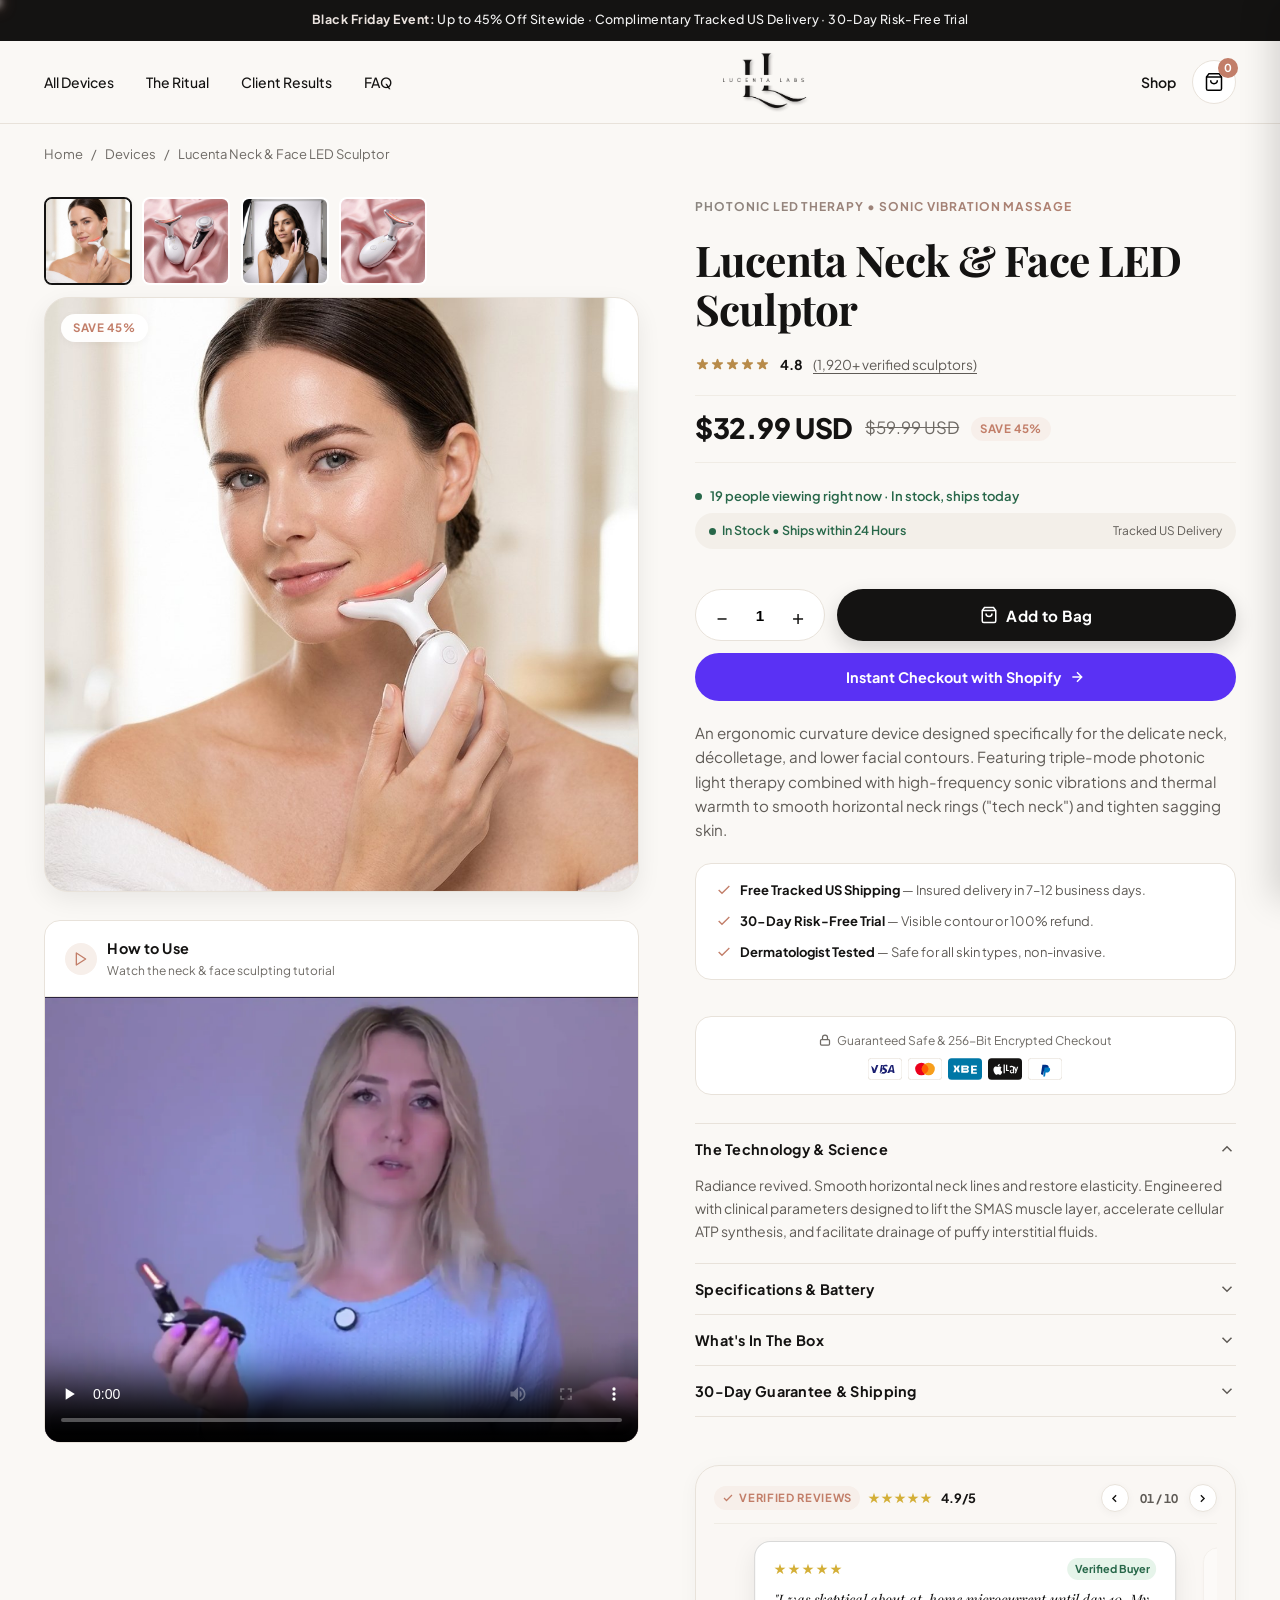
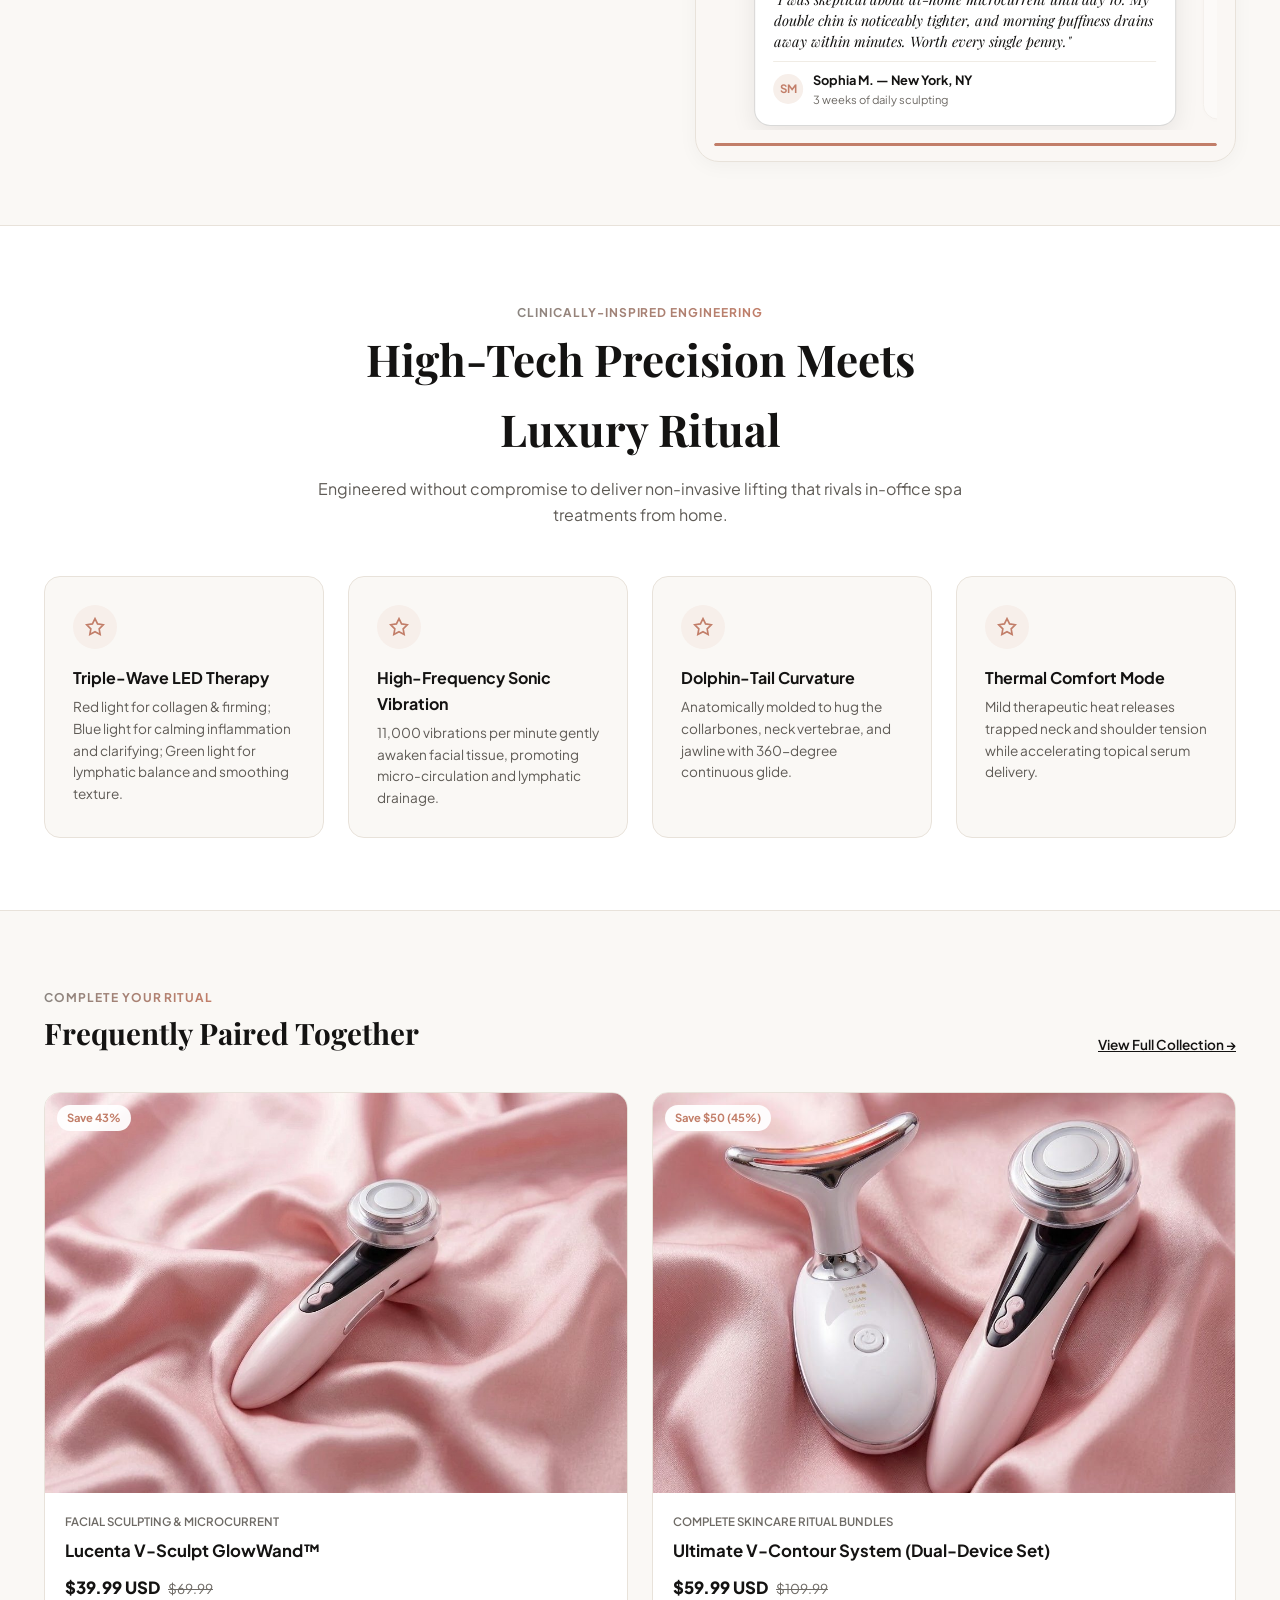
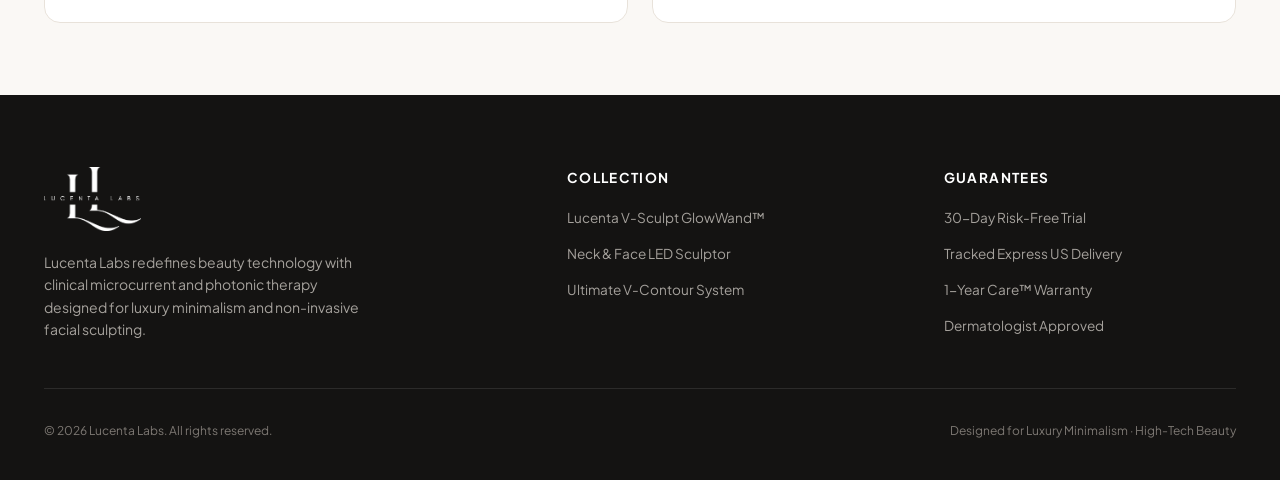
==== lucenta-neck-face-led-sculptor.html @ 1511cd91 "feat(desktop): move gallery thumbnails below main image on desktop, expand main image to full column" ====
<!DOCTYPE html>
<html lang="en">
<head>
  <meta charset="UTF-8">
  <meta name="viewport" content="width=device-width, initial-scale=1.0, maximum-scale=5.0, viewport-fit=cover">
  <title>Lucenta Neck & Face LED Sculptor | Lucenta Labs</title>
  <meta name="description" content="Radiance revived. Smooth horizontal neck lines and restore elasticity. Clinically-proven beauty technology. Free US delivery.">
  <meta name="theme-color" content="#141312">

    <!-- Canonical & Robots -->
  <link rel="canonical" href="https://www.lucentalabs.shop/lucenta-neck-face-led-sculptor.html">
  <meta name="robots" content="index, follow, max-image-preview:large, max-snippet:-1, max-video-preview:-1">

  <!-- Favicon & Brand Icons -->
  <link rel="icon" type="image/png" sizes="48x48" href="/favicon-48x48.png">
  <link rel="icon" type="image/png" sizes="96x96" href="/favicon-96x96.png">
  <link rel="icon" type="image/png" sizes="32x32" href="/favicon-32x32.png">
  <link rel="icon" type="image/png" sizes="16x16" href="/favicon-16x16.png">
  <link rel="shortcut icon" href="/favicon.ico">
  <link rel="apple-touch-icon" sizes="180x180" href="/apple-touch-icon.png">
  <link rel="manifest" href="/site.webmanifest">

  <!-- Open Graph -->
  <meta property="og:type" content="product">
  <meta property="og:url" content="https://www.lucentalabs.shop/lucenta-neck-face-led-sculptor.html">
  <meta property="og:site_name" content="Lucenta Labs">
  <meta property="og:title" content="Lucenta Neck & Face LED Sculptor | Lucenta Labs">
  <meta property="og:description" content="Ergonomic curvature device designed specifically for the delicate neck, décolletage, and lower facial contours with photonic LED therapy.">
  <meta property="og:image" content="https://www.lucentalabs.shop/imgaes/Woman_applying_beauty_device_to_20261025141945.webp">

  <!-- Twitter Card -->
  <meta name="twitter:card" content="summary_large_image">
  <meta name="twitter:title" content="Lucenta Neck & Face LED Sculptor | Lucenta Labs">
  <meta name="twitter:description" content="Ergonomic curvature device designed specifically for the delicate neck, décolletage, and lower facial contours with photonic LED therapy.">
  <meta name="twitter:image" content="https://www.lucentalabs.shop/imgaes/Woman_applying_beauty_device_to_20261025141945.webp">

  <!-- Product & Brand Structured Data (Rich Snippets: Price, Availability, Reviews) -->
  <script type="application/ld+json">
  {
    "@context": "https://schema.org",
    "@type": "Product",
    "name": "Lucenta Neck & Face LED Sculptor",
    "image": "https://www.lucentalabs.shop/imgaes/Woman_applying_beauty_device_to_20261025141945.webp",
    "description": "Ergonomic curvature device designed specifically for the delicate neck, décolletage, and lower facial contours with photonic LED therapy.",
    "brand": {
      "@type": "Brand",
      "name": "Lucenta Labs",
      "logo": "https://www.lucentalabs.shop/android-chrome-512x512.png"
    },
    "offers": {
      "@type": "Offer",
      "url": "https://www.lucentalabs.shop/lucenta-neck-face-led-sculptor.html",
      "priceCurrency": "USD",
      "price": "32.99",
      "availability": "https://schema.org/InStock",
      "seller": {
        "@type": "Organization",
        "name": "Lucenta Labs"
      }
    },
    "aggregateRating": {
      "@type": "AggregateRating",
      "ratingValue": "4.8",
      "reviewCount": "1920"
    }
  }
  </script>

  <!-- Performance Hints & Preload -->
  <link rel="dns-prefetch" href="https://fonts.googleapis.com">
  <link rel="dns-prefetch" href="https://fonts.gstatic.com">
  <link rel="dns-prefetch" href="https://cdn.shopify.com">
  <link rel="dns-prefetch" href="https://connect.facebook.net">
  <link rel="preconnect" href="https://connect.facebook.net" crossorigin>
  <link rel="preconnect" href="https://fonts.googleapis.com">
  <link rel="preconnect" href="https://fonts.gstatic.com" crossorigin>
  <link rel="preload" as="style" href="https://fonts.googleapis.com/css2?family=Italiana&family=Playfair+Display:wght@400;600;700&family=Plus+Jakarta+Sans:wght@400;500;600;700&display=swap">
  <link rel="stylesheet" href="https://fonts.googleapis.com/css2?family=Italiana&family=Playfair+Display:wght@400;600;700&family=Plus+Jakarta+Sans:wght@400;500;600;700&display=swap" media="print" onload="this.media='all'">
  <noscript>
    <link rel="stylesheet" href="https://fonts.googleapis.com/css2?family=Italiana&family=Playfair+Display:wght@400;600;700&family=Plus+Jakarta+Sans:wght@400;500;600;700&display=swap">
  </noscript>

  <style>
    /* ==========================================================================
       LUCENTA LABS — PRODUCT DETAIL PAGE (PDP) DESIGN SYSTEM
       ========================================================================== */
    :root {
      --color-bg: #FAF8F5;
      --color-surface: #FFFFFF;
      --color-surface-subtle: #F6F3EE;
      --color-text-main: #141312;
      --color-text-muted: #5F5B56;
      --color-text-subtle: #6E6A65;
      --color-border: #E8E2DA;
      --color-border-light: #F0ECE5;
      --color-accent-rose: #C27E69;
      --color-accent-rose-soft: #F7EFEA;
      --color-accent-dark: #141312;
      --color-accent-gold: #B88B4A;
      --font-serif: 'Playfair Display', Georgia, serif;
      --font-display: 'Italiana', 'Playfair Display', serif;
      --font-sans: 'Plus Jakarta Sans', -apple-system, BlinkMacSystemFont, "Segoe UI", Roboto, sans-serif;
      --shadow-sm: 0 2px 8px rgba(20, 19, 18, 0.04);
      --shadow-md: 0 8px 24px rgba(20, 19, 18, 0.07);
      --shadow-lg: 0 16px 40px rgba(20, 19, 18, 0.1);
      --radius-sm: 8px;
      --radius-md: 16px;
      --radius-lg: 24px;
      --radius-pill: 9999px;
      --transition: 0.25s cubic-bezier(0.16, 1, 0.3, 1);
    }

    *, *::before, *::after { box-sizing: border-box; margin: 0; padding: 0; }

    html { scroll-behavior: smooth; font-size: 16px; -webkit-font-smoothing: antialiased; }
    body { font-family: var(--font-sans); background: var(--color-bg); color: var(--color-text-main); line-height: 1.6; }
    img, video { display: block; max-width: 100%; height: auto; }
    picture { display: contents; }
    .pdp-box, .pdp-how-to-use, .pdp-reviews-preview, .pdp-related {
      content-visibility: auto;
      contain-intrinsic-size: 1px 400px;
    }
    a { color: inherit; text-decoration: none; }
    button { font-family: inherit; border: none; background: none; cursor: pointer; }

    .container { max-width: 1240px; margin: 0 auto; padding: 0 1.5rem; }

    /* Top Announcement Bar */
    .announcement-bar {
      background: var(--color-accent-dark);
      color: #FFFFFF;
      padding: 0.65rem 1rem;
      font-size: 0.78rem;
      font-weight: 500;
      letter-spacing: 0.03em;
      text-align: center;
    }
    .announcement-bar span { opacity: 0.95; }

    /* Header */
    .header {
      position: sticky;
      top: 0;
      z-index: 50;
      background: rgba(250, 248, 245, 0.95);
      backdrop-filter: blur(16px);
      -webkit-backdrop-filter: blur(16px);
      border-bottom: 1px solid var(--color-border);
    }
    .header__inner {
      display: flex;
      align-items: center;
      justify-content: space-between;
      height: 82px;
    }
    .header__nav {
      display: flex;
      align-items: center;
      gap: 2rem;
    }
    @media (max-width: 860px) {
      .header__nav { display: none; }
      .header__inner { height: 72px; }
    }
    .header__link {
      font-size: 0.875rem;
      font-weight: 500;
      color: var(--color-text-main);
      transition: color var(--transition);
    }
    .header__link:hover { color: var(--color-accent-rose); }

    .header__brand {
      display: flex;
      align-items: center;
      justify-content: center;
    }
    .header__logo {
      height: 62px;
      width: auto;
      object-fit: contain;
      display: block;
    }
    @media (max-width: 600px) {
      .header__logo { height: 50px; }
    }

    .header__cart-btn {
      position: relative;
      display: flex;
      align-items: center;
      justify-content: center;
      width: 44px;
      height: 44px;
      border-radius: 50%;
      background: var(--color-surface);
      border: 1px solid var(--color-border);
      transition: transform var(--transition);
    }
    .header__cart-btn:hover { transform: scale(1.05); }
    .header__cart-count {
      position: absolute;
      top: -3px;
      right: -3px;
      width: 20px;
      height: 20px;
      border-radius: 50%;
      background: var(--color-accent-rose);
      color: #FFFFFF;
      font-size: 0.6875rem;
      font-weight: 700;
      display: flex;
      align-items: center;
      justify-content: center;
    }

    /* Breadcrumbs */
    /* Mobile-First Header & Gallery Space-Saving Layout */
    .pdp-mobile-header {
      display: flex;
      flex-direction: column;
      gap: 0.35rem;
      margin-bottom: 1.15rem;
    }
    .pdp-mobile-header .pdp-title {
      font-size: clamp(1.65rem, 5.5vw, 2.15rem);
      line-height: 1.15;
      margin: 0;
    }
    .pdp-mobile-header .pdp-eyebrow {
      margin-bottom: 0.1rem;
    }
    .pdp-desktop-header {
      display: none;
    }
    @media (min-width: 992px) {
      .pdp-mobile-header {
        display: none;
      }
      .pdp-desktop-header {
        display: flex;
        flex-direction: column;
        gap: 1.25rem;
      }
    }

    .breadcrumbs {
      padding: 0.75rem 0 0.25rem;
      font-size: 0.8125rem;
      color: var(--color-text-subtle);
      display: flex;
      align-items: center;
      gap: 8px;
    }
    @media (min-width: 768px) {
      .breadcrumbs {
        padding: 1.25rem 0 0.5rem;
      }
    }

    .pdp-hero {
      padding: 0.75rem 0 3.5rem;
    }
    @media (min-width: 768px) {
      .pdp-hero {
        padding: 1.5rem 0 4rem;
      }
    }

    .pdp-grid {
      display: grid;
      grid-template-columns: 1fr;
      gap: 1.25rem;
      align-items: start;
    }
    @media (min-width: 992px) {
      .pdp-grid {
        grid-template-columns: 1.1fr 1fr;
        gap: 3.5rem;
      }
    }

    /* Left: Media Gallery - Compact Side-by-Side Thumbnails on Mobile, Below on Desktop */
    .pdp-gallery-wrap {
      display: flex;
      flex-direction: row;
      align-items: flex-start;
      gap: 0.65rem;
      width: 100%;
    }
    @media (min-width: 768px) {
      .pdp-gallery-wrap {
        gap: 1rem;
      }
    }
    /* Desktop: flip to column — main image on top, thumbs in a horizontal strip below */
    @media (min-width: 992px) {
      .pdp-gallery-wrap {
        flex-direction: column;
        gap: 0.75rem;
      }
    }

    .pdp-thumbs {
      display: flex;
      flex-direction: column;
      gap: 0.45rem;
      width: 56px;
      flex-shrink: 0;
      overflow-y: auto;
      max-height: 100%;
      scrollbar-width: none;
      -ms-overflow-style: none;
      padding-bottom: 0;
    }
    .pdp-thumbs::-webkit-scrollbar {
      display: none;
    }
    @media (min-width: 768px) {
      .pdp-thumbs {
        width: 84px;
        gap: 0.65rem;
      }
    }
    /* Desktop: thumbs become a horizontal row below the main image */
    @media (min-width: 992px) {
      .pdp-thumbs {
        flex-direction: row;
        width: 100%;
        max-height: none;
        overflow-x: auto;
        overflow-y: visible;
        gap: 0.65rem;
      }
    }
    .pdp-thumb {
      width: 56px;
      height: 56px;
      border-radius: var(--radius-sm);
      overflow: hidden;
      border: 2px solid transparent;
      background: var(--color-surface);
      cursor: pointer;
      transition: all var(--transition);
      flex-shrink: 0;
    }
    @media (min-width: 768px) {
      .pdp-thumb {
        width: 84px;
        height: 84px;
      }
    }
    /* Desktop: thumbs slightly larger in the horizontal strip */
    @media (min-width: 992px) {
      .pdp-thumb {
        width: 88px;
        height: 88px;
      }
    }
    .pdp-thumb.is-active {
      border-color: var(--color-accent-dark);
      box-shadow: var(--shadow-sm);
    }
    .pdp-thumb img {
      width: 100%;
      height: 100%;
      object-fit: cover;
    }

    .pdp-main-media {
      position: relative;
      flex: 1;
      min-width: 0;
      width: 100%;
      aspect-ratio: 1 / 1;
      background: #ECE5DF;
      border-radius: var(--radius-lg);
      overflow: hidden;
      border: 1px solid var(--color-border);
      box-shadow: var(--shadow-md);
    }
    .pdp-main-media img, .pdp-main-media video {
      width: 100%;
      height: 100%;
      object-fit: cover;
      transition: opacity 0.3s ease;
    }
    .pdp-media-badge {
      position: absolute;
      top: 16px;
      left: 16px;
      background: rgba(255, 255, 255, 0.94);
      backdrop-filter: blur(8px);
      padding: 5px 12px;
      border-radius: var(--radius-pill);
      font-size: 0.72rem;
      font-weight: 700;
      letter-spacing: 0.05em;
      text-transform: uppercase;
      color: var(--color-accent-rose);
      box-shadow: var(--shadow-sm);
    }

    /* Right: Sticky Purchase Column */
    .pdp-purchase-col {
      display: flex;
      flex-direction: column;
      gap: 1.25rem;
      width: 100%;
      min-width: 0;
    }
    @media (min-width: 992px) {
      .pdp-purchase-col {
        position: sticky;
        top: 104px;
      }
    }

    .pdp-eyebrow {
      font-size: 0.75rem;
      font-weight: 700;
      letter-spacing: 0.08em;
      text-transform: uppercase;
      color: var(--color-accent-rose);
    }

    .pdp-title {
      font-family: var(--font-serif);
      font-size: clamp(2rem, 3.5vw, 2.65rem);
      line-height: 1.15;
      color: var(--color-text-main);
      letter-spacing: -0.02em;
    }

    .pdp-reviews-row {
      display: flex;
      align-items: center;
      gap: 10px;
      font-size: 0.85rem;
    }
    .pdp-stars {
      display: flex;
      color: var(--color-accent-gold);
    }
    .pdp-rating-num { font-weight: 700; }
    .pdp-reviews-link {
      color: var(--color-text-muted);
      text-decoration: underline;
      text-underline-offset: 3px;
    }

    /* Price Box - Sleek, Compact & Responsive */
    .pdp-price-box {
      display: flex;
      align-items: center;
      gap: 8px;
      flex-wrap: wrap;
      padding: 0.4rem 0;
      border-top: 1px solid var(--color-border-light);
      border-bottom: 1px solid var(--color-border-light);
    }
    .pdp-price-current {
      font-size: 1.25rem;
      font-weight: 800;
      letter-spacing: -0.01em;
      white-space: nowrap;
    }
    .pdp-price-compare {
      font-size: 0.875rem;
      text-decoration: line-through;
      color: var(--color-text-subtle);
      white-space: nowrap;
    }
    .pdp-savings-pill {
      background: var(--color-accent-rose-soft);
      color: var(--color-accent-rose);
      font-size: 0.68rem;
      font-weight: 700;
      padding: 2px 8px;
      border-radius: var(--radius-pill);
      text-transform: uppercase;
      letter-spacing: 0.04em;
      white-space: nowrap;
    }
    @media (min-width: 768px) {
      .pdp-price-box {
        gap: 12px;
        padding: 0.65rem 0;
      }
      .pdp-price-current {
        font-size: 1.75rem;
      }
      .pdp-price-compare {
        font-size: 1.05rem;
      }
      .pdp-savings-pill {
        font-size: 0.72rem;
        padding: 3px 9px;
      }
    }

    /* Live viewers urgency */
    .pdp-live-urgency {
      display: flex;
      align-items: center;
      gap: 8px;
      font-size: 0.8125rem;
      color: #276749;
      font-weight: 600;
    }
    .pulse-dot-green {
      width: 7px;
      height: 7px;
      border-radius: 50%;
      background-color: #276749;
      box-shadow: 0 0 0 0 rgba(39, 103, 73, 0.6);
      animation: pulseGreen 2s infinite;
      display: inline-block;
    }
    @keyframes pulseGreen {
      0% { box-shadow: 0 0 0 0 rgba(39, 103, 73, 0.6); }
      70% { box-shadow: 0 0 0 6px rgba(39, 103, 73, 0); }
      100% { box-shadow: 0 0 0 0 rgba(39, 103, 73, 0); }
    }

    /* Short description */
    .pdp-short-desc {
      font-size: 0.95rem;
      color: var(--color-text-muted);
      line-height: 1.6;
    }

    /* Actions: Qty + Add to Bag */
    .pdp-actions-wrap {
      display: flex;
      flex-direction: column;
      gap: 0.75rem;
      padding-top: 0.5rem;
    }
    .pdp-qty-row {
      display: flex;
      gap: 12px;
      align-items: center;
    }
    .pdp-qty-picker {
      display: inline-flex;
      align-items: center;
      border: 1.5px solid var(--color-border);
      border-radius: var(--radius-pill);
      background: var(--color-surface);
      height: 52px;
      padding: 0 8px;
    }
    .pdp-qty-btn {
      width: 36px;
      height: 36px;
      display: flex;
      align-items: center;
      justify-content: center;
      font-size: 1.25rem;
      color: var(--color-text-main);
      border-radius: 50%;
    }
    .pdp-qty-btn:hover { background: var(--color-surface-subtle); }
    .pdp-qty-input {
      width: 40px;
      text-align: center;
      font-weight: 700;
      font-size: 0.95rem;
      border: none;
      background: transparent;
    }

    .btn-add-bag {
      flex: 1;
      height: 52px;
      background: var(--color-accent-dark);
      color: #FFFFFF;
      font-weight: 700;
      font-size: 0.95rem;
      letter-spacing: 0.02em;
      border-radius: var(--radius-pill);
      display: flex;
      align-items: center;
      justify-content: center;
      gap: 8px;
      box-shadow: 0 8px 20px rgba(20, 19, 18, 0.16);
      transition: all var(--transition);
      cursor: pointer;
    }
    .btn-add-bag:hover {
      background: #2D2B29;
      transform: translateY(-2px);
      box-shadow: 0 12px 28px rgba(20, 19, 18, 0.22);
    }

    .btn-express-checkout {
      width: 100%;
      height: 48px;
      background: #5A31F4;
      color: #FFFFFF;
      font-weight: 700;
      font-size: 0.9rem;
      border-radius: var(--radius-pill);
      display: flex;
      align-items: center;
      justify-content: center;
      gap: 8px;
      transition: background-color var(--transition);
    }
    .btn-express-checkout:hover { background: #4825CB; }

    /* Trust Guarantee Strip */
    .pdp-trust-strip {
      display: flex;
      flex-direction: column;
      gap: 0.65rem;
      padding: 1rem 1.25rem;
      background: var(--color-surface);
      border: 1px solid var(--color-border);
      border-radius: var(--radius-md);
      font-size: 0.8125rem;
      color: var(--color-text-muted);
    }
    .pdp-trust-item {
      display: flex;
      align-items: center;
      gap: 8px;
    }
    .pdp-trust-item svg { color: var(--color-accent-rose); flex-shrink: 0; }
    .pdp-trust-item strong { color: var(--color-text-main); }

    /* Micro-Accordions */
    .pdp-accordions {
      display: flex;
      flex-direction: column;
      border-top: 1px solid var(--color-border);
      margin-top: 0.5rem;
    }
    .pdp-acc-item {
      border-bottom: 1px solid var(--color-border);
    }
    .pdp-acc-header {
      width: 100%;
      padding: 1rem 0;
      display: flex;
      align-items: center;
      justify-content: space-between;
      font-size: 0.9rem;
      font-weight: 700;
      letter-spacing: 0.02em;
      color: var(--color-text-main);
      text-align: left;
    }
    .pdp-acc-header svg {
      transition: transform var(--transition);
      color: var(--color-text-muted);
    }
    .pdp-acc-item.is-open .pdp-acc-header svg {
      transform: rotate(180deg);
    }
    .pdp-acc-body {
      display: none;
      padding-bottom: 1.25rem;
      font-size: 0.875rem;
      color: var(--color-text-muted);
      line-height: 1.65;
    }
    .pdp-acc-item.is-open .pdp-acc-body {
      display: block;
    }

    .pdp-spec-row {
      display: flex;
      justify-content: space-between;
      padding: 0.45rem 0;
      border-bottom: 1px solid var(--color-border-light);
      font-size: 0.825rem;
    }
    .pdp-spec-label { color: var(--color-text-subtle); }
    .pdp-spec-val { font-weight: 600; color: var(--color-text-main); }

    .pdp-box-list {
      list-style: none;
      display: flex;
      flex-direction: column;
      gap: 0.5rem;
    }
    .pdp-box-item {
      display: flex;
      align-items: center;
      gap: 8px;
      font-size: 0.85rem;
    }
    .pdp-box-item svg { color: var(--color-accent-rose); }

    /* How To Use Video Section */
    .pdp-how-to-use {
      margin-top: 1.75rem;
      background: var(--color-surface);
      border: 1px solid var(--color-border);
      border-radius: var(--radius-md);
      overflow: hidden;
    }
    .pdp-how-to-use__header {
      display: flex;
      align-items: center;
      gap: 0.65rem;
      padding: 1rem 1.25rem;
      border-bottom: 1px solid var(--color-border-light);
    }
    .pdp-how-to-use__icon {
      width: 32px;
      height: 32px;
      border-radius: 50%;
      background: var(--color-accent-rose-soft);
      color: var(--color-accent-rose);
      display: flex;
      align-items: center;
      justify-content: center;
      flex-shrink: 0;
    }
    .pdp-how-to-use__title {
      font-size: 0.9rem;
      font-weight: 700;
      color: var(--color-text-main);
      letter-spacing: 0.01em;
    }
    .pdp-how-to-use__subtitle {
      font-size: 0.75rem;
      color: var(--color-text-subtle);
      margin-top: 1px;
    }
    .pdp-how-to-use__video-wrap {
      position: relative;
      background: #0a0a0a;
    }
    .pdp-how-to-use__video-wrap video {
      width: 100%;
      height: 100%;
      display: block;
      object-fit: contain;
    }
    /* Portrait 9:16 (e.g. GlowWand) */
    .pdp-how-to-use__video-wrap--portrait {
      aspect-ratio: 9 / 16;
    }
    /* Landscape 4:3 (e.g. LED Sculptor) */
    .pdp-how-to-use__video-wrap--landscape {
      aspect-ratio: 4 / 3;
    }
    /* Left column wrapper to stack gallery + how-to-use */
    .pdp-left-col {
      display: flex;
      flex-direction: column;
      width: 100%;
      min-width: 0;
    }

    
    /* ==========================================================================
       PC-ONLY VERIFIED REVIEWS CAROUSEL (Fills empty space beside video on PC)
       ========================================================================== */
    .pdp-pc-reviews-widget {
      display: none;
    }
    @media (min-width: 992px) {
      .pdp-pc-reviews-widget {
        display: block;
        margin-top: 1.75rem;
        background: #FAF7F4;
        border: 1px solid var(--color-border);
        border-radius: var(--radius-lg);
        padding: 1.15rem 1.15rem 0.9rem;
        box-shadow: 0 4px 20px rgba(20, 19, 18, 0.04);
        position: relative;
        overflow: hidden;
      }
    }
    .pdp-pc-reviews-header {
      display: flex;
      align-items: center;
      justify-content: space-between;
      margin-bottom: 0.85rem;
      padding-bottom: 0.65rem;
      border-bottom: 1px solid var(--color-border-light);
    }
    .pdp-pc-reviews-tag {
      display: flex;
      align-items: center;
      gap: 8px;
    }
    .pdp-pc-tag-badge {
      display: inline-flex;
      align-items: center;
      gap: 5px;
      font-size: 0.7rem;
      font-weight: 700;
      letter-spacing: 0.06em;
      text-transform: uppercase;
      color: var(--color-accent-rose);
      background: var(--color-accent-rose-soft);
      padding: 3px 8px;
      border-radius: var(--radius-pill);
    }
    .pdp-pc-stars-top {
      color: #D4AF37;
      font-size: 0.85rem;
      letter-spacing: 1px;
    }
    .pdp-pc-score {
      font-size: 0.8rem;
      font-weight: 700;
      color: var(--color-text-main);
    }
    .pdp-pc-nav {
      display: flex;
      align-items: center;
      gap: 8px;
    }
    .pdp-pc-nav-btn {
      width: 28px;
      height: 28px;
      border-radius: 50%;
      background: #FFFFFF;
      border: 1px solid var(--color-border);
      display: flex;
      align-items: center;
      justify-content: center;
      cursor: pointer;
      color: var(--color-text-main);
      transition: all var(--transition);
      box-shadow: var(--shadow-sm);
    }
    .pdp-pc-nav-btn:hover {
      background: var(--color-text-main);
      color: #FFFFFF;
      border-color: var(--color-text-main);
      transform: scale(1.05);
    }
    .pdp-pc-counter {
      font-size: 0.75rem;
      font-weight: 700;
      color: var(--color-text-muted);
      font-variant-numeric: tabular-nums;
      min-width: 44px;
      text-align: center;
    }
    /* Viewport with visual peek of previous and next cards */
    .pdp-pc-viewport {
      position: relative;
      overflow: hidden;
      width: 100%;
      padding: 4px 0;
    }
    .pdp-pc-track {
      display: flex;
      align-items: stretch;
      transition: transform 0.45s cubic-bezier(0.22, 1, 0.36, 1);
      will-change: transform;
    }
    .pdp-mini-card {
      width: 84%;
      flex-shrink: 0;
      margin-right: 12px;
      background: #FFFFFF;
      border: 1px solid var(--color-border);
      border-radius: var(--radius-md);
      padding: 1rem 1.15rem;
      box-shadow: 0 2px 10px rgba(0, 0, 0, 0.03);
      opacity: 0.35;
      transform: scale(0.93);
      transition: opacity 0.45s cubic-bezier(0.22, 1, 0.36, 1), transform 0.45s cubic-bezier(0.22, 1, 0.36, 1), box-shadow 0.3s ease;
      display: flex;
      flex-direction: column;
      justify-content: space-between;
      min-height: 170px;
    }
    .pdp-mini-card.is-active {
      opacity: 1;
      transform: scale(1);
      box-shadow: 0 8px 24px rgba(20, 19, 18, 0.08);
      border-color: rgba(20, 19, 18, 0.16);
    }
    .pdp-mini-top {
      display: flex;
      align-items: center;
      justify-content: space-between;
      gap: 8px;
    }
    .pdp-mini-stars {
      color: #D4AF37;
      font-size: 0.85rem;
      letter-spacing: 2px;
    }
    .pdp-mini-verified {
      font-size: 0.68rem;
      font-weight: 700;
      color: #276749;
      background: #E6F4EA;
      padding: 2px 7px;
      border-radius: var(--radius-pill);
      display: inline-flex;
      align-items: center;
      gap: 3px;
    }
    .pdp-mini-text {
      font-family: var(--font-serif);
      font-size: 0.9rem;
      line-height: 1.48;
      color: var(--color-text-main);
      margin: 0.55rem 0;
      font-style: italic;
    }
    .pdp-mini-author {
      display: flex;
      align-items: center;
      gap: 9px;
      margin-top: auto;
      padding-top: 0.5rem;
      border-top: 1px solid var(--color-border-light);
    }
    .pdp-mini-avatar {
      width: 30px;
      height: 30px;
      border-radius: 50%;
      background: var(--color-accent-rose-soft);
      color: var(--color-accent-rose);
      font-weight: 700;
      font-size: 0.72rem;
      display: flex;
      align-items: center;
      justify-content: center;
      flex-shrink: 0;
    }
    .pdp-mini-name {
      font-weight: 700;
      font-size: 0.8rem;
      color: var(--color-text-main);
    }
    .pdp-mini-sub {
      font-size: 0.7rem;
      color: var(--color-text-subtle);
    }
    .pdp-pc-progress-track {
      width: 100%;
      height: 3px;
      background: rgba(0, 0, 0, 0.06);
      border-radius: 9999px;
      overflow: hidden;
      margin-top: 0.85rem;
    }
    .pdp-pc-progress-bar {
      height: 100%;
      width: 0%;
      background: var(--color-accent-rose);
      border-radius: 9999px;
    }


    /* ==========================================================================
       SCIENCE & EDITORIAL BREAKDOWN SECTION
       ========================================================================== */
    .pdp-science-section {
      padding: 4.5rem 0;
      background: var(--color-surface);
      border-top: 1px solid var(--color-border);
      border-bottom: 1px solid var(--color-border);
    }
    .pdp-science-header {
      text-align: center;
      max-width: 680px;
      margin: 0 auto 3rem;
    }
    .pdp-science-header h2 {
      font-family: var(--font-serif);
      font-size: clamp(2rem, 3.5vw, 2.75rem);
      margin-bottom: 0.75rem;
    }
    .pdp-science-header p {
      color: var(--color-text-muted);
      font-size: 1rem;
    }

    .pdp-features-grid {
      display: grid;
      grid-template-columns: 1fr;
      gap: 1.5rem;
    }
    @media (min-width: 768px) {
      .pdp-features-grid {
        grid-template-columns: repeat(2, 1fr);
      }
    }
    @media (min-width: 1024px) {
      .pdp-features-grid {
        grid-template-columns: repeat(4, 1fr);
      }
    }

    .pdp-feature-card {
      background: var(--color-bg);
      border: 1px solid var(--color-border);
      border-radius: var(--radius-md);
      padding: 1.75rem;
      display: flex;
      flex-direction: column;
      gap: 1rem;
    }
    .pdp-feature-icon {
      width: 44px;
      height: 44px;
      border-radius: 50%;
      background: var(--color-accent-rose-soft);
      color: var(--color-accent-rose);
      display: flex;
      align-items: center;
      justify-content: center;
    }
    .pdp-feature-card h4 {
      font-size: 1rem;
      font-weight: 700;
      margin-bottom: 0.35rem;
    }
    .pdp-feature-card p {
      font-size: 0.85rem;
      color: var(--color-text-muted);
      line-height: 1.6;
    }

    /* ==========================================================================
       RELATED PRODUCTS
       ========================================================================== */
    .pdp-related-section {
      padding: 4.5rem 0;
    }
    .pdp-related-header {
      display: flex;
      justify-content: space-between;
      align-items: flex-end;
      margin-bottom: 2.25rem;
    }
    .pdp-related-header h3 {
      font-family: var(--font-serif);
      font-size: 1.85rem;
    }

    .pdp-related-grid {
      display: grid;
      grid-template-columns: 1fr;
      gap: 1.5rem;
    }
    @media (min-width: 600px) {
      .pdp-related-grid {
        grid-template-columns: repeat(2, 1fr);
      }
    }

    .related-card {
      background: var(--color-surface);
      border: 1px solid var(--color-border);
      border-radius: var(--radius-md);
      overflow: hidden;
      display: flex;
      flex-direction: column;
      transition: all var(--transition);
    }
    .related-card:hover {
      transform: translateY(-4px);
      box-shadow: var(--shadow-md);
    }
    .related-card__img-wrap {
      position: relative;
      aspect-ratio: 16 / 11;
      background: #ECE5DF;
      overflow: hidden;
    }
    .related-card__img-wrap img {
      width: 100%;
      height: 100%;
      object-fit: cover;
      transition: transform 0.5s ease;
    }
    .related-card:hover .related-card__img-wrap img {
      transform: scale(1.04);
    }
    .related-card__badge {
      position: absolute;
      top: 12px;
      left: 12px;
      background: rgba(255, 255, 255, 0.94);
      padding: 4px 10px;
      border-radius: var(--radius-pill);
      font-size: 0.7rem;
      font-weight: 700;
      color: var(--color-accent-rose);
    }
    .related-card__info {
      padding: 1.25rem;
      display: flex;
      flex-direction: column;
      gap: 0.4rem;
    }
    .related-card__cat {
      font-size: 0.72rem;
      color: var(--color-text-subtle);
      text-transform: uppercase;
      font-weight: 600;
    }
    .related-card__title {
      font-size: 1.05rem;
      font-weight: 700;
      color: var(--color-text-main);
    }
    .related-card__price-row {
      display: flex;
      align-items: baseline;
      gap: 8px;
      margin-top: 0.25rem;
    }
    .related-card__price { font-weight: 800; font-size: 1.05rem; }
    .related-card__compare { text-decoration: line-through; color: var(--color-text-subtle); font-size: 0.85rem; }

    /* Footer */
    .footer {
      background: var(--color-accent-dark);
      color: #FFFFFF;
      padding: 4.5rem 0 2.5rem;
    }
    .footer-grid {
      display: grid;
      grid-template-columns: 1fr;
      gap: 3rem;
      margin-bottom: 3rem;
    }
    @media (min-width: 768px) {
      .footer-grid { grid-template-columns: 1.3fr 0.9fr 0.8fr; }
    }
    .footer-logo {
      height: 64px;
      width: auto;
      object-fit: contain;
      display: block;
      margin-bottom: 1.25rem;
    }
    .footer-desc {
      font-size: 0.875rem;
      color: #A5A19C;
      line-height: 1.6;
      max-width: 320px;
    }
    .footer-h4 {
      font-size: 0.85rem;
      font-weight: 700;
      letter-spacing: 0.1em;
      text-transform: uppercase;
      margin-bottom: 1rem;
    }
    .footer-links { list-style: none; display: flex; flex-direction: column; gap: 0.65rem; }
    .footer-links a { font-size: 0.85rem; color: #A5A19C; transition: color var(--transition); }
    .footer-links a:hover { color: #FFFFFF; }
    .footer-bottom {
      padding-top: 2rem;
      border-top: 1px solid rgba(255, 255, 255, 0.1);
      display: flex;
      flex-direction: column;
      align-items: center;
      gap: 1rem;
      font-size: 0.75rem;
      color: #7D7873;
    }
    @media (min-width: 640px) {
      .footer-bottom { flex-direction: row; justify-content: space-between; }
    }

    /* Cart Drawer */
    .cart-drawer-overlay {
      position: fixed;
      inset: 0;
      background: rgba(0, 0, 0, 0.5);
      backdrop-filter: blur(4px);
      z-index: 100;
      opacity: 0;
      pointer-events: none;
      transition: opacity 0.3s ease;
    }
    .cart-drawer-overlay.is-open { opacity: 1; pointer-events: auto; }
    .cart-drawer {
      position: fixed;
      top: 0;
      right: 0;
      bottom: 0;
      width: 100%;
      max-width: 420px;
      background: #FFFFFF;
      z-index: 101;
      display: flex;
      flex-direction: column;
      transform: translateX(100%);
      transition: transform 0.35s cubic-bezier(0.16, 1, 0.3, 1);
      box-shadow: -8px 0 32px rgba(0, 0, 0, 0.15);
    }
    .cart-drawer.is-open { transform: translateX(0); }
    .cart-header {
      padding: 1.25rem;
      border-bottom: 1px solid var(--color-border);
      display: flex;
      justify-content: space-between;
      align-items: center;
    }
    .cart-header h3 { font-size: 1.15rem; font-weight: 700; }
    .cart-body { flex: 1; overflow-y: auto; padding: 1.25rem; }
    .cart-footer { padding: 1.25rem; border-top: 1px solid var(--color-border); }
    .cart-checkout-btn {
      width: 100%;
      height: 50px;
      background: var(--color-accent-dark);
      color: #FFFFFF;
      border-radius: var(--radius-pill);
      font-weight: 700;
      display: flex;
      align-items: center;
      justify-content: center;
      gap: 8px;
    }

    /* ==========================================================================
       EXTRAORDINARY LUXURY SCROLL & INTERACTIVE ANIMATIONS — LUCENTA LABS PDP
       Optical blur reveals • 3D card tilt • Specular cursor glare • Reading bar
       ========================================================================== */

    /* 1. Scroll Reading Progress Bar (Top of Screen) */
    #luxury-scroll-progress {
      position: fixed;
      top: 0;
      left: 0;
      height: 3px;
      width: 0%;
      background: linear-gradient(90deg, #B88B4A 0%, #C27E69 50%, #E5A992 100%);
      box-shadow: 0 0 10px rgba(194, 126, 105, 0.7), 0 0 20px rgba(184, 139, 74, 0.4);
      z-index: 99999;
      pointer-events: none;
      transition: width 0.1s cubic-bezier(0.16, 1, 0.3, 1);
    }
    #luxury-scroll-progress::after {
      content: '';
      position: absolute;
      right: 0;
      top: -2.5px;
      width: 8px;
      height: 8px;
      border-radius: 50%;
      background: #FFFFFF;
      box-shadow: 0 0 8px #FFFFFF, 0 0 16px var(--color-accent-rose);
    }

    /* 2. Base Reveal States — High-End Optical Blur + Subtle Scale Shift */
    .anim-ready {
      opacity: 0;
      transition:
        opacity 0.95s cubic-bezier(0.16, 1, 0.3, 1),
        transform 0.95s cubic-bezier(0.16, 1, 0.3, 1),
        filter 0.95s cubic-bezier(0.16, 1, 0.3, 1);
      will-change: opacity, transform, filter;
    }
    .anim-slide-up   { transform: translateY(38px) scale(0.97); filter: blur(6px); }
    .anim-slide-left { transform: translateX(-38px) scale(0.97); filter: blur(6px); }
    .anim-slide-right{ transform: translateX(38px) scale(0.97); filter: blur(6px); }
    .anim-scale      { transform: scale(0.91); filter: blur(6px); }
    .anim-fade       { transform: translateY(14px); filter: blur(4px); }

    /* Active state when revealed */
    .anim-ready.is-visible {
      opacity: 1;
      transform: translate(0, 0) scale(1);
      filter: blur(0px);
    }

    /* Stagger tiers */
    .anim-d1 { transition-delay: 0.05s; }
    .anim-d2 { transition-delay: 0.12s; }
    .anim-d3 { transition-delay: 0.19s; }
    .anim-d4 { transition-delay: 0.26s; }
    .anim-d5 { transition-delay: 0.33s; }
    .anim-d6 { transition-delay: 0.40s; }
    .anim-d7 { transition-delay: 0.47s; }

    /* 3. 3D Magnetic Interactive Tilt & Specular Cursor Glare */
    .tilt-card-3d {
      transform-style: preserve-3d;
      perspective: 1000px;
      transition: transform 0.4s cubic-bezier(0.16, 1, 0.3, 1), box-shadow 0.4s ease;
      position: relative;
    }
    .tilt-card-3d::after {
      content: '';
      position: absolute;
      inset: 0;
      border-radius: inherit;
      background: radial-gradient(circle at var(--mouse-x, 50%) var(--mouse-y, 50%), rgba(255, 255, 255, 0.18) 0%, transparent 65%);
      opacity: 0;
      pointer-events: none;
      transition: opacity 0.35s ease;
      z-index: 5;
    }
    .tilt-card-3d:hover::after {
      opacity: 1;
    }

    /* 4. Product Image Silk Zoom on Card Hover */
    .related-card .related-card__img, .pdp-main-card img {
      transition: transform 0.75s cubic-bezier(0.16, 1, 0.3, 1);
    }
    .related-card:hover .related-card__img {
      transform: scale(1.055);
    }

    /* 5. Specular Light Streak Sweep on Primary CTA */
    .btn-primary {
      position: relative;
      overflow: hidden;
    }
    .btn-primary::after {
      content: '';
      position: absolute;
      top: -60%;
      left: -120%;
      width: 70%;
      height: 220%;
      background: linear-gradient(
        90deg,
        transparent 0%,
        rgba(255, 255, 255, 0.22) 50%,
        transparent 100%
      );
      transform: rotate(25deg);
      animation: luxuryCtaSheen 5s cubic-bezier(0.4, 0, 0.2, 1) infinite;
      pointer-events: none;
    }
    @keyframes luxuryCtaSheen {
      0%   { left: -120%; }
      22%  { left: 220%; }
      100% { left: 220%; }
    }

    @keyframes heroBadgePulse {
      0%   { transform: translateY(0); }
      50%  { transform: translateY(-5px); }
      100% { transform: translateY(0); }
    }
    .pdp-media-badge {
      animation: heroBadgePulse 3.5s ease-in-out infinite;
      animation-delay: 1.2s;
    }

    @keyframes shimmerSweep {
      0%   { background-position: -200% center; }
      100% { background-position: 200% center; }
    }
    .pdp-eyebrow.is-visible {
      background: linear-gradient(90deg, #8A8580 0%, #C27E69 50%, #8A8580 100%);
      background-size: 200% auto;
      -webkit-background-clip: text;
      -webkit-text-fill-color: transparent;
      background-clip: text;
      animation: shimmerSweep 2.5s linear forwards;
    }

    @media (prefers-reduced-motion: reduce) {
      .anim-ready {
        opacity: 1 !important;
        transform: none !important;
        filter: none !important;
        transition: none !important;
      }
    }
  
    /* Strict Mobile Viewport Overflow Protection */
    html, body {
      overflow-x: hidden;
      max-width: 100%;
      width: 100%;
    }

    section, header, footer, nav, .hero-section, .statement-section, .products-section, 
    .breakdown-section, .ritual-section, .comparison-section, .reviews-section, 
    .faq-section, .policies-section, .guarantee-strip, .press-strip {
      max-width: 100%;
      overflow-x: clip;
      box-sizing: border-box;
    }

    @media (max-width: 768px) {
      html, body {
        overflow-x: hidden !important;
        max-width: 100vw !important;
        position: relative;
      }

      .container, .container-wide {
        padding: 0 1rem;
        max-width: 100%;
        box-sizing: border-box;
      }

      .ambient-glow-orb--rose {
        right: 0 !important;
        width: 240px !important;
        height: 240px !important;
      }

      .ambient-glow-orb--gold {
        left: 0 !important;
        width: 200px !important;
        height: 200px !important;
      }

      /* Prevent horizontal translation animation from pushing past screen width on mobile */
      .anim-slide-right, .anim-slide-left {
        transform: translateY(24px) scale(0.98) !important;
      }
    }

  
    /* Mobile Sticky Bottom Purchase Bar */
    .mobile-sticky-pdp-bar {
      position: fixed;
      bottom: 0;
      left: 0;
      right: 0;
      z-index: 90;
      background: rgba(255, 255, 255, 0.96);
      backdrop-filter: blur(14px);
      -webkit-backdrop-filter: blur(14px);
      border-top: 1px solid var(--color-border);
      padding: 0.75rem 1rem;
      display: flex;
      align-items: center;
      justify-content: space-between;
      gap: 12px;
      box-shadow: 0 -4px 20px rgba(0, 0, 0, 0.08);
      transform: translateY(120%);
      transition: transform 0.3s cubic-bezier(0.16, 1, 0.3, 1);
    }
    .mobile-sticky-pdp-bar.is-visible {
      transform: translateY(0);
    }
    @media (min-width: 901px) {
      .mobile-sticky-pdp-bar {
        display: none !important;
      }
    }
    .mobile-sticky-pdp-left {
      display: flex;
      align-items: center;
      gap: 10px;
      min-width: 0;
    }
    .mobile-sticky-pdp-left img {
      width: 44px;
      height: 44px;
      border-radius: 8px;
      object-fit: cover;
      flex-shrink: 0;
      border: 1px solid var(--color-border-light);
    }
    .mobile-sticky-pdp-text {
      min-width: 0;
    }
    .mobile-sticky-pdp-title {
      font-size: 0.82rem;
      font-weight: 700;
      white-space: nowrap;
      overflow: hidden;
      text-overflow: ellipsis;
      color: var(--color-text-main);
    }
    .mobile-sticky-pdp-price {
      font-size: 0.8rem;
      font-weight: 700;
      color: var(--color-text-main);
    }
    .mobile-sticky-pdp-price .compare {
      font-size: 0.72rem;
      color: var(--color-text-muted);
      text-decoration: line-through;
      margin-left: 4px;
      font-weight: 400;
    }
    .mobile-sticky-pdp-price .save {
      font-size: 0.7rem;
      color: var(--color-badge-green);
      font-weight: 700;
      margin-left: 4px;
    }
    .mobile-sticky-pdp-btn {
      background: var(--color-accent-dark);
      color: #FFFFFF;
      border: none;
      border-radius: var(--radius-pill);
      padding: 0.7rem 1.15rem;
      font-size: 0.85rem;
      font-weight: 600;
      display: flex;
      align-items: center;
      gap: 6px;
      white-space: nowrap;
      cursor: pointer;
      flex-shrink: 0;
      transition: background 0.2s ease;
    }
    .mobile-sticky-pdp-btn:hover {
      background: #2D2B29;
    }

  
    /* ---- Mobile: hide in-column how-to-use; show it after science section ---- */
    @media (max-width: 991px) {
      .pdp-left-col .pdp-how-to-use {
        display: none;
      }
    }
    @media (min-width: 992px) {
      .pdp-how-to-use--mobile-only {
        display: none;
      }
    }
  </style>
  <!-- Meta Pixel Code -->
  <script>
    !function(f,b,e,v,n,t,s)
    {if(f.fbq)return;n=f.fbq=function(){n.callMethod?
    n.callMethod.apply(n,arguments):n.queue.push(arguments)};
    if(!f._fbq)f._fbq=n;n.push=n;n.loaded=!0;n.version='2.0';
    n.queue=[];t=b.createElement(e);t.async=!0;
    t.src=v;s=b.getElementsByTagName(e)[0];
    s.parentNode.insertBefore(t,s)}(window, document,'script',
    'https://connect.facebook.net/en_US/fbevents.js');
    fbq('init', '29547078218223062');
    fbq('track', 'PageView');
  </script>
  <noscript><img height="1" width="1" style="display:none" alt=""
    src="https://www.facebook.com/tr?id=29547078218223062&ev=PageView&noscript=1"
  /></noscript>
  <!-- End Meta Pixel Code -->
  <link rel="preload" as="image" href="imgaes/Woman_applying_beauty_device_to_20261025141945.webp" type="image/webp" fetchpriority="high">
  <script defer src="/_vercel/insights/script.js"></script>
</head>
<body>
  <!-- Top Luxury Scroll Reading Progress Bar -->
  <div id="luxury-scroll-progress" aria-hidden="true"></div>

  <!-- Top Announcement Bar -->
  <div class="announcement-bar">
    <span><strong style="color: #F7EFEA; letter-spacing: 0.04em;">Black Friday Event:</strong> Up to 45% Off Sitewide &middot; Complimentary Tracked US Delivery &middot; 30-Day Risk-Free Trial</span>
  </div>

  <!-- Header -->
  <header class="header">
    <div class="container">
      <div class="header__inner">
        <nav class="header__nav" aria-label="Main Navigation">
          <a href="index.html#products" class="header__link">All Devices</a>
          <a href="index.html#ritual" class="header__link">The Ritual</a>
          <a href="index.html#reviews" class="header__link">Client Results</a>
          <a href="index.html#faq" class="header__link">FAQ</a>
        </nav>

        <a href="index.html" class="header__brand" aria-label="Lucenta Labs Home">
          <picture>
            <source srcset="logo-navbar-transparent.webp" type="image/webp">
            <img src="logo-navbar-transparent.png" alt="Lucenta Labs" class="header__logo" width="952" height="682" loading="eager" fetchpriority="high" decoding="async">
          </picture>
        </a>

        <div style="display: flex; align-items: center; gap: 1rem;">
          <a href="index.html#products" class="header__link" style="font-weight: 600;">Shop</a>
          <button class="header__cart-btn" onclick="openCartDrawer()" aria-label="Open Shopping Bag">
            <svg width="20" height="20" viewBox="0 0 24 24" fill="none" stroke="currentColor" stroke-width="1.8">
              <path d="M6 2L3 6v14a2 2 0 0 0 2 2h14a2 2 0 0 0 2-2V6l-3-4z"/>
              <line x1="3" y1="6" x2="21" y2="6"/>
              <path d="M16 10a4 4 0 0 1-8 0"/>
            </svg>
            <span class="header__cart-count" id="cart-counter-badge">0</span>
          </button>
        </div>
      </div>
    </div>
  </header>

  <!-- Breadcrumbs -->
  <div class="container">
    <nav class="breadcrumbs" aria-label="Breadcrumb">
      <a href="index.html">Home</a>
      <span class="breadcrumbs-sep">/</span>
      <a href="index.html#products">Devices</a>
      <span class="breadcrumbs-sep">/</span>
      <span class="breadcrumbs-current">Lucenta Neck & Face LED Sculptor</span>
    </nav>
  </div>

  <!-- PDP Hero: Interactive Gallery & Sticky Purchase Form -->
  <section class="pdp-hero">
    <div class="container">
      <!-- Mobile-Only Product Header: Eyebrow + Title + Reviews above Gallery -->
      <div class="pdp-mobile-header">
        <span class="pdp-eyebrow">Photonic LED Therapy • Sonic Vibration Massage</span>
          <h1 class="pdp-title">Lucenta Neck & Face LED Sculptor</h1>

          <!-- Reviews Row -->
          <div class="pdp-reviews-row">
            <div class="pdp-stars">
              <svg width="15" height="15" fill="currentColor" viewBox="0 0 20 20"><path d="M9.049 2.927c.3-.921 1.603-.921 1.902 0l1.07 3.292a1 1 0 00.95.69h3.462c.969 0 1.371 1.24.588 1.81l-2.8 2.034a1 1 0 00-.364 1.118l1.07 3.292c.3.921-.755 1.688-1.54 1.118l-2.8-2.034a1 1 0 00-1.175 0l-2.8 2.034c-.784.57-1.838-.197-1.539-1.118l1.07-3.292a1 1 0 00-.364-1.118L2.98 8.72c-.783-.57-.38-1.81.588-1.81h3.461a1 1 0 00.951-.69l1.07-3.292z"/></svg>
              <svg width="15" height="15" fill="currentColor" viewBox="0 0 20 20"><path d="M9.049 2.927c.3-.921 1.603-.921 1.902 0l1.07 3.292a1 1 0 00.95.69h3.462c.969 0 1.371 1.24.588 1.81l-2.8 2.034a1 1 0 00-.364 1.118l1.07 3.292c.3.921-.755 1.688-1.54 1.118l-2.8-2.034a1 1 0 00-1.175 0l-2.8 2.034c-.784.57-1.838-.197-1.539-1.118l1.07-3.292a1 1 0 00-.364-1.118L2.98 8.72c-.783-.57-.38-1.81.588-1.81h3.461a1 1 0 00.951-.69l1.07-3.292z"/></svg>
              <svg width="15" height="15" fill="currentColor" viewBox="0 0 20 20"><path d="M9.049 2.927c.3-.921 1.603-.921 1.902 0l1.07 3.292a1 1 0 00.95.69h3.462c.969 0 1.371 1.24.588 1.81l-2.8 2.034a1 1 0 00-.364 1.118l1.07 3.292c.3.921-.755 1.688-1.54 1.118l-2.8-2.034a1 1 0 00-1.175 0l-2.8 2.034c-.784.57-1.838-.197-1.539-1.118l1.07-3.292a1 1 0 00-.364-1.118L2.98 8.72c-.783-.57-.38-1.81.588-1.81h3.461a1 1 0 00.951-.69l1.07-3.292z"/></svg>
              <svg width="15" height="15" fill="currentColor" viewBox="0 0 20 20"><path d="M9.049 2.927c.3-.921 1.603-.921 1.902 0l1.07 3.292a1 1 0 00.95.69h3.462c.969 0 1.371 1.24.588 1.81l-2.8 2.034a1 1 0 00-.364 1.118l1.07 3.292c.3.921-.755 1.688-1.54 1.118l-2.8-2.034a1 1 0 00-1.175 0l-2.8 2.034c-.784.57-1.838-.197-1.539-1.118l1.07-3.292a1 1 0 00-.364-1.118L2.98 8.72c-.783-.57-.38-1.81.588-1.81h3.461a1 1 0 00.951-.69l1.07-3.292z"/></svg>
              <svg width="15" height="15" fill="currentColor" viewBox="0 0 20 20"><path d="M9.049 2.927c.3-.921 1.603-.921 1.902 0l1.07 3.292a1 1 0 00.95.69h3.462c.969 0 1.371 1.24.588 1.81l-2.8 2.034a1 1 0 00-.364 1.118l1.07 3.292c.3.921-.755 1.688-1.54 1.118l-2.8-2.034a1 1 0 00-1.175 0l-2.8 2.034c-.784.57-1.838-.197-1.539-1.118l1.07-3.292a1 1 0 00-.364-1.118L2.98 8.72c-.783-.57-.38-1.81.588-1.81h3.461a1 1 0 00.951-.69l1.07-3.292z"/></svg>
            </div>
            <span class="pdp-rating-num">4.8</span>
            <a href="#reviews" class="pdp-reviews-link">(1,920+ verified sculptors)</a>
          </div>
      </div>

      <div class="pdp-grid">

        <!-- Left: Interactive Gallery + How to Use -->
        <div class="pdp-left-col">
          <div class="pdp-gallery-wrap">
            <div class="pdp-thumbs">
              
      <button class="pdp-thumb is-active" onclick="switchPdpMedia(0, 'imgaes/Woman_applying_beauty_device_to_20261025141945.jpg')" aria-label="View image 1"><img src="imgaes/Woman_applying_beauty_device_to_20261025141945.jpg" alt="Woman applying LED Sculptor along cervical neck line" width="84" height="84" loading="lazy" decoding="async"></button>
    
      <button class="pdp-thumb " onclick="switchPdpMedia(1, 'imgaes/Commercial_beauty_devices_on_silk_20261025142614.jpg')" aria-label="View image 2"><img src="imgaes/Commercial_beauty_devices_on_silk_20261025142614.jpg" alt="Lucenta Neck and Face LED Sculptor studio profile" width="84" height="84" loading="lazy" decoding="async"></button>
    
      <button class="pdp-thumb " onclick="switchPdpMedia(2, 'imgaes/Woman_using_skincare_device_20261025133047.jpg')" aria-label="View image 3"><img src="imgaes/Woman_using_skincare_device_20261025133047.jpg" alt="Facial upward contouring stroke" width="84" height="84" loading="lazy" decoding="async"></button>
    
      <button class="pdp-thumb " onclick="switchPdpMedia(3, 'imgaes/Handheld_beauty_device_on_satin_20261025141203.jpg')" aria-label="View image 4"><img src="imgaes/Handheld_beauty_device_on_satin_20261025141203.jpg" alt="Ergonomic dolphin-tail probe contour" width="84" height="84" loading="lazy" decoding="async"></button>
    
            </div>
            <div class="pdp-main-media" id="pdp-main-media-box">
              <span class="pdp-media-badge">Save 45%</span>
              <img id="pdp-main-img" src="imgaes/Woman_applying_beauty_device_to_20261025141945.jpg" alt="Woman applying LED Sculptor along cervical neck line" width="1024" height="1024" loading="eager" fetchpriority="high" decoding="async">
            </div>
          </div>

          <!-- How to Use Section -->
          <div class="pdp-how-to-use">
            <div class="pdp-how-to-use__header">
              <div class="pdp-how-to-use__icon">
                <svg width="16" height="16" viewBox="0 0 24 24" fill="none" stroke="currentColor" stroke-width="2" stroke-linecap="round" stroke-linejoin="round">
                  <polygon points="5 3 19 12 5 21 5 3"/>
                </svg>
              </div>
              <div>
                <div class="pdp-how-to-use__title">How to Use</div>
                <div class="pdp-how-to-use__subtitle">Watch the neck &amp; face sculpting tutorial</div>
              </div>
            </div>
            <div class="pdp-how-to-use__video-wrap pdp-how-to-use__video-wrap--landscape">
              <video controls playsinline preload="none" poster="imgaes/how-to-use-poster.webp">
                <source src="how to use it.mp4" type="video/mp4">
                Your browser does not support the video tag.
              </video>
            </div>
          </div>
        </div>

        <!-- Right: Sticky Purchase Column -->
        <div class="pdp-purchase-col">
          <div class="pdp-desktop-header">
          <span class="pdp-eyebrow">Photonic LED Therapy • Sonic Vibration Massage</span>
          <h1 class="pdp-title">Lucenta Neck & Face LED Sculptor</h1>

          <!-- Reviews Row -->
          <div class="pdp-reviews-row">
            <div class="pdp-stars">
              <svg width="15" height="15" fill="currentColor" viewBox="0 0 20 20"><path d="M9.049 2.927c.3-.921 1.603-.921 1.902 0l1.07 3.292a1 1 0 00.95.69h3.462c.969 0 1.371 1.24.588 1.81l-2.8 2.034a1 1 0 00-.364 1.118l1.07 3.292c.3.921-.755 1.688-1.54 1.118l-2.8-2.034a1 1 0 00-1.175 0l-2.8 2.034c-.784.57-1.838-.197-1.539-1.118l1.07-3.292a1 1 0 00-.364-1.118L2.98 8.72c-.783-.57-.38-1.81.588-1.81h3.461a1 1 0 00.951-.69l1.07-3.292z"/></svg>
              <svg width="15" height="15" fill="currentColor" viewBox="0 0 20 20"><path d="M9.049 2.927c.3-.921 1.603-.921 1.902 0l1.07 3.292a1 1 0 00.95.69h3.462c.969 0 1.371 1.24.588 1.81l-2.8 2.034a1 1 0 00-.364 1.118l1.07 3.292c.3.921-.755 1.688-1.54 1.118l-2.8-2.034a1 1 0 00-1.175 0l-2.8 2.034c-.784.57-1.838-.197-1.539-1.118l1.07-3.292a1 1 0 00-.364-1.118L2.98 8.72c-.783-.57-.38-1.81.588-1.81h3.461a1 1 0 00.951-.69l1.07-3.292z"/></svg>
              <svg width="15" height="15" fill="currentColor" viewBox="0 0 20 20"><path d="M9.049 2.927c.3-.921 1.603-.921 1.902 0l1.07 3.292a1 1 0 00.95.69h3.462c.969 0 1.371 1.24.588 1.81l-2.8 2.034a1 1 0 00-.364 1.118l1.07 3.292c.3.921-.755 1.688-1.54 1.118l-2.8-2.034a1 1 0 00-1.175 0l-2.8 2.034c-.784.57-1.838-.197-1.539-1.118l1.07-3.292a1 1 0 00-.364-1.118L2.98 8.72c-.783-.57-.38-1.81.588-1.81h3.461a1 1 0 00.951-.69l1.07-3.292z"/></svg>
              <svg width="15" height="15" fill="currentColor" viewBox="0 0 20 20"><path d="M9.049 2.927c.3-.921 1.603-.921 1.902 0l1.07 3.292a1 1 0 00.95.69h3.462c.969 0 1.371 1.24.588 1.81l-2.8 2.034a1 1 0 00-.364 1.118l1.07 3.292c.3.921-.755 1.688-1.54 1.118l-2.8-2.034a1 1 0 00-1.175 0l-2.8 2.034c-.784.57-1.838-.197-1.539-1.118l1.07-3.292a1 1 0 00-.364-1.118L2.98 8.72c-.783-.57-.38-1.81.588-1.81h3.461a1 1 0 00.951-.69l1.07-3.292z"/></svg>
              <svg width="15" height="15" fill="currentColor" viewBox="0 0 20 20"><path d="M9.049 2.927c.3-.921 1.603-.921 1.902 0l1.07 3.292a1 1 0 00.95.69h3.462c.969 0 1.371 1.24.588 1.81l-2.8 2.034a1 1 0 00-.364 1.118l1.07 3.292c.3.921-.755 1.688-1.54 1.118l-2.8-2.034a1 1 0 00-1.175 0l-2.8 2.034c-.784.57-1.838-.197-1.539-1.118l1.07-3.292a1 1 0 00-.364-1.118L2.98 8.72c-.783-.57-.38-1.81.588-1.81h3.461a1 1 0 00.951-.69l1.07-3.292z"/></svg>
            </div>
            <span class="pdp-rating-num">4.8</span>
            <a href="#reviews" class="pdp-reviews-link">(1,920+ verified sculptors)</a>
          </div>
        </div><!-- Price Row -->
          <div class="pdp-price-box">
            <span class="pdp-price-current">$32.99 USD</span>
            <span class="pdp-price-compare">$59.99 USD</span>
            <span class="pdp-savings-pill">Save 45%</span>
          </div>

          <!-- Live Urgency & Stock Status -->
          <div style="display: flex; flex-direction: column; gap: 0.4rem; margin-top: 0.2rem;">
            <div class="pdp-live-urgency">
            <span class="pulse-dot-green"></span>
            <span>19 people viewing right now &middot; In stock, ships today</span>
          </div>
            <div class="pdp-stock-badge" style="display: flex; align-items: center; justify-content: space-between; font-size: 0.78rem; margin-bottom: 0.75rem; background: #F3EFE9; padding: 0.5rem 0.9rem; border-radius: var(--radius-pill);">
            <span style="display: inline-flex; align-items: center; gap: 6px; font-weight: 600; color: #276749;">
              <span style="width: 7px; height: 7px; background: #276749; border-radius: 50%; display: inline-block;"></span>
              In Stock &bull; Ships within 24 Hours
            </span>
            <span style="color: #5F5B56; font-size: 0.74rem;">Tracked US Delivery</span>
          </div>
          </div>

          <!-- Checkout Actions (Directly below Price) -->
          <div class="pdp-actions-wrap">
            <div class="pdp-qty-row">
              <div class="pdp-qty-picker">
                <button class="pdp-qty-btn" onclick="updatePdpQty(-1)" aria-label="Decrease quantity">&minus;</button>
                <input type="text" id="pdp-qty-input" class="pdp-qty-input" value="1" readonly>
                <button class="pdp-qty-btn" onclick="updatePdpQty(1)" aria-label="Increase quantity">&plus;</button>
              </div>

              <button class="btn-add-bag" onclick="addCurrentProductToBag('lucenta-neck-face-led-sculptor')">
                <svg width="18" height="18" viewBox="0 0 24 24" fill="none" stroke="currentColor" stroke-width="2"><path d="M6 2L3 6v14a2 2 0 0 0 2 2h14a2 2 0 0 0 2-2V6l-3-4z"/><line x1="3" y1="6" x2="21" y2="6"/><path d="M16 10a4 4 0 0 1-8 0"/></svg>
                <span>Add to Bag</span>
              </button>
            </div>

            <button class="btn-express-checkout" onclick="buyCurrentProductNow('50857587114123')">
              <span>Instant Checkout with Shopify</span>
              <svg width="16" height="16" viewBox="0 0 24 24" fill="none" stroke="currentColor" stroke-width="2.2"><path d="M5 12h14M12 5l7 7-7 7"/></svg>
            </button>
          </div>

          <!-- Product Description -->
          <p class="pdp-short-desc">An ergonomic curvature device designed specifically for the delicate neck, décolletage, and lower facial contours. Featuring triple-mode photonic light therapy combined with high-frequency sonic vibrations and thermal warmth to smooth horizontal neck rings ("tech neck") and tighten sagging skin.</p>

          <!-- Trust Guarantee Strip -->
          <div class="pdp-trust-strip">
            <div class="pdp-trust-item">
              <svg width="16" height="16" viewBox="0 0 24 24" fill="none" stroke="currentColor" stroke-width="2"><path d="M20 6L9 17l-5-5"/></svg>
              <span><strong>Free Tracked US Shipping</strong> &mdash; Insured delivery in 7&ndash;12 business days.</span>
            </div>
            <div class="pdp-trust-item">
              <svg width="16" height="16" viewBox="0 0 24 24" fill="none" stroke="currentColor" stroke-width="2"><path d="M20 6L9 17l-5-5"/></svg>
              <span><strong>30-Day Risk-Free Trial</strong> &mdash; Visible contour or 100% refund.</span>
            </div>
            <div class="pdp-trust-item">
              <svg width="16" height="16" viewBox="0 0 24 24" fill="none" stroke="currentColor" stroke-width="2"><path d="M20 6L9 17l-5-5"/></svg>
              <span><strong>Dermatologist Tested</strong> &mdash; Safe for all skin types, non-invasive.</span>
            </div>
          </div>

          <!-- Secure Payment Guarantee -->
          <div class="pdp-payment-icons-wrap" style="display: flex; flex-direction: column; align-items: center; gap: 8px; margin-top: 1rem; padding: 0.85rem 1rem; background: var(--color-surface); border: 1px solid var(--color-border); border-radius: var(--radius-md);">
            <span style="font-size: 0.75rem; color: var(--color-text-subtle); display: flex; align-items: center; gap: 6px;">
              <svg width="12" height="12" viewBox="0 0 24 24" fill="none" stroke="currentColor" stroke-width="2.5"><rect x="3" y="11" width="18" height="11" rx="2" ry="2"/><path d="M7 11V7a5 5 0 0 1 10 0v4"/></svg>
              Guaranteed Safe &amp; 256-Bit Encrypted Checkout
            </span>
            <div class="cart-payment-icons" style="display: flex; gap: 6px; align-items: center; justify-content: center; flex-wrap: wrap;">
        <svg width="34" height="22" viewBox="0 0 38 24" fill="none" role="img" aria-label="Visa"><rect width="38" height="24" rx="4" fill="#FFFFFF" stroke="#E8E2DA"/><path d="M15.4 16.5H13.1L14.5 7.5H16.8L15.4 16.5ZM21.9 7.7C21.4 7.5 20.6 7.3 19.6 7.3C17.2 7.3 15.5 8.6 15.5 10.4C15.5 11.8 16.7 12.5 17.6 13C18.6 13.5 18.9 13.8 18.9 14.3C18.9 15 18 15.4 17.2 15.4C16.2 15.4 15.6 15.2 14.8 14.8L14.4 14.6L14 16.7C14.6 17 15.8 17.2 17 17.2C19.6 17.2 21.3 15.9 21.3 14C21.3 12.5 20.3 11.7 19.1 11.1C18.3 10.7 17.8 10.4 17.8 9.9C17.8 9.4 18.4 9 19.3 9C20.1 9 20.7 9.2 21.3 9.4L21.5 9.5L21.9 7.7ZM28.2 7.5H26.4C25.8 7.5 25.4 7.7 25.1 8.3L21.5 16.5H23.9L24.4 15.1H27.3L27.6 16.5H29.7L28.2 7.5ZM25 13.3L26.1 10.1C26.1 10.1 26.4 9.3 26.6 8.7H26.6C26.7 9.2 26.9 10.1 26.9 10.1L27.5 13.3H25ZM11.6 7.5H9.3L7 13.6L6.8 12.4C6.3 10.8 5 9.1 3.5 8.3L5.6 16.5H8.1L11.6 7.5Z" fill="#1A1F71"/></svg>
        <svg width="34" height="22" viewBox="0 0 38 24" fill="none" role="img" aria-label="Mastercard"><rect width="38" height="24" rx="4" fill="#FFFFFF" stroke="#E8E2DA"/><circle cx="15" cy="12" r="7" fill="#EB001B"/><circle cx="23" cy="12" r="7" fill="#F79E1B"/><path d="M19 6.8a6.97 6.97 0 0 0-4 5.2 6.97 6.97 0 0 0 4 5.2 6.97 6.97 0 0 0 4-5.2 6.97 6.97 0 0 0-4-5.2Z" fill="#FF5F00"/></svg>
        <svg width="34" height="22" viewBox="0 0 38 24" fill="none" role="img" aria-label="American Express"><rect width="38" height="24" rx="4" fill="#0077A6"/><path d="M6 15.5l1.6-3.8L6 8h2.5l1.2 2.8L11 8h2.3l-1.6 3.7 1.7 3.8h-2.4L9.7 12.5 8.4 15.5H6zm8.8 0V8h6.2c1.4 0 2.4.9 2.4 2.1 0 .9-.6 1.7-1.5 2 .9.3 1.4 1 1.4 2 0 1.2-1 2.1-2.4 2.1h-6.1zm2.3-4.4h3.6c.3 0 .6-.2.6-.5 0-.3-.3-.5-.6-.5h-3.6v1zm0 2.8h3.8c.4 0 .7-.2.7-.6 0-.3-.3-.5-.7-.5h-3.8v1.1zm8.7 1.6V8h6.5v1.9h-4.3v1.8h3.9v1.9h-3.9v1.9h4.3v1.9h-6.5z" fill="#FFFFFF"/></svg>
        <svg width="34" height="22" viewBox="0 0 38 24" fill="none" role="img" aria-label="Apple Pay"><rect width="38" height="24" rx="4" fill="#141312"/><path d="M14.2 12.3c0-1.4.9-2.1 1-2.1-.7-1-1.8-1.1-2.1-1.1-1-.1-1.8.6-2.2.6-.5 0-1.2-.5-1.9-.5-1 0-1.9.6-2.4 1.5-1.1 1.8-.3 4.6.8 6.1.5.8 1.1 1.6 1.9 1.6.8 0 1.1-.5 2-.5.9 0 1.2.5 2 .5.8 0 1.4-.7 1.9-1.5.6-.9.8-1.7.9-1.8-.1 0-1.9-.7-1.9-2.3zM12.6 8.3c.4-.5.7-1.2.6-1.9-.6 0-1.4.4-1.8.9-.4.4-.7 1.1-.6 1.8.7.1 1.4-.3 1.8-.8z" fill="#FFFFFF"/><path d="M17.4 7h1.4v9.8h-1.4V7zm5.9 7.3h-3.2v-7h1.4v5.8h1.8v1.2zm3.2 2.6c-1.3 0-2.2-.9-2.2-2.1 0-1.3.9-2.1 2.2-2.1.6 0 1.1.2 1.4.5V11c0-.8-.6-1.3-1.4-1.3-.6 0-1.1.3-1.3.7l-1.1-.7c.4-.8 1.3-1.2 2.4-1.2 1.6 0 2.7.9 2.7 2.4v5.8h-1.3v-.8c-.3.6-.9 1-1.7 1zm.2-1.2c.7 0 1.3-.5 1.3-1.2v-.8c-.3-.3-.7-.4-1.2-.4-.8 0-1.3.4-1.3 1.1 0 .7.5 1.3 1.2 1.3zm6.6-4.9l-2 5.9h-1.4l.8-2.3-1.9-4.8h1.5l1.1 3.2 1-3.2h1.4l-.5 1.2z" fill="#FFFFFF"/></svg>
        <svg width="34" height="22" viewBox="0 0 38 24" fill="none" role="img" aria-label="PayPal"><rect width="38" height="24" rx="4" fill="#FFFFFF" stroke="#E8E2DA"/><path d="M14.5 17.5l1.6-10.2h3.4c2.5 0 4 1.2 3.6 3.6-.3 2.1-1.9 3.3-3.8 3.3h-1.5l-.7 4.3h-2.6l1.2-1h-.2z" fill="#003087"/><path d="M17.5 17.5l1.1-7.2h3.4c1.8 0 3 .7 2.7 2.5-.3 2-1.8 3.2-3.6 3.2h-1.4l-.7 4.5h-2l.5-3z" fill="#0079C1"/></svg>
      </div>
          </div>

          <!-- Micro-Accordions (Overview, Routine, In the Box, Shipping) -->
          <div class="pdp-accordions">
            <div class="pdp-acc-item is-open">
              <button class="pdp-acc-header" onclick="toggleAcc(this)">
                <span>The Technology &amp; Science</span>
                <svg width="18" height="18" viewBox="0 0 24 24" fill="none" stroke="currentColor" stroke-width="2"><path d="M6 9l6 6 6-6"/></svg>
              </button>
              <div class="pdp-acc-body">
                Radiance revived. Smooth horizontal neck lines and restore elasticity. Engineered with clinical parameters designed to lift the SMAS muscle layer, accelerate cellular ATP synthesis, and facilitate drainage of puffy interstitial fluids.
              </div>
            </div>

            <div class="pdp-acc-item">
              <button class="pdp-acc-header" onclick="toggleAcc(this)">
                <span>Specifications &amp; Battery</span>
                <svg width="18" height="18" viewBox="0 0 24 24" fill="none" stroke="currentColor" stroke-width="2"><path d="M6 9l6 6 6-6"/></svg>
              </button>
              <div class="pdp-acc-body">
                
    <div class="pdp-spec-row">
      <span class="pdp-spec-label">Light Modes</span>
      <span class="pdp-spec-val">Red (630nm), Blue (465nm), Green (525nm)</span>
    </div>
  
    <div class="pdp-spec-row">
      <span class="pdp-spec-label">Vibration Frequency</span>
      <span class="pdp-spec-val">11,000 RPM Acoustic Micro-Vibrations</span>
    </div>
  
    <div class="pdp-spec-row">
      <span class="pdp-spec-label">Charging</span>
      <span class="pdp-spec-val">USB-C Rechargeable Lithium-Ion</span>
    </div>
  
    <div class="pdp-spec-row">
      <span class="pdp-spec-label">Weight</span>
      <span class="pdp-spec-val">98g (Ultra-lightweight travel design)</span>
    </div>
  
    <div class="pdp-spec-row">
      <span class="pdp-spec-label">Warranty</span>
      <span class="pdp-spec-val">1-Year Full Replacement Guarantee</span>
    </div>
  
              </div>
            </div>

            <div class="pdp-acc-item">
              <button class="pdp-acc-header" onclick="toggleAcc(this)">
                <span>What's In The Box</span>
                <svg width="18" height="18" viewBox="0 0 24 24" fill="none" stroke="currentColor" stroke-width="2"><path d="M6 9l6 6 6-6"/></svg>
              </button>
              <div class="pdp-acc-body">
                <ul class="pdp-box-list">
                  
    <li class="pdp-box-item">
      <svg width="15" height="15" viewBox="0 0 24 24" fill="none" stroke="currentColor" stroke-width="2.2"><path d="M20 6L9 17l-5-5"/></svg>
      <span>1x Lucenta Neck & Face LED Sculptor</span>
    </li>
  
    <li class="pdp-box-item">
      <svg width="15" height="15" viewBox="0 0 24 24" fill="none" stroke="currentColor" stroke-width="2.2"><path d="M20 6L9 17l-5-5"/></svg>
      <span>1x USB-C Quick-Charge Cable</span>
    </li>
  
    <li class="pdp-box-item">
      <svg width="15" height="15" viewBox="0 0 24 24" fill="none" stroke="currentColor" stroke-width="2.2"><path d="M20 6L9 17l-5-5"/></svg>
      <span>1x Microfiber Polishing Cloth</span>
    </li>
  
    <li class="pdp-box-item">
      <svg width="15" height="15" viewBox="0 0 24 24" fill="none" stroke="currentColor" stroke-width="2.2"><path d="M20 6L9 17l-5-5"/></svg>
      <span>1x Cervical Massage Diagram Card</span>
    </li>
  
    <li class="pdp-box-item">
      <svg width="15" height="15" viewBox="0 0 24 24" fill="none" stroke="currentColor" stroke-width="2.2"><path d="M20 6L9 17l-5-5"/></svg>
      <span>1x 1-Year Manufacturer Warranty</span>
    </li>
  
                </ul>
              </div>
            </div>

            <div class="pdp-acc-item">
              <button class="pdp-acc-header" onclick="toggleAcc(this)">
                <span>30-Day Guarantee &amp; Shipping</span>
                <svg width="18" height="18" viewBox="0 0 24 24" fill="none" stroke="currentColor" stroke-width="2"><path d="M6 9l6 6 6-6"/></svg>
              </button>
              <div class="pdp-acc-body">
                Every Lucenta Labs device comes with our 30-Day Risk-Free Trial. If you do not see visibly lifted contours and healthier skin within 30 days of consistent use, return it for a prompt, courteous 100% refund. Includes free US tracked shipping.
              </div>
            </div>
          </div>

          <!-- PC-Only: Live Verified Customer Review Cards Widget (Fills empty spot beside video) -->
          <div class="pdp-pc-reviews-widget" id="pdp-pc-reviews-widget">
            <div class="pdp-pc-reviews-header">
              <div class="pdp-pc-reviews-tag">
                <span class="pdp-pc-tag-badge">
                  <svg width="12" height="12" viewBox="0 0 24 24" fill="none" stroke="currentColor" stroke-width="2.5"><polyline points="20 6 9 17 4 12"/></svg>
                  VERIFIED REVIEWS
                </span>
                <span class="pdp-pc-stars-top">★★★★★</span>
                <span class="pdp-pc-score">4.9/5</span>
              </div>
              <div class="pdp-pc-nav">
                <button type="button" class="pdp-pc-nav-btn pdp-pc-nav--prev" aria-label="Previous review">
                  <svg width="13" height="13" viewBox="0 0 24 24" fill="none" stroke="currentColor" stroke-width="2.5"><polyline points="15 18 9 12 15 6"/></svg>
                </button>
                <span class="pdp-pc-counter" id="pdp-review-counter">01 / 10</span>
                <button type="button" class="pdp-pc-nav-btn pdp-pc-nav--next" aria-label="Next review">
                  <svg width="13" height="13" viewBox="0 0 24 24" fill="none" stroke="currentColor" stroke-width="2.5"><polyline points="9 18 15 12 9 6"/></svg>
                </button>
              </div>
            </div>

            <div class="pdp-pc-viewport">
              <div class="pdp-pc-track" id="pdp-review-track">
                <!-- Card 1 -->
                <div class="pdp-mini-card is-active">
                  <div class="pdp-mini-top">
                    <span class="pdp-mini-stars">★★★★★</span>
                    <span class="pdp-mini-verified">Verified Buyer</span>
                  </div>
                  <p class="pdp-mini-text">"I was skeptical about at-home microcurrent until day 10. My double chin is noticeably tighter, and morning puffiness drains away within minutes. Worth every single penny."</p>
                  <div class="pdp-mini-author">
                    <div class="pdp-mini-avatar">SM</div>
                    <div>
                      <div class="pdp-mini-name">Sophia M. &mdash; New York, NY</div>
                      <div class="pdp-mini-sub">3 weeks of daily sculpting</div>
                    </div>
                  </div>
                </div>

                <!-- Card 2 -->
                <div class="pdp-mini-card">
                  <div class="pdp-mini-top">
                    <span class="pdp-mini-stars">★★★★★</span>
                    <span class="pdp-mini-verified">Verified Buyer</span>
                  </div>
                  <p class="pdp-mini-text">"The warmth feels like an ultra-luxe hot stone facial. I use the red LED mode every evening with my hyaluronic serum and my neck lines have softened tremendously."</p>
                  <div class="pdp-mini-author">
                    <div class="pdp-mini-avatar">CR</div>
                    <div>
                      <div class="pdp-mini-name">Claire R. &mdash; Austin, TX</div>
                      <div class="pdp-mini-sub">1 month of consistent use</div>
                    </div>
                  </div>
                </div>

                <!-- Card 3 -->
                <div class="pdp-mini-card">
                  <div class="pdp-mini-top">
                    <span class="pdp-mini-stars">★★★★★</span>
                    <span class="pdp-mini-verified">Verified Buyer</span>
                  </div>
                  <p class="pdp-mini-text">"Using this on my jawline and cheekbones gives a lifted contour that my aesthetician actually commented on at my last appointment! The cheek definition is real."</p>
                  <div class="pdp-mini-author">
                    <div class="pdp-mini-avatar">EW</div>
                    <div>
                      <div class="pdp-mini-name">Elena W. &mdash; Los Angeles, CA</div>
                      <div class="pdp-mini-sub">5 weeks of sculpting ritual</div>
                    </div>
                  </div>
                </div>

                <!-- Card 4 -->
                <div class="pdp-mini-card">
                  <div class="pdp-mini-top">
                    <span class="pdp-mini-stars">★★★★★</span>
                    <span class="pdp-mini-verified">Verified Clinician</span>
                  </div>
                  <p class="pdp-mini-text">"As a dermatology clinician, I appreciate the calibrated biological stimulation. The microcurrent and dual-wavelength photonics are clinical grade. I use it 5 nights a week."</p>
                  <div class="pdp-mini-author">
                    <div class="pdp-mini-avatar">AP</div>
                    <div>
                      <div class="pdp-mini-name">Dr. Ananya P. &mdash; Chicago, IL</div>
                      <div class="pdp-mini-sub">Dermatology Specialist &bull; 2 mos</div>
                    </div>
                  </div>
                </div>

                <!-- Card 5 -->
                <div class="pdp-mini-card">
                  <div class="pdp-mini-top">
                    <span class="pdp-mini-stars">★★★★★</span>
                    <span class="pdp-mini-verified">Verified Buyer</span>
                  </div>
                  <p class="pdp-mini-text">"The build quality is exquisite—feels like solid brushed metal jewelry. After 3 weeks of daily cheekbone sculpting, my face looks naturally lifted even without contour makeup."</p>
                  <div class="pdp-mini-author">
                    <div class="pdp-mini-avatar">CD</div>
                    <div>
                      <div class="pdp-mini-name">Camille D. &mdash; Paris, France</div>
                      <div class="pdp-mini-sub">4 weeks of daily sculpting</div>
                    </div>
                  </div>
                </div>

                <!-- Card 6 -->
                <div class="pdp-mini-card">
                  <div class="pdp-mini-top">
                    <span class="pdp-mini-stars">★★★★★</span>
                    <span class="pdp-mini-verified">Verified Buyer</span>
                  </div>
                  <p class="pdp-mini-text">"I used to spend $250 a month on salon lymphatic facials. This device paid for itself in two weeks. The battery lasts almost a month on a single charge too!"</p>
                  <div class="pdp-mini-author">
                    <div class="pdp-mini-avatar">HS</div>
                    <div>
                      <div class="pdp-mini-name">Harper S. &mdash; Seattle, WA</div>
                      <div class="pdp-mini-sub">6 weeks of use</div>
                    </div>
                  </div>
                </div>

                <!-- Card 7 -->
                <div class="pdp-mini-card">
                  <div class="pdp-mini-top">
                    <span class="pdp-mini-stars">★★★★★</span>
                    <span class="pdp-mini-verified">Verified Buyer</span>
                  </div>
                  <p class="pdp-mini-text">"My cheekbones look higher and my jawline is sharper than in my twenties. Even my husband noticed after 10 days and asked if he could try it on his neck!"</p>
                  <div class="pdp-mini-author">
                    <div class="pdp-mini-avatar">OH</div>
                    <div>
                      <div class="pdp-mini-name">Olivia H. &mdash; San Francisco, CA</div>
                      <div class="pdp-mini-sub">10 days of daily use</div>
                    </div>
                  </div>
                </div>

                <!-- Card 8 -->
                <div class="pdp-mini-card">
                  <div class="pdp-mini-top">
                    <span class="pdp-mini-stars">★★★★★</span>
                    <span class="pdp-mini-verified">Verified Buyer</span>
                  </div>
                  <p class="pdp-mini-text">"The blue LED mode cleared my stubborn hormonal jawline breakouts while the microcurrent lifted my jowls. Truly an all-in-one holy grail clinical device."</p>
                  <div class="pdp-mini-author">
                    <div class="pdp-mini-avatar">CB</div>
                    <div>
                      <div class="pdp-mini-name">Chloe B. &mdash; London, UK</div>
                      <div class="pdp-mini-sub">1 month of use</div>
                    </div>
                  </div>
                </div>

                <!-- Card 9 -->
                <div class="pdp-mini-card">
                  <div class="pdp-mini-top">
                    <span class="pdp-mini-stars">★★★★★</span>
                    <span class="pdp-mini-verified">Verified Buyer</span>
                  </div>
                  <p class="pdp-mini-text">"Takes literally 5 minutes while I'm watching TV. The morning puffiness around my jaw and under-eyes drains away immediately. I never travel without it now."</p>
                  <div class="pdp-mini-author">
                    <div class="pdp-mini-avatar">IK</div>
                    <div>
                      <div class="pdp-mini-name">Isabella K. &mdash; Miami, FL</div>
                      <div class="pdp-mini-sub">2 weeks of daily use</div>
                    </div>
                  </div>
                </div>

                <!-- Card 10 -->
                <div class="pdp-mini-card">
                  <div class="pdp-mini-top">
                    <span class="pdp-mini-stars">★★★★★</span>
                    <span class="pdp-mini-verified">Verified Buyer</span>
                  </div>
                  <p class="pdp-mini-text">"At 48, I was considering clinic fillers for sagging around my mouth and jaw. After one month with Lucenta, the tightness and firm feel is unbelievable. 10/10 recommendation!"</p>
                  <div class="pdp-mini-author">
                    <div class="pdp-mini-avatar">GM</div>
                    <div>
                      <div class="pdp-mini-name">Genevieve M. &mdash; Montreal, CA</div>
                      <div class="pdp-mini-sub">7 weeks of consistent use</div>
                    </div>
                  </div>
                </div>
              </div>
            </div>

            <!-- Auto-Rotation 3s Progress Indicator -->
            <div class="pdp-pc-progress-track">
              <div class="pdp-pc-progress-bar" id="pdp-review-progress"></div>
            </div>
          </div>


        </div>

      </div>
    </div>
  </section>

  <!-- Editorial Science Deep-Dive Section -->
  <section class="pdp-science-section">
    <div class="container">
      <div class="pdp-science-header">
        <span class="pdp-eyebrow">CLINICALLY-INSPIRED ENGINEERING</span>
        <h2>High-Tech Precision Meets Luxury Ritual</h2>
        <p>Engineered without compromise to deliver non-invasive lifting that rivals in-office spa treatments from home.</p>
      </div>

      <div class="pdp-features-grid">
        
    <div class="pdp-feature-card">
      <div class="pdp-feature-icon">
        <svg width="20" height="20" viewBox="0 0 24 24" fill="none" stroke="currentColor" stroke-width="2"><path d="M12 2l3.09 6.26L22 9.27l-5 4.87 1.18 6.88L12 17.77l-6.18 3.25L7 14.14 2 9.27l6.91-1.01L12 2z"/></svg>
      </div>
      <div>
        <h4>Triple-Wave LED Therapy</h4>
        <p>Red light for collagen & firming; Blue light for calming inflammation and clarifying; Green light for lymphatic balance and smoothing texture.</p>
      </div>
    </div>
  
    <div class="pdp-feature-card">
      <div class="pdp-feature-icon">
        <svg width="20" height="20" viewBox="0 0 24 24" fill="none" stroke="currentColor" stroke-width="2"><path d="M12 2l3.09 6.26L22 9.27l-5 4.87 1.18 6.88L12 17.77l-6.18 3.25L7 14.14 2 9.27l6.91-1.01L12 2z"/></svg>
      </div>
      <div>
        <h4>High-Frequency Sonic Vibration</h4>
        <p>11,000 vibrations per minute gently awaken facial tissue, promoting micro-circulation and lymphatic drainage.</p>
      </div>
    </div>
  
    <div class="pdp-feature-card">
      <div class="pdp-feature-icon">
        <svg width="20" height="20" viewBox="0 0 24 24" fill="none" stroke="currentColor" stroke-width="2"><path d="M12 2l3.09 6.26L22 9.27l-5 4.87 1.18 6.88L12 17.77l-6.18 3.25L7 14.14 2 9.27l6.91-1.01L12 2z"/></svg>
      </div>
      <div>
        <h4>Dolphin-Tail Curvature</h4>
        <p>Anatomically molded to hug the collarbones, neck vertebrae, and jawline with 360-degree continuous glide.</p>
      </div>
    </div>
  
    <div class="pdp-feature-card">
      <div class="pdp-feature-icon">
        <svg width="20" height="20" viewBox="0 0 24 24" fill="none" stroke="currentColor" stroke-width="2"><path d="M12 2l3.09 6.26L22 9.27l-5 4.87 1.18 6.88L12 17.77l-6.18 3.25L7 14.14 2 9.27l6.91-1.01L12 2z"/></svg>
      </div>
      <div>
        <h4>Thermal Comfort Mode</h4>
        <p>Mild therapeutic heat releases trapped neck and shoulder tension while accelerating topical serum delivery.</p>
      </div>
    </div>
  
      </div>
    </div>
  </section>

  <!-- Mobile-only: How to Use video placed after science section -->
  <div class="pdp-how-to-use pdp-how-to-use--mobile-only" style="margin: 2rem 1rem 0;">
    <div class="pdp-how-to-use__header">
      <div class="pdp-how-to-use__icon">
        <svg width="16" height="16" viewBox="0 0 24 24" fill="none" stroke="currentColor" stroke-width="2" stroke-linecap="round" stroke-linejoin="round">
          <polygon points="5 3 19 12 5 21 5 3"/>
        </svg>
      </div>
      <div>
        <div class="pdp-how-to-use__title">How to Use</div>
        <div class="pdp-how-to-use__subtitle">Watch the neck &amp; face sculpting tutorial</div>
      </div>
    </div>
    <div class="pdp-how-to-use__video-wrap pdp-how-to-use__video-wrap--landscape">
      <video controls playsinline preload="none" poster="imgaes/how-to-use-poster.webp">
        <source src="how to use it.mp4" type="video/mp4">
        Your browser does not support the video tag.
      </video>
    </div>
  </div>


  <!-- Related Products / Cross-Sell (As in references) -->
  <section class="pdp-related-section">
    <div class="container">
      <div class="pdp-related-header">
        <div>
          <span class="pdp-eyebrow">COMPLETE YOUR RITUAL</span>
          <h3>Frequently Paired Together</h3>
        </div>
        <a href="index.html#products" style="font-weight: 600; text-decoration: underline; font-size: 0.85rem;">View Full Collection &rarr;</a>
      </div>

      <div class="pdp-related-grid">
        
      <a href="lucenta-v-sculpt-glowwand.html" class="related-card">
        <div class="related-card__img-wrap">
          <img src="imgaes/unnamed.webp_20261025152135.jpg" alt="Lucenta V-Sculpt GlowWand™" width="600" height="600" loading="lazy" decoding="async">
          <span class="related-card__badge">Save 43%</span>
        </div>
        <div class="related-card__info">
          <span class="related-card__cat">Facial Sculpting & Microcurrent</span>
          <h4 class="related-card__title">Lucenta V-Sculpt GlowWand™</h4>
          <div class="related-card__price-row">
            <span class="related-card__price">$39.99 USD</span>
            <span class="related-card__compare">$69.99</span>
          </div>
        </div>
      </a>
    
      <a href="ultimate-v-contour-system.html" class="related-card">
        <div class="related-card__img-wrap">
          <img src="imgaes/Commercial_beauty_devices_on_silk_20261025142614.jpg" alt="Ultimate V-Contour System (Dual-Device Set)" width="600" height="600" loading="lazy" decoding="async">
          <span class="related-card__badge">Save $50 (45%)</span>
        </div>
        <div class="related-card__info">
          <span class="related-card__cat">Complete Skincare Ritual Bundles</span>
          <h4 class="related-card__title">Ultimate V-Contour System (Dual-Device Set)</h4>
          <div class="related-card__price-row">
            <span class="related-card__price">$59.99 USD</span>
            <span class="related-card__compare">$109.99</span>
          </div>
        </div>
      </a>
    
      </div>
    </div>
  </section>

  <!-- Luxury Obsidian Footer -->
  <footer class="footer">
    <div class="container">
      <div class="footer-grid">
        <div>
          <picture>
            <source srcset="logo-footer-transparent.webp" type="image/webp">
            <img src="logo-footer-transparent.png" alt="Lucenta Labs" class="footer-logo" width="907" height="597" loading="lazy" decoding="async">
          </picture>
          <p class="footer-desc">Lucenta Labs redefines beauty technology with clinical microcurrent and photonic therapy designed for luxury minimalism and non-invasive facial sculpting.</p>
        </div>
        <div>
          <h4 class="footer-h4">Collection</h4>
          <ul class="footer-links">
            <li><a href="lucenta-v-sculpt-glowwand.html">Lucenta V-Sculpt GlowWand™</a></li>
            <li><a href="lucenta-neck-face-led-sculptor.html">Neck &amp; Face LED Sculptor</a></li>
            <li><a href="ultimate-v-contour-system.html">Ultimate V-Contour System</a></li>
          </ul>
        </div>
        <div>
          <h4 class="footer-h4">Guarantees</h4>
          <ul class="footer-links">
            <li><a href="index.html#faq">30-Day Risk-Free Trial</a></li>
            <li><a href="index.html#faq">Tracked Express US Delivery</a></li>
            <li><a href="index.html#faq">1-Year Care™ Warranty</a></li>
            <li><a href="index.html#faq">Dermatologist Approved</a></li>
          </ul>
        </div>
      </div>

      <div class="footer-bottom">
        <p>&copy; 2026 Lucenta Labs. All rights reserved.</p>
        <p>Designed for Luxury Minimalism &middot; High-Tech Beauty</p>
      </div>
    </div>
  </footer>

  <!-- Slide-Over Cart Drawer -->
    <!-- Mobile Sticky Add-to-Bag Bar -->
  <div class="mobile-sticky-pdp-bar" id="mobile-sticky-pdp-bar">
    <div class="mobile-sticky-pdp-left">
      <img src="imgaes/Woman_applying_beauty_device_to_20261025141945.webp" alt="Lucenta LED Sculptor" width="44" height="44" loading="lazy" decoding="async">
      <div class="mobile-sticky-pdp-text">
        <div class="mobile-sticky-pdp-title">Lucenta LED Sculptor</div>
        <div class="mobile-sticky-pdp-price">$32.99 <span class="compare">$59.99</span> <span class="save">Save 45%</span></div>
      </div>
    </div>
    <button class="mobile-sticky-pdp-btn" onclick="addCurrentProductToBag('lucenta-neck-face-led-sculptor')">
      <svg width="15" height="15" viewBox="0 0 24 24" fill="none" stroke="currentColor" stroke-width="2.2"><path d="M6 2L3 6v14a2 2 0 0 0 2 2h14a2 2 0 0 0 2-2V6l-3-4z"/><line x1="3" y1="6" x2="21" y2="6"/><path d="M16 10a4 4 0 0 1-8 0"/></svg>
      <span>Add to Bag</span>
    </button>
  </div>

  <div class="cart-drawer-overlay" id="cart-drawer-overlay" onclick="closeCartDrawer()"></div>
  <aside class="cart-drawer" id="cart-drawer" aria-label="Shopping Bag">
    <div class="cart-header">
      <h3>Your Bag (<span id="cart-drawer-count">0</span>)</h3>
      <button onclick="closeCartDrawer()" aria-label="Close cart">&times;</button>
    </div>
    <!-- Free Shipping Progress -->
    <div class="cart-shipping-bar" style="padding: 0.75rem 1.25rem; background: var(--color-bg); border-bottom: 1px solid var(--color-border-light); font-size: 0.8rem;">
      <div style="font-weight: 600; color: var(--color-badge-green); margin-bottom: 6px; display: flex; align-items: center; gap: 6px;">
        <svg width="14" height="14" viewBox="0 0 24 24" fill="none" stroke="currentColor" stroke-width="2.5"><polyline points="20 6 9 17 4 12" /></svg>
        <span>Complimentary Tracked US Shipping Unlocked</span>
      </div>
      <div style="width: 100%; height: 6px; background: var(--color-border); border-radius: 9999px; overflow: hidden;">
        <div style="height: 100%; background: var(--color-badge-green); border-radius: 9999px; width: 100%;"></div>
      </div>
    </div>
    <div class="cart-body" id="cart-items-container">
      <!-- Dynamic cart items -->
    </div>
    <div class="cart-footer">
      <div style="display: flex; justify-content: space-between; margin-bottom: 1rem; font-weight: 700;">
        <span>Subtotal</span>
        <span id="cart-subtotal">$0.00 USD</span>
      </div>
      <button class="cart-checkout-btn" onclick="proceedToCheckout()">
        <span>Proceed to Checkout</span>
        <svg width="16" height="16" viewBox="0 0 24 24" fill="none" stroke="currentColor" stroke-width="2"><path d="M5 12h14M12 5l7 7-7 7"/></svg>
      </button>
      <div style="display: flex; flex-direction: column; align-items: center; gap: 8px; margin-top: 0.85rem;">
        <div style="font-size: 0.75rem; color: var(--color-text-subtle); display: flex; align-items: center; gap: 8px;">
          <span>🔒 256-Bit SSL Encrypted</span>
          <span>&bull;</span>
          <span>🛡️ 30-Day Money-Back</span>
        </div>
        <div class="cart-payment-icons" style="display: flex; gap: 6px; align-items: center; justify-content: center; flex-wrap: wrap;">
        <svg width="34" height="22" viewBox="0 0 38 24" fill="none" role="img" aria-label="Visa"><rect width="38" height="24" rx="4" fill="#FFFFFF" stroke="#E8E2DA"/><path d="M15.4 16.5H13.1L14.5 7.5H16.8L15.4 16.5ZM21.9 7.7C21.4 7.5 20.6 7.3 19.6 7.3C17.2 7.3 15.5 8.6 15.5 10.4C15.5 11.8 16.7 12.5 17.6 13C18.6 13.5 18.9 13.8 18.9 14.3C18.9 15 18 15.4 17.2 15.4C16.2 15.4 15.6 15.2 14.8 14.8L14.4 14.6L14 16.7C14.6 17 15.8 17.2 17 17.2C19.6 17.2 21.3 15.9 21.3 14C21.3 12.5 20.3 11.7 19.1 11.1C18.3 10.7 17.8 10.4 17.8 9.9C17.8 9.4 18.4 9 19.3 9C20.1 9 20.7 9.2 21.3 9.4L21.5 9.5L21.9 7.7ZM28.2 7.5H26.4C25.8 7.5 25.4 7.7 25.1 8.3L21.5 16.5H23.9L24.4 15.1H27.3L27.6 16.5H29.7L28.2 7.5ZM25 13.3L26.1 10.1C26.1 10.1 26.4 9.3 26.6 8.7H26.6C26.7 9.2 26.9 10.1 26.9 10.1L27.5 13.3H25ZM11.6 7.5H9.3L7 13.6L6.8 12.4C6.3 10.8 5 9.1 3.5 8.3L5.6 16.5H8.1L11.6 7.5Z" fill="#1A1F71"/></svg>
        <svg width="34" height="22" viewBox="0 0 38 24" fill="none" role="img" aria-label="Mastercard"><rect width="38" height="24" rx="4" fill="#FFFFFF" stroke="#E8E2DA"/><circle cx="15" cy="12" r="7" fill="#EB001B"/><circle cx="23" cy="12" r="7" fill="#F79E1B"/><path d="M19 6.8a6.97 6.97 0 0 0-4 5.2 6.97 6.97 0 0 0 4 5.2 6.97 6.97 0 0 0 4-5.2 6.97 6.97 0 0 0-4-5.2Z" fill="#FF5F00"/></svg>
        <svg width="34" height="22" viewBox="0 0 38 24" fill="none" role="img" aria-label="American Express"><rect width="38" height="24" rx="4" fill="#0077A6"/><path d="M6 15.5l1.6-3.8L6 8h2.5l1.2 2.8L11 8h2.3l-1.6 3.7 1.7 3.8h-2.4L9.7 12.5 8.4 15.5H6zm8.8 0V8h6.2c1.4 0 2.4.9 2.4 2.1 0 .9-.6 1.7-1.5 2 .9.3 1.4 1 1.4 2 0 1.2-1 2.1-2.4 2.1h-6.1zm2.3-4.4h3.6c.3 0 .6-.2.6-.5 0-.3-.3-.5-.6-.5h-3.6v1zm0 2.8h3.8c.4 0 .7-.2.7-.6 0-.3-.3-.5-.7-.5h-3.8v1.1zm8.7 1.6V8h6.5v1.9h-4.3v1.8h3.9v1.9h-3.9v1.9h4.3v1.9h-6.5z" fill="#FFFFFF"/></svg>
        <svg width="34" height="22" viewBox="0 0 38 24" fill="none" role="img" aria-label="Apple Pay"><rect width="38" height="24" rx="4" fill="#141312"/><path d="M14.2 12.3c0-1.4.9-2.1 1-2.1-.7-1-1.8-1.1-2.1-1.1-1-.1-1.8.6-2.2.6-.5 0-1.2-.5-1.9-.5-1 0-1.9.6-2.4 1.5-1.1 1.8-.3 4.6.8 6.1.5.8 1.1 1.6 1.9 1.6.8 0 1.1-.5 2-.5.9 0 1.2.5 2 .5.8 0 1.4-.7 1.9-1.5.6-.9.8-1.7.9-1.8-.1 0-1.9-.7-1.9-2.3zM12.6 8.3c.4-.5.7-1.2.6-1.9-.6 0-1.4.4-1.8.9-.4.4-.7 1.1-.6 1.8.7.1 1.4-.3 1.8-.8z" fill="#FFFFFF"/><path d="M17.4 7h1.4v9.8h-1.4V7zm5.9 7.3h-3.2v-7h1.4v5.8h1.8v1.2zm3.2 2.6c-1.3 0-2.2-.9-2.2-2.1 0-1.3.9-2.1 2.2-2.1.6 0 1.1.2 1.4.5V11c0-.8-.6-1.3-1.4-1.3-.6 0-1.1.3-1.3.7l-1.1-.7c.4-.8 1.3-1.2 2.4-1.2 1.6 0 2.7.9 2.7 2.4v5.8h-1.3v-.8c-.3.6-.9 1-1.7 1zm.2-1.2c.7 0 1.3-.5 1.3-1.2v-.8c-.3-.3-.7-.4-1.2-.4-.8 0-1.3.4-1.3 1.1 0 .7.5 1.3 1.2 1.3zm6.6-4.9l-2 5.9h-1.4l.8-2.3-1.9-4.8h1.5l1.1 3.2 1-3.2h1.4l-.5 1.2z" fill="#FFFFFF"/></svg>
        <svg width="34" height="22" viewBox="0 0 38 24" fill="none" role="img" aria-label="PayPal"><rect width="38" height="24" rx="4" fill="#FFFFFF" stroke="#E8E2DA"/><path d="M14.5 17.5l1.6-10.2h3.4c2.5 0 4 1.2 3.6 3.6-.3 2.1-1.9 3.3-3.8 3.3h-1.5l-.7 4.3h-2.6l1.2-1h-.2z" fill="#003087"/><path d="M17.5 17.5l1.1-7.2h3.4c1.8 0 3 .7 2.7 2.5-.3 2-1.8 3.2-3.6 3.2h-1.4l-.7 4.5h-2l.5-3z" fill="#0079C1"/></svg>
      </div>
      </div>
    </div>
  </aside>

  <script>
    // Quantity logic
    let currentQty = 1;
    function updatePdpQty(delta) {
      currentQty = Math.max(1, currentQty + delta);
      document.getElementById('pdp-qty-input').value = currentQty;
    }

    // Media Switcher
    function switchPdpMedia(idx, src) {
      document.querySelectorAll('.pdp-thumb').forEach((t, i) => {
        t.classList.toggle('is-active', i === idx);
      });
      const img = document.getElementById('pdp-main-img');
      if (img) {
        img.style.opacity = '0.3';
        setTimeout(() => {
          img.src = src;
          img.style.opacity = '1';
        }, 150);
      }
    }

    // Accordions
    function toggleAcc(btn) {
      const item = btn.parentElement;
      item.classList.toggle('is-open');
    }

    // Cart Management
    let cart = JSON.parse(localStorage.getItem('lucenta_cart') || '[]');

    function saveCart() {
      localStorage.setItem('lucenta_cart', JSON.stringify(cart));
      updateCartUI();
    }

    function addCurrentProductToBag(key) {
      const pData = {"lucenta-v-sculpt-glowwand":{"slug":"lucenta-v-sculpt-glowwand.html","title":"Lucenta V-Sculpt GlowWand™","eyebrow":"Flagship Hero Device • EMS + Thermal + Photonic","rating":"4.9","reviewsCount":"2,840","price":39.99,"comparePrice":69.99,"savings":"Save 43%","variantId":"50857491398795","viewersCount":"28","category":"Facial Sculpting & Microcurrent","tagline":"Sculpt, contour, and restore your natural jawline definition.","description":"The Lucenta V-Sculpt GlowWand combines targeted microcurrent technology, 42°C soothing thermal warming, and multi-spectrum LED therapy into a medical-grade, luxury at-home skincare device. Engineered specifically to stimulate deep facial muscles, drain lymphatic fluids, and visibly sharpen cheekbone and jawline contours in just 5 minutes a day.","gallery":[{"src":"imgaes/unnamed.webp_20261025152135.jpg","alt":"Lucenta V-Sculpt GlowWand on blush pink silk"},{"src":"imgaes/Woman_using_facial_massager_device_20261025142138.jpg","alt":"Woman applying GlowWand along jawline contour"},{"src":"imgaes/Skincare_device_feature_diagram_20261025133406.jpg","alt":"Lucenta V-Sculpt technology engineering diagram"},{"src":"imgaes/Woman_holding_skincare_device_20261025143628.jpg","alt":"Lucenta V-Sculpt device ergonomic grip"}],"videoSrc":"imgaes/Woman_massaging_cheek_with_device_20261025145106.mp4","features":[{"title":"Targeted EMS Microcurrent","desc":"Sends gentle, non-invasive electrical waves through facial tissue to contract and tone deeper facial muscles, creating an immediate lifting effect."},{"title":"42°C Thermal Warming","desc":"Gently warms skin surface to dilate capillaries, improve blood circulation, and increase hyaluronic and collagen serum absorption by up to 300%."},{"title":"Multi-Spectrum Photonic LED","desc":"Red light (630nm) stimulates natural collagen synthesis; Blue light (465nm) purifies blemish-causing bacteria; Amber light revitalizes dull texture."},{"title":"Contour-Lock Ergonomics","desc":"Engineered with a 45-degree angle probe that naturally hugs the mandible bone, zygomatic cheek curves, and delicate cervical neck lines."}],"specs":[{"label":"Technology","val":"EMS, 42°C Thermal Warming, Multi-Wave LED"},{"label":"Battery Life","val":"Up to 3 weeks on a single USB-C charge"},{"label":"Session Time","val":"5 minutes per targeted zone"},{"label":"Materials","val":"Medical-Grade Zinc Alloy, Hypoallergenic Probe"},{"label":"Warranty","val":"1-Year Full Replacement Guarantee"}],"boxIncludes":["1x Lucenta V-Sculpt GlowWand™ Device","1x Magnetic USB-C Fast-Charging Cable","1x Velvet Protective Travel Pouch","1x Step-by-Step Sculpting Guide & Ritual Card","1x Certificate of Authenticity & 1-Year Warranty"],"related":["lucenta-neck-face-led-sculptor","ultimate-v-contour-system"]},"lucenta-neck-face-led-sculptor":{"slug":"lucenta-neck-face-led-sculptor.html","title":"Lucenta Neck & Face LED Sculptor","eyebrow":"Photonic LED Therapy • Sonic Vibration Massage","rating":"4.8","reviewsCount":"1,920","price":32.99,"comparePrice":59.99,"savings":"Save 45%","variantId":"50857587114123","viewersCount":"19","category":"LED Light Therapy & Thermal Massagers","tagline":"Radiance revived. Smooth horizontal neck lines and restore elasticity.","description":"An ergonomic curvature device designed specifically for the delicate neck, décolletage, and lower facial contours. Featuring triple-mode photonic light therapy combined with high-frequency sonic vibrations and thermal warmth to smooth horizontal neck rings (\"tech neck\") and tighten sagging skin.","gallery":[{"src":"imgaes/Woman_applying_beauty_device_to_20261025141945.jpg","alt":"Woman applying LED Sculptor along cervical neck line"},{"src":"imgaes/Commercial_beauty_devices_on_silk_20261025142614.jpg","alt":"Lucenta Neck and Face LED Sculptor studio profile"},{"src":"imgaes/Woman_using_skincare_device_20261025133047.jpg","alt":"Facial upward contouring stroke"},{"src":"imgaes/Handheld_beauty_device_on_satin_20261025141203.jpg","alt":"Ergonomic dolphin-tail probe contour"}],"videoSrc":null,"features":[{"title":"Triple-Wave LED Therapy","desc":"Red light for collagen & firming; Blue light for calming inflammation and clarifying; Green light for lymphatic balance and smoothing texture."},{"title":"High-Frequency Sonic Vibration","desc":"11,000 vibrations per minute gently awaken facial tissue, promoting micro-circulation and lymphatic drainage."},{"title":"Dolphin-Tail Curvature","desc":"Anatomically molded to hug the collarbones, neck vertebrae, and jawline with 360-degree continuous glide."},{"title":"Thermal Comfort Mode","desc":"Mild therapeutic heat releases trapped neck and shoulder tension while accelerating topical serum delivery."}],"specs":[{"label":"Light Modes","val":"Red (630nm), Blue (465nm), Green (525nm)"},{"label":"Vibration Frequency","val":"11,000 RPM Acoustic Micro-Vibrations"},{"label":"Charging","val":"USB-C Rechargeable Lithium-Ion"},{"label":"Weight","val":"98g (Ultra-lightweight travel design)"},{"label":"Warranty","val":"1-Year Full Replacement Guarantee"}],"boxIncludes":["1x Lucenta Neck & Face LED Sculptor","1x USB-C Quick-Charge Cable","1x Microfiber Polishing Cloth","1x Cervical Massage Diagram Card","1x 1-Year Manufacturer Warranty"],"related":["lucenta-v-sculpt-glowwand","ultimate-v-contour-system"]},"ultimate-v-contour-system":{"slug":"ultimate-v-contour-system.html","title":"Ultimate V-Contour System (Dual-Device Set)","eyebrow":"Complete Clinical Ritual • GlowWand + Neck Sculptor Bundle","rating":"5.0","reviewsCount":"870","price":59.99,"comparePrice":109.99,"savings":"Save $50 (45%)","variantId":"50857591865483","viewersCount":"41","category":"Complete Skincare Ritual Bundles","tagline":"The complete at-home sculpting & radiance routine. Save $50.","description":"The pinnacle of the Lucenta Labs sculpting philosophy. Pairs the flagship Lucenta V-Sculpt GlowWand with the targeted Neck & Face LED Sculptor. Target deep facial muscles and jawline definition while simultaneously rejuvenating the neck and décolletage for comprehensive, age-defying results.","gallery":[{"src":"imgaes/Commercial_beauty_devices_on_silk_20261025142614.jpg","alt":"Both Lucenta sculpting devices together on luxury silk"},{"src":"imgaes/unnamed.webp_20261025152135.jpg","alt":"Lucenta V-Sculpt GlowWand"},{"src":"imgaes/Woman_applying_beauty_device_to_20261025141945.jpg","alt":"Neck sculptor in application"},{"src":"imgaes/Handheld_beauty_device_on_satin_20261025141203.jpg","alt":"Complete dual-device collection"}],"videoSrc":"imgaes/Woman_massaging_cheek_with_device_20261025145106.mp4","features":[{"title":"Full-Spectrum At-Home Clinic","desc":"Combines microcurrent muscle stimulation, 3-wavelength LED phototherapy, thermal warming, and high-frequency sonic drainage."},{"title":"Dual-Zone Synergy","desc":"Use the GlowWand for cheekbones, brow lifting, and jaw contouring; use the Sculptor for full neck and décolletage firming."},{"title":"Instant $50 Bundle Savings","desc":"Receive both full-size medical-grade devices and luxury travel packaging at our guaranteed lowest bundle price."},{"title":"Complimentary Insured US Delivery","desc":"Includes full door-to-door tracking and insured delivery (7–12 business days)."}],"specs":[{"label":"Devices Included","val":"1x V-Sculpt GlowWand + 1x Neck & Face LED Sculptor"},{"label":"Target Areas","val":"Jawline, Cheeks, Under-Eye, Forehead, Neck, Décolleté"},{"label":"Charging","val":"Individual USB-C Fast-Charging for both units"},{"label":"Suitability","val":"All skin types, non-invasive, dermatologist tested"},{"label":"Guarantee","val":"30-Day In-Home Trial + 1-Year Full Warranty"}],"boxIncludes":["1x Lucenta V-Sculpt GlowWand™ Device","1x Lucenta Neck & Face LED Sculptor","2x USB-C Fast-Charging Cables","2x Velvet Protective Cases","1x Master 10-Minute Clinical Protocol Booklet","1x 1-Year Dual-Device Warranty Registration"],"related":["lucenta-v-sculpt-glowwand","lucenta-neck-face-led-sculptor"]}};
      const item = pData[key];
      if (!item) return;

      const existing = cart.find(i => i.handle === key);
      if (existing) {
        existing.qty += currentQty;
      } else {
        cart.push({
          handle: key,
          title: item.title,
          price: item.price,
          image: item.gallery[0].src,
          variantId: item.variantId,
          qty: currentQty
        });
      }
      saveCart();
      if (typeof fbq === 'function') {
        fbq('track', 'AddToCart', {
          content_name: item.title,
          content_ids: [item.variantId || key],
          content_type: 'product',
          value: item.price * currentQty,
          currency: 'USD'
        });
      }
      openCartDrawer();
    }

    function buyCurrentProductNow(variantId) {
      if (typeof fbq === 'function') {
        fbq('track', 'InitiateCheckout', {
          content_ids: [variantId],
          content_type: 'product',
          num_items: currentQty,
          currency: 'USD'
        });
      }
      const storeDomain = 'vqxruv-9t.myshopify.com';
      window.location.href = 'https://' + storeDomain + '/cart/' + variantId + ':' + currentQty;
    }

    function openCartDrawer() {
      document.getElementById('cart-drawer').classList.add('is-open');
      document.getElementById('cart-drawer-overlay').classList.add('is-open');
      document.body.style.overflow = 'hidden';
    }

    function closeCartDrawer() {
      document.getElementById('cart-drawer').classList.remove('is-open');
      document.getElementById('cart-drawer-overlay').classList.remove('is-open');
      document.body.style.overflow = '';
    }

    function updateCartUI() {
      const count = cart.reduce((acc, i) => acc + i.qty, 0);
      const total = cart.reduce((acc, i) => acc + (i.price * i.qty), 0);

      document.getElementById('cart-counter-badge').textContent = count;
      document.getElementById('cart-drawer-count').textContent = count;
      document.getElementById('cart-subtotal').textContent = '$' + total.toFixed(2) + ' USD';

      const container = document.getElementById('cart-items-container');
      if (cart.length === 0) {
        container.innerHTML = '<div style="text-align: center; padding: 3rem 1rem; color: #8A8580;"><p>Your bag is empty.</p><a href="index.html#products" style="display: inline-block; margin-top: 1rem; font-weight: 700; text-decoration: underline;">Explore Devices &rarr;</a></div>';
      } else {
        container.innerHTML = cart.map(i => `
          <div style="display: flex; gap: 12px; margin-bottom: 1.25rem; align-items: center;">
            <img src="${i.image}" alt="${i.title}" style="width: 64px; height: 64px; object-fit: cover; border-radius: 8px; border: 1px solid #E8E2DA;">
            <div style="flex: 1;">
              <h5 style="font-size: 0.875rem; font-weight: 700;">${i.title}</h5>
              <p style="font-size: 0.8125rem; color: #5F5B56; margin-bottom: 6px;">$${i.price.toFixed(2)} USD</p>
              <div style="display: inline-flex; align-items: center; gap: 8px; border: 1px solid #E8E2DA; border-radius: 9999px; padding: 2px 8px;">
                <button onclick="changeCartItemQty('${i.handle}', -1)" style="font-size: 0.85rem; line-height: 1; border: none; background: transparent; cursor: pointer; padding: 2px 4px;">&minus;</button>
                <span style="font-size: 0.8rem; font-weight: 600;">${i.qty}</span>
                <button onclick="changeCartItemQty('${i.handle}', 1)" style="font-size: 0.85rem; line-height: 1; border: none; background: transparent; cursor: pointer; padding: 2px 4px;">&plus;</button>
              </div>
            </div>
            <button onclick="removeCartItem('${i.handle}')" style="font-size: 0.8rem; color: #8A8580; text-decoration: underline; background: none; border: none; cursor: pointer;">Remove</button>
          </div>
        `).join('');
      }
    }

    
    function changeCartItemQty(handle, delta) {
      const item = cart.find(i => i.handle === handle);
      if (item) {
        item.qty += delta;
        if (item.qty <= 0) {
          cart = cart.filter(i => i.handle !== handle);
        }
        saveCart();
      }
    }

    function removeCartItem(handle) {
      cart = cart.filter(i => i.handle !== handle);
      saveCart();
    }

    function proceedToCheckout() {
      if (cart.length === 0) return;
      const storeDomain = 'vqxruv-9t.myshopify.com';
      const permalink = cart.filter(i => i.variantId).map(i => i.variantId + ':' + i.qty).join(',');
      window.location.href = 'https://' + storeDomain + '/cart/' + permalink;
    }

    // Init UI
    updateCartUI();

    // Mobile Sticky Purchase Bar Scroll Trigger
    const mobileStickyPdpBar = document.getElementById('mobile-sticky-pdp-bar');
    let mobileStickyPdpTicking = false;
    window.addEventListener('scroll', () => {
      if (!mobileStickyPdpTicking) {
        window.requestAnimationFrame(() => {
          if (mobileStickyPdpBar) {
            if (window.scrollY > 380) {
              mobileStickyPdpBar.classList.add('is-visible');
            } else {
              mobileStickyPdpBar.classList.remove('is-visible');
            }
          }
          mobileStickyPdpTicking = false;
        });
        mobileStickyPdpTicking = true;
      }
    });

  </script>

  <!-- EXTRAORDINARY SCROLL ANIMATION & INTERACTION ENGINE -->
  <script>
    (function () {
      'use strict';
      var ANIM_MAP = [
        { sel: '.pdp-eyebrow',          anim: 'fade',        stagger: false },
        { sel: '.pdp-title',            anim: 'slide-up',    stagger: false },
        { sel: '.pdp-reviews-row',      anim: 'fade',        stagger: false },
        { sel: '.pdp-price-box',        anim: 'slide-up',    stagger: false },
        { sel: '.pdp-live-urgency',     anim: 'fade',        stagger: false },
        { sel: '.pdp-short-desc',       anim: 'slide-up',    stagger: false },
        { sel: '.pdp-actions-wrap',     anim: 'slide-up',    stagger: false },
        { sel: '.pdp-trust-item',       anim: 'fade',        stagger: true  },
        { sel: '.pdp-acc-item',         anim: 'slide-up',    stagger: true  },
        { sel: '.pdp-science-header',   anim: 'slide-up',    stagger: false },
        { sel: '.pdp-feature-card',     anim: 'slide-up',    stagger: true  },
        { sel: '.related-card',         anim: 'slide-up',    stagger: true  },
        { sel: '.pdp-related-header',   anim: 'slide-up',    stagger: false },
        { sel: '.pdp-gallery-wrap',     anim: 'slide-left',  stagger: false },
        { sel: '.pdp-purchase-col',     anim: 'slide-right', stagger: false },
      ];
      var DELAY_CLS = ['anim-d1','anim-d2','anim-d3','anim-d4','anim-d5','anim-d6','anim-d7'];
      var observer = new IntersectionObserver(function (entries) {
        entries.forEach(function (e) {
          if (e.isIntersecting) { e.target.classList.add('is-visible'); observer.unobserve(e.target); }
        });
      }, { threshold: 0.08, rootMargin: '0px 0px -40px 0px' });
      function prepare() {
        ANIM_MAP.forEach(function (rule) {
          document.querySelectorAll(rule.sel).forEach(function (el, idx) {
            if (el.classList.contains('anim-ready')) return;
            el.classList.add('anim-ready', 'anim-' + rule.anim);
            if (rule.stagger) el.classList.add(DELAY_CLS[idx % DELAY_CLS.length]);
            observer.observe(el);
          });
        });
      }
      prepare();
      setTimeout(prepare, 600);

      /* Top Scroll Reading Progress Bar */
      var progressBar = document.getElementById('luxury-scroll-progress');
      if (progressBar) {
        var progressTicking = false;
        window.addEventListener('scroll', function () {
          if (!progressTicking) {
            requestAnimationFrame(function () {
              var total = document.documentElement.scrollHeight - window.innerHeight;
              var current = total > 0 ? (window.scrollY / total) * 100 : 0;
              progressBar.style.width = Math.min(100, Math.max(0, current)) + '%';
              progressTicking = false;
            });
            progressTicking = true;
          }
        }, { passive: true });
      }

      /* 3D Magnetic Interactive Tilt & Specular Cursor Glare */
      function setupTiltCards() {
        if (window.matchMedia && window.matchMedia('(hover: none)').matches) return;
        var cards = document.querySelectorAll('.pdp-feature-card, .related-card, .pdp-main-card');
        cards.forEach(function (card) {
          if (card.dataset.tiltInit) return;
          card.dataset.tiltInit = 'true';
          card.classList.add('tilt-card-3d');

          card.addEventListener('mousemove', function (e) {
            var rect = card.getBoundingClientRect();
            var x = e.clientX - rect.left;
            var y = e.clientY - rect.top;
            var cx = rect.width / 2;
            var cy = rect.height / 2;
            var rotateX = ((y - cy) / cy) * -5;
            var rotateY = ((x - cx) / cx) * 5;
            var pctX = (x / rect.width) * 100;
            var pctY = (y / rect.height) * 100;

            card.style.transform = 'perspective(1000px) rotateX(' + rotateX.toFixed(2) + 'deg) rotateY(' + rotateY.toFixed(2) + 'deg) scale3d(1.018, 1.018, 1.018)';
            card.style.setProperty('--mouse-x', pctX.toFixed(1) + '%');
            card.style.setProperty('--mouse-y', pctY.toFixed(1) + '%');
          });

          card.addEventListener('mouseleave', function () {
            card.style.transform = 'perspective(1000px) rotateX(0deg) rotateY(0deg) scale3d(1, 1, 1)';
          });
        });
      }
      setupTiltCards();
      setTimeout(setupTiltCards, 800);
    })();
  

    /* ---- PC-Only 10-Card Live Review Carousel (Auto-changes every 3s) ---- */
    (function setupPcLiveReviews() {
      var widget = document.getElementById('pdp-pc-reviews-widget');
      if (!widget) return;

      var track = document.getElementById('pdp-review-track');
      var cards = widget.querySelectorAll('.pdp-mini-card');
      var prevBtn = widget.querySelector('.pdp-pc-nav--prev');
      var nextBtn = widget.querySelector('.pdp-pc-nav--next');
      var counter = document.getElementById('pdp-review-counter');
      var progressBar = document.getElementById('pdp-review-progress');

      if (!track || !cards.length) return;

      var currentIndex = 0;
      var total = cards.length;
      var timer = null;

      function updateCard() {
        for (var i = 0; i < cards.length; i++) {
          if (i === currentIndex) {
            cards[i].classList.add('is-active');
          } else {
            cards[i].classList.remove('is-active');
          }
        }
        // Center the active card with 8% peek of previous and next cards
        track.style.transform = 'translateX(calc(8% - ' + currentIndex + ' * (84% + 12px)))';

        if (counter) {
          var curStr = (currentIndex + 1 < 10 ? '0' : '') + (currentIndex + 1);
          var totStr = (total < 10 ? '0' : '') + total;
          counter.textContent = curStr + ' / ' + totStr;
        }

        resetProgress();
      }

      function resetProgress() {
        if (!progressBar) return;
        progressBar.style.transition = 'none';
        progressBar.style.width = '0%';
        void progressBar.offsetWidth; // Force layout reflow
        progressBar.style.transition = 'width 3000ms linear';
        progressBar.style.width = '100%';
      }

      function goNext() {
        currentIndex = (currentIndex + 1) % total;
        updateCard();
      }

      function goPrev() {
        currentIndex = (currentIndex - 1 + total) % total;
        updateCard();
      }

      function startTimer() {
        stopTimer();
        resetProgress();
        timer = setInterval(goNext, 3000);
      }

      function stopTimer() {
        if (timer) {
          clearInterval(timer);
          timer = null;
        }
        if (progressBar) {
          progressBar.style.transition = 'none';
        }
      }

      if (prevBtn) {
        prevBtn.addEventListener('click', function(e) {
          e.preventDefault();
          goPrev();
          startTimer();
        });
      }

      if (nextBtn) {
        nextBtn.addEventListener('click', function(e) {
          e.preventDefault();
          goNext();
          startTimer();
        });
      }

      widget.addEventListener('mouseenter', stopTimer);
      widget.addEventListener('mouseleave', startTimer);

      // Initial setup
      updateCard();
      startTimer();
    })();

  </script>
</body>
</html>
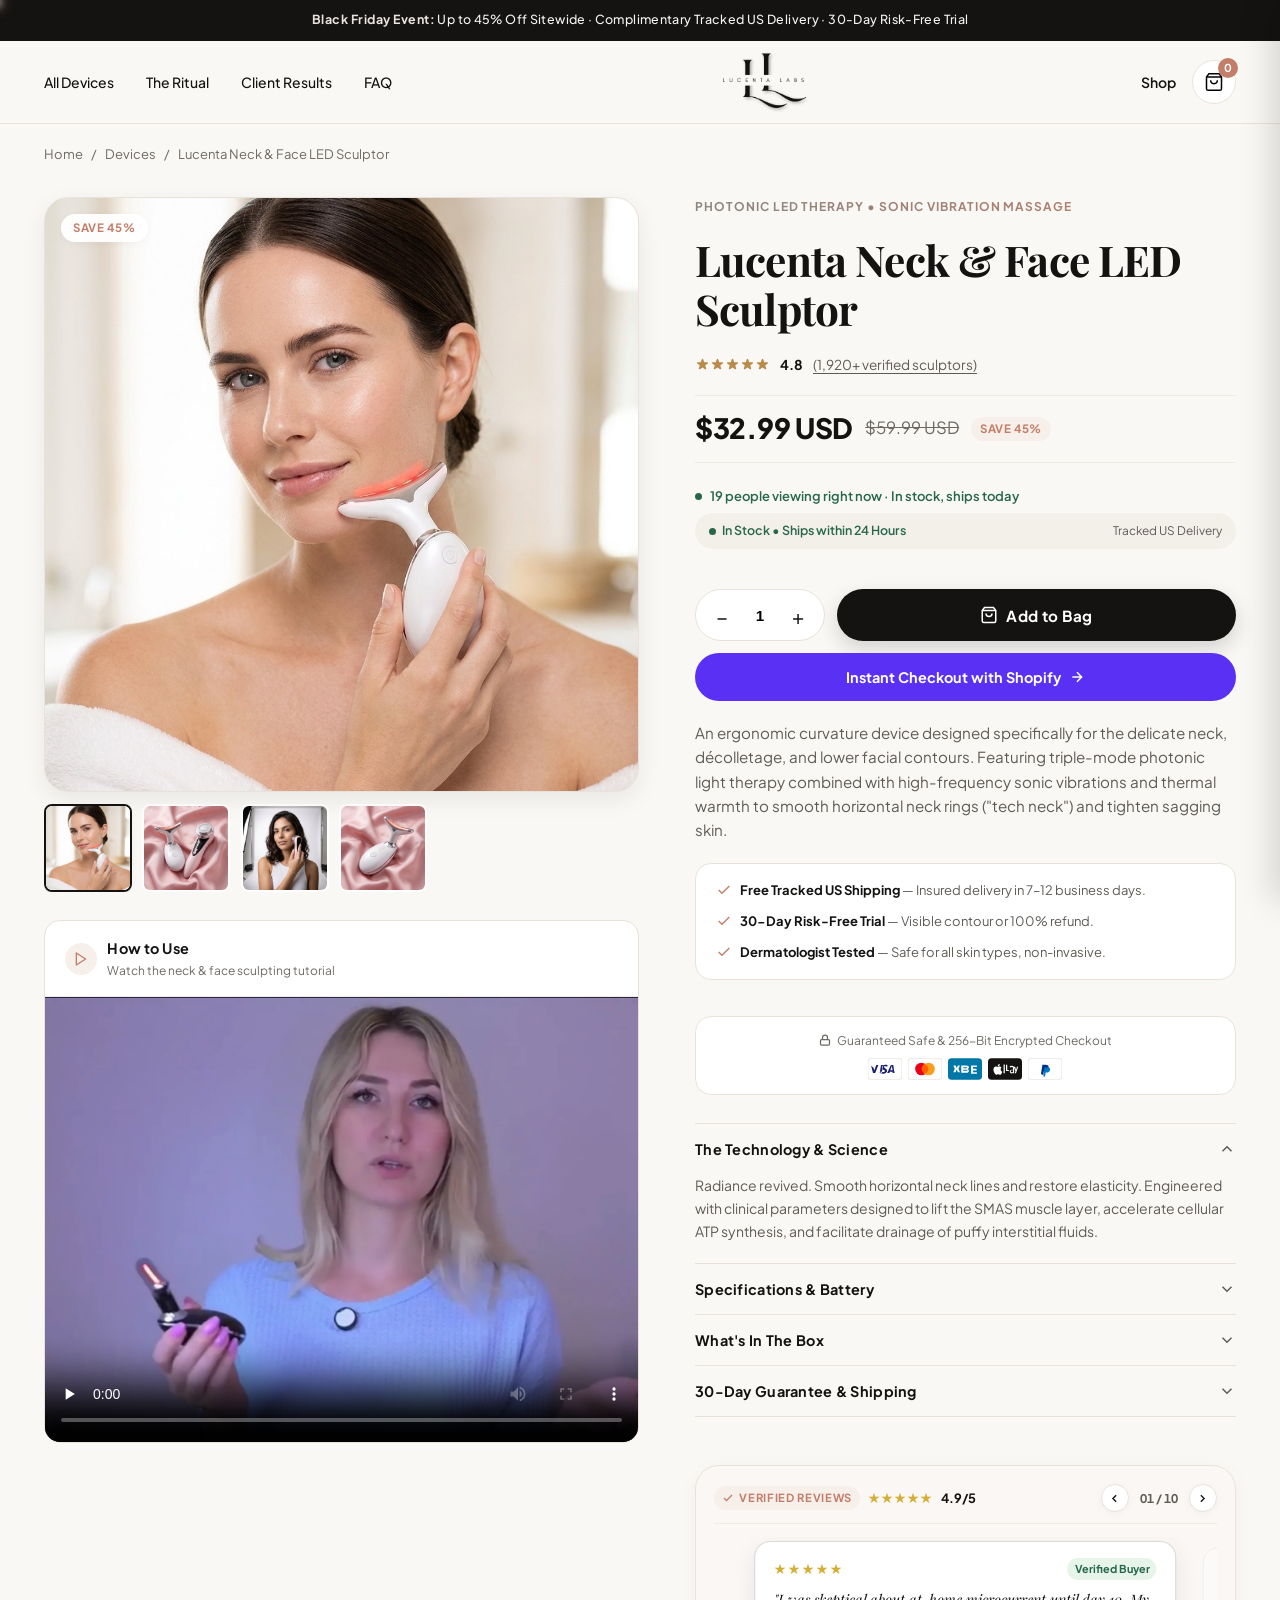
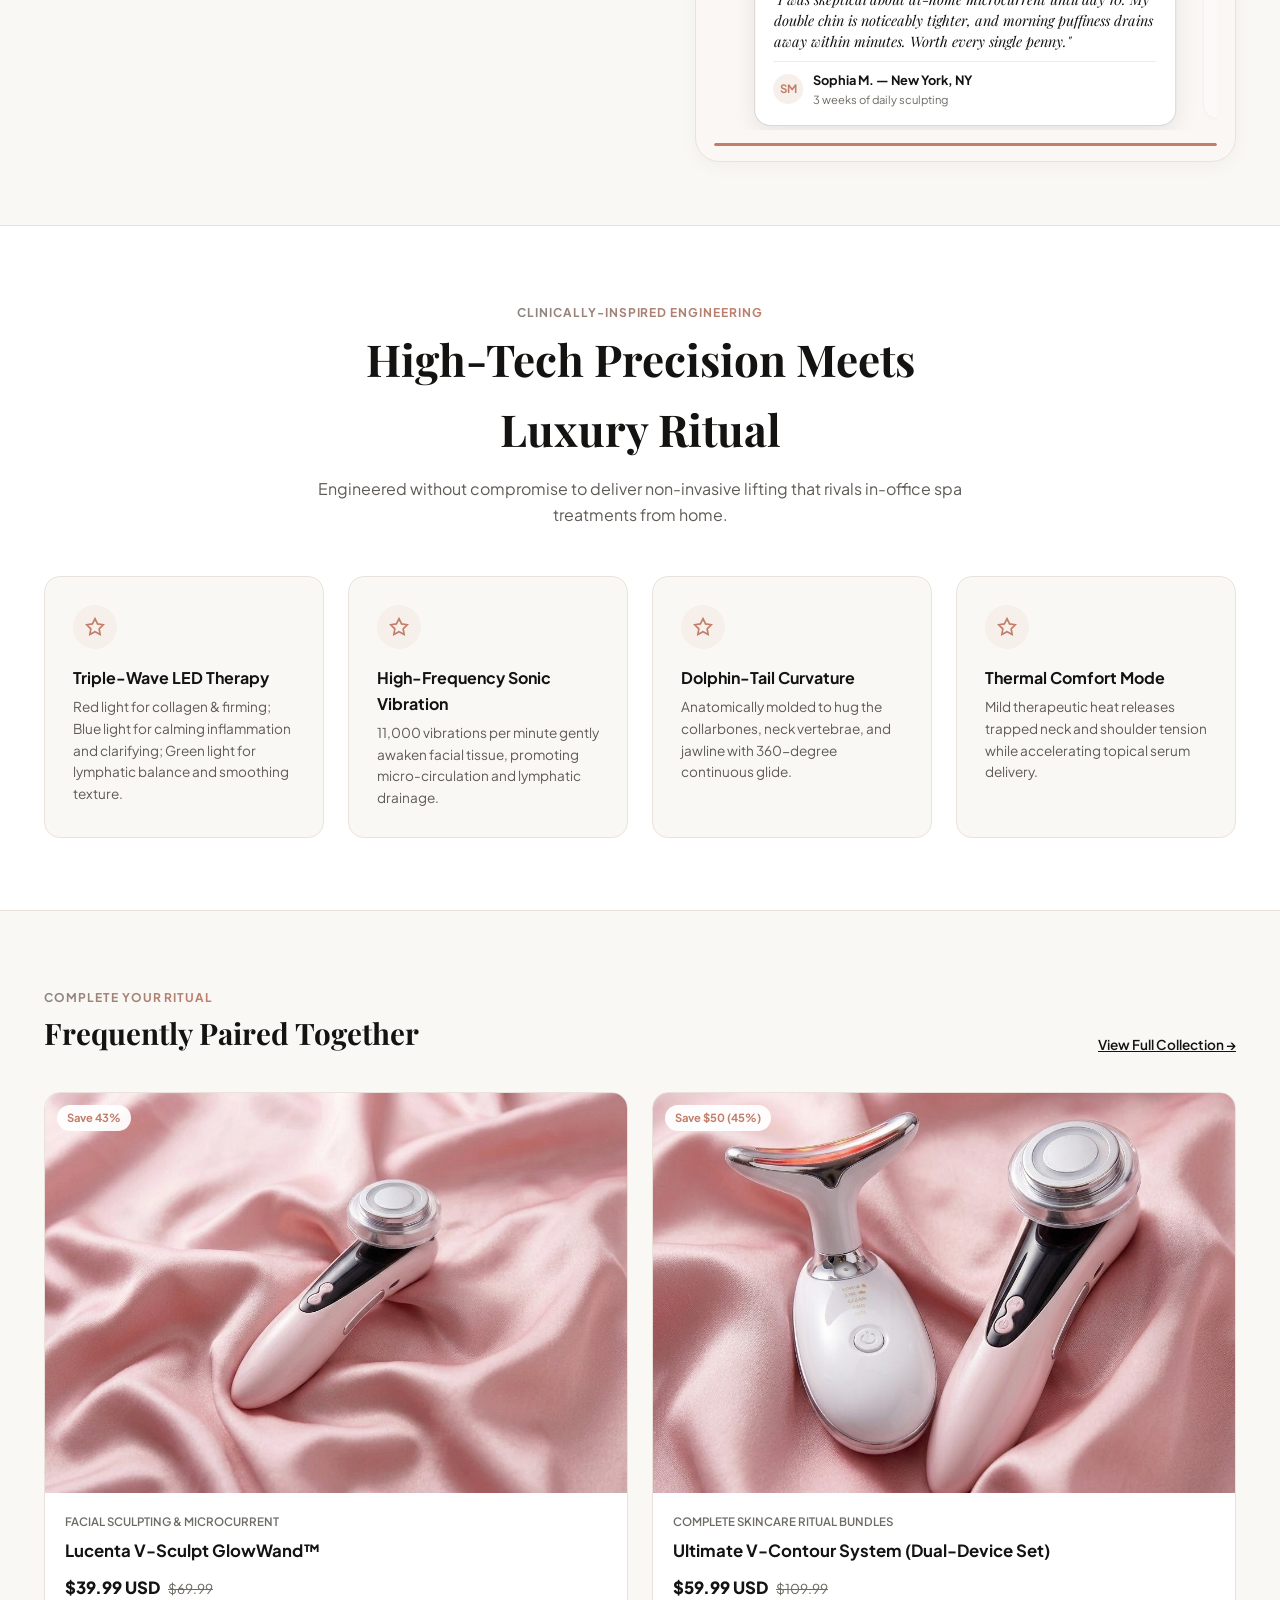
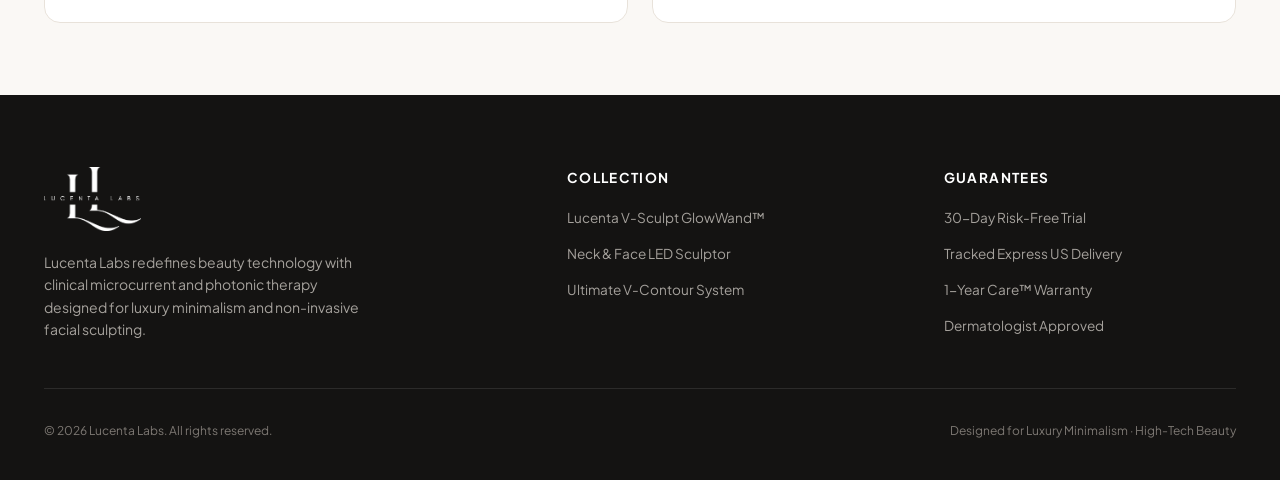
==== commit 899970b5: "fix(desktop): ensure main media sits on top with order:1 and thumbnails underneath with order:2" ====
--- a/lucenta-neck-face-led-sculptor.html
+++ b/lucenta-neck-face-led-sculptor.html
@@ -325,6 +325,7 @@
     /* Desktop: thumbs become a horizontal row below the main image */
     @media (min-width: 992px) {
       .pdp-thumbs {
+        order: 2;
         flex-direction: row;
         width: 100%;
         max-height: none;
@@ -378,6 +379,11 @@
       overflow: hidden;
       border: 1px solid var(--color-border);
       box-shadow: var(--shadow-md);
+    }
+    @media (min-width: 992px) {
+      .pdp-main-media {
+        order: 1;
+      }
     }
     .pdp-main-media img, .pdp-main-media video {
       width: 100%;
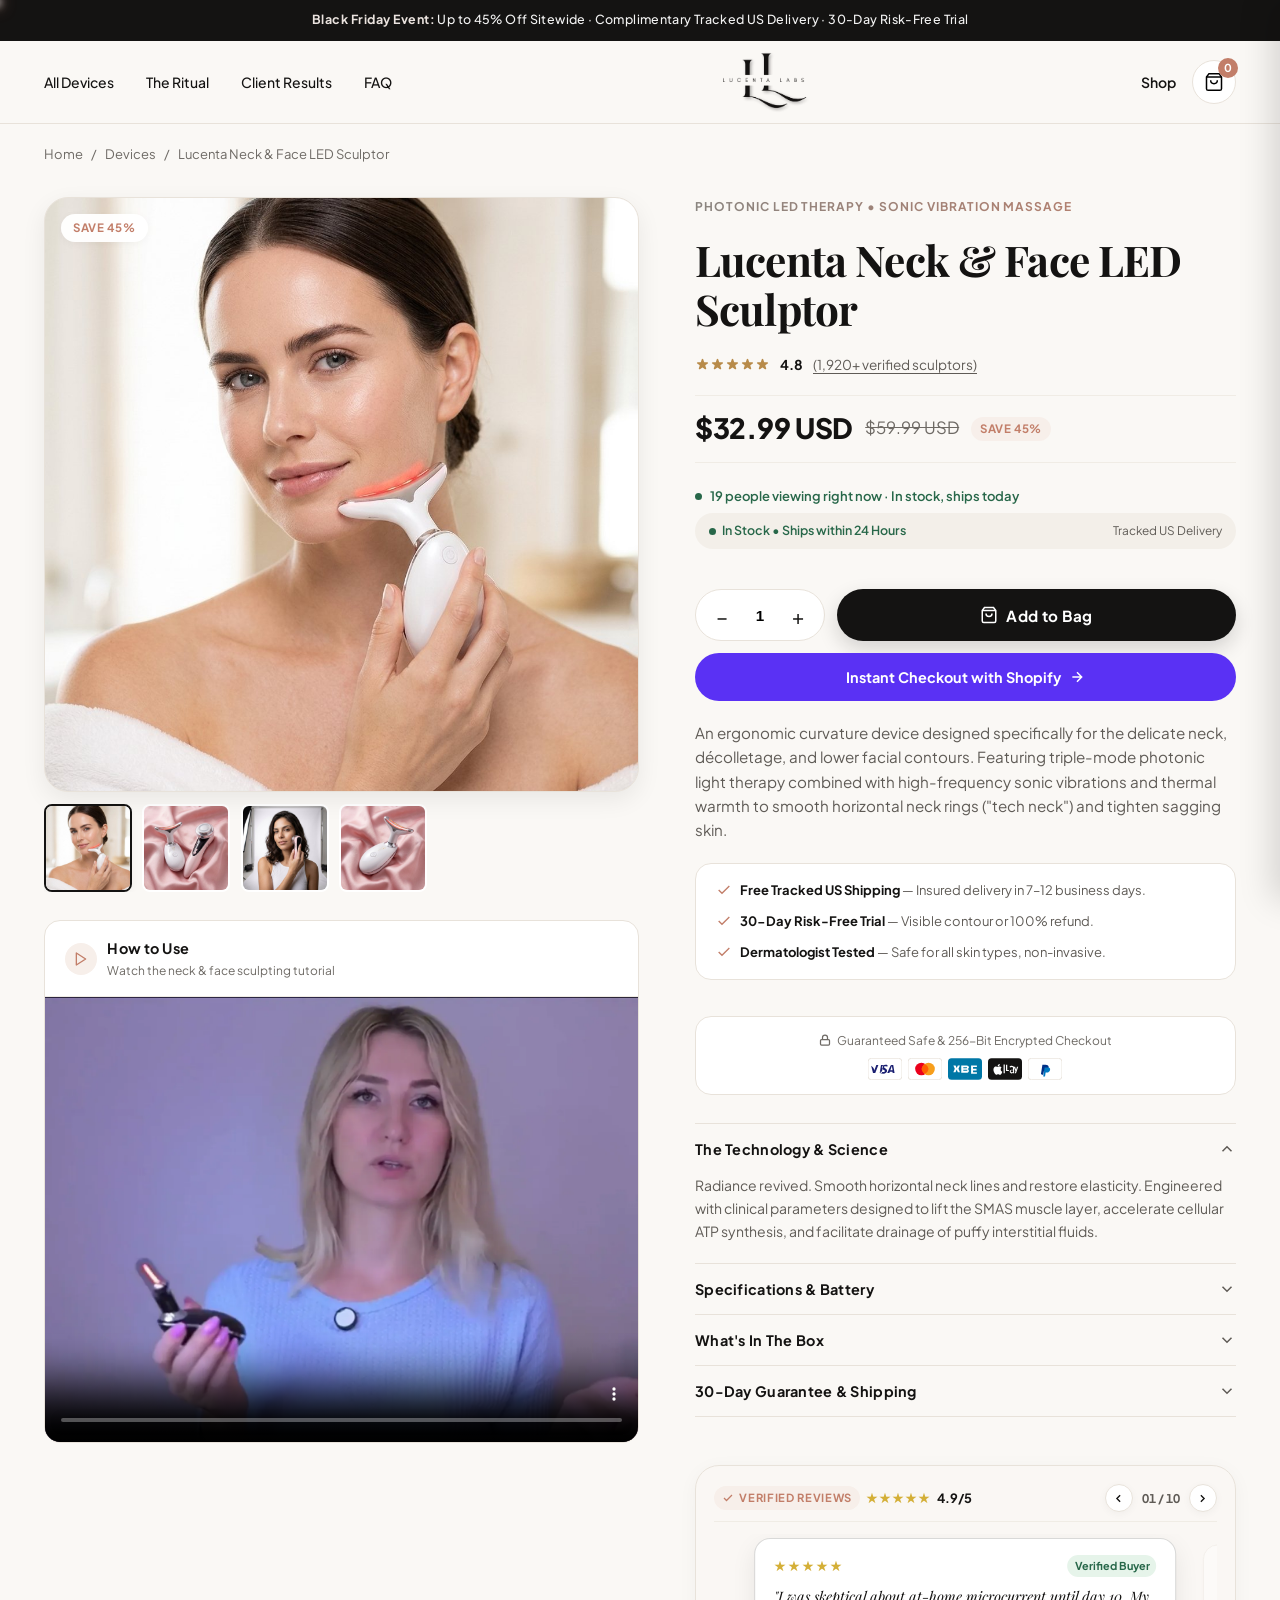
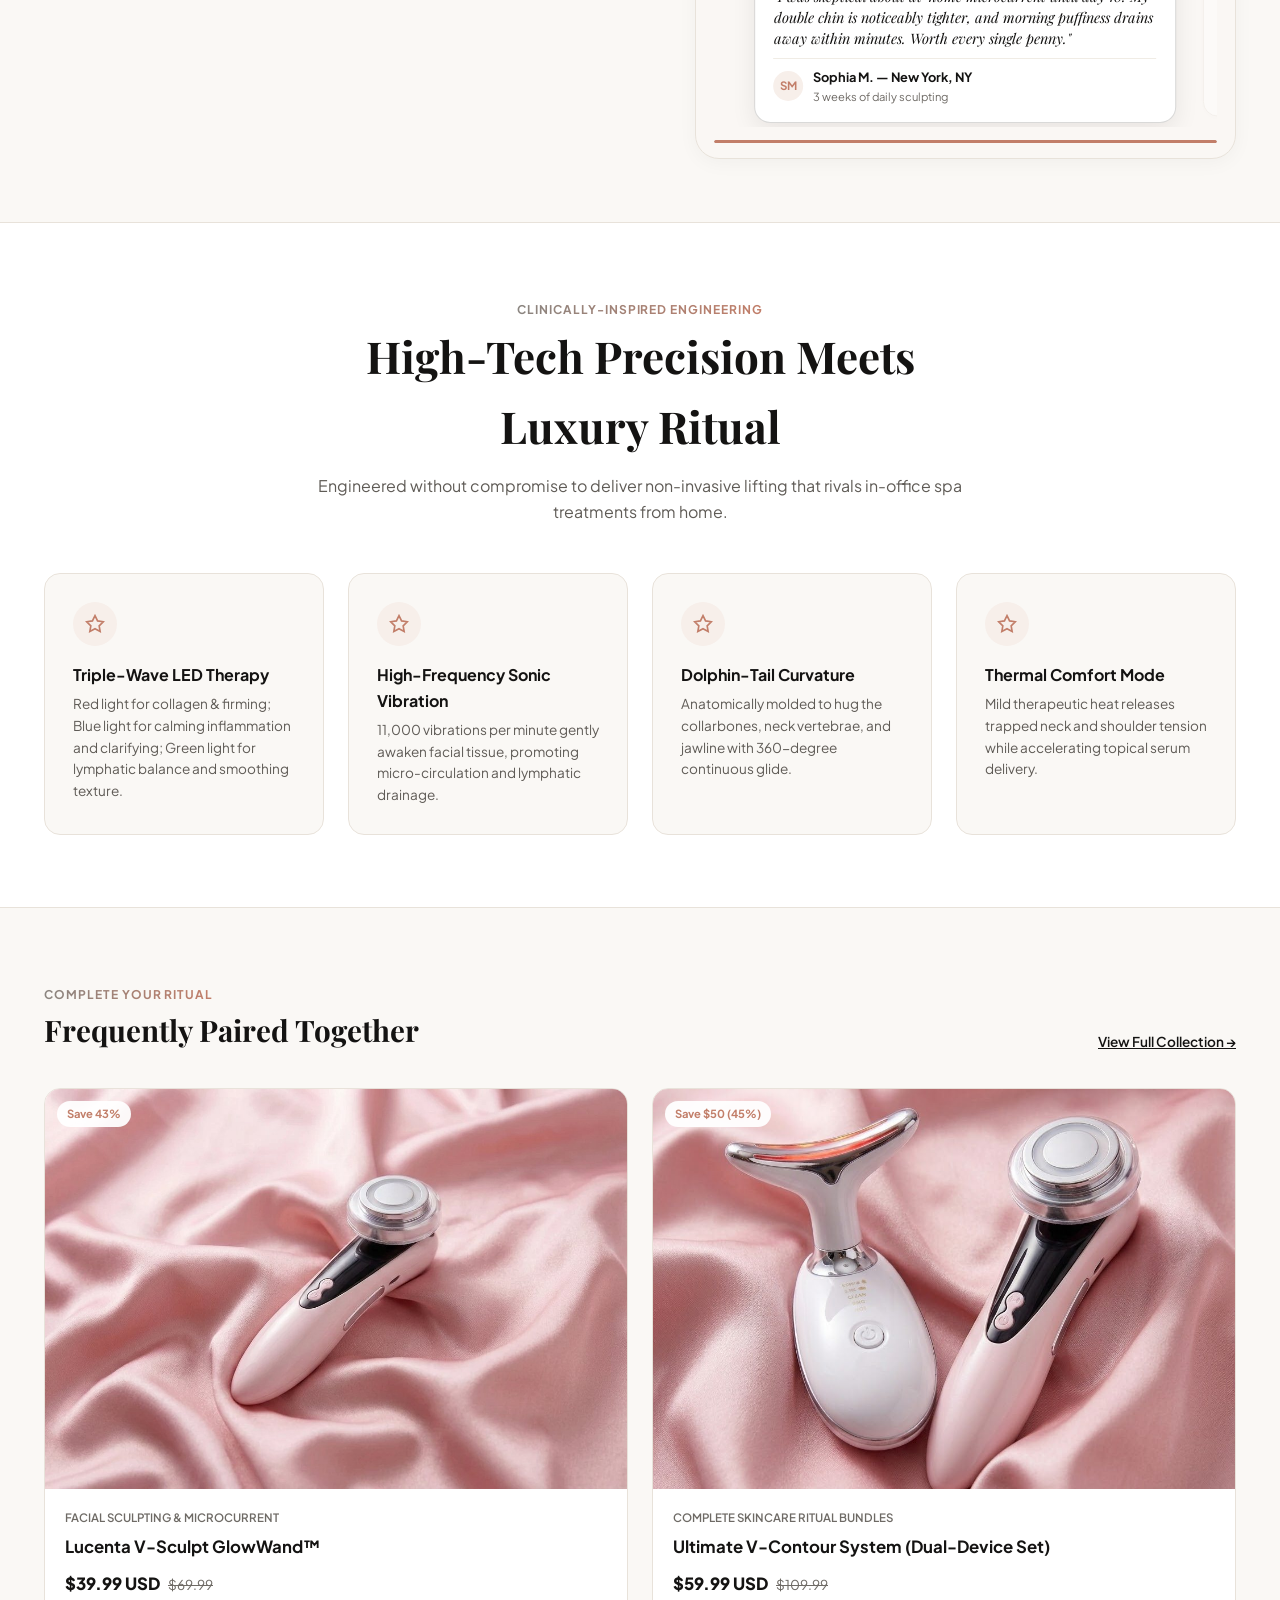
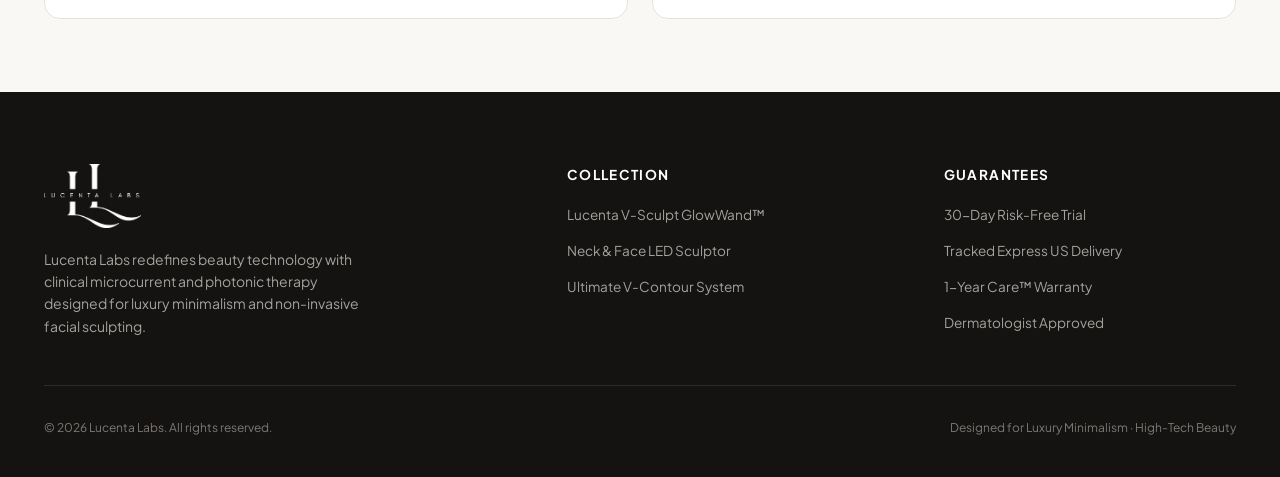
==== commit 022ae6a2: "feat(mobile): display 3s live review cards carousel on mobile below Q&A accordions without number co" ====
--- a/lucenta-neck-face-led-sculptor.html
+++ b/lucenta-neck-face-led-sculptor.html
@@ -765,36 +765,41 @@
 
     
     /* ==========================================================================
-       PC-ONLY VERIFIED REVIEWS CAROUSEL (Fills empty space beside video on PC)
+       VERIFIED REVIEWS CAROUSEL (Live Verified Customer Review Cards Widget)
        ========================================================================== */
     .pdp-pc-reviews-widget {
-      display: none;
+      display: block;
+      margin-top: 1.35rem;
+      background: #FAF7F4;
+      border: 1px solid var(--color-border);
+      border-radius: var(--radius-lg);
+      padding: 0.95rem 0.95rem 0.8rem;
+      box-shadow: 0 4px 20px rgba(20, 19, 18, 0.04);
+      position: relative;
+      overflow: hidden;
+      width: 100%;
+      box-sizing: border-box;
     }
     @media (min-width: 992px) {
       .pdp-pc-reviews-widget {
-        display: block;
         margin-top: 1.75rem;
-        background: #FAF7F4;
-        border: 1px solid var(--color-border);
-        border-radius: var(--radius-lg);
         padding: 1.15rem 1.15rem 0.9rem;
-        box-shadow: 0 4px 20px rgba(20, 19, 18, 0.04);
-        position: relative;
-        overflow: hidden;
       }
     }
     .pdp-pc-reviews-header {
       display: flex;
       align-items: center;
       justify-content: space-between;
-      margin-bottom: 0.85rem;
-      padding-bottom: 0.65rem;
+      margin-bottom: 0.75rem;
+      padding-bottom: 0.55rem;
       border-bottom: 1px solid var(--color-border-light);
+      gap: 6px;
     }
     .pdp-pc-reviews-tag {
       display: flex;
       align-items: center;
-      gap: 8px;
+      gap: 6px;
+      flex-wrap: wrap;
     }
     .pdp-pc-tag-badge {
       display: inline-flex;
@@ -822,7 +827,8 @@
     .pdp-pc-nav {
       display: flex;
       align-items: center;
-      gap: 8px;
+      gap: 6px;
+      flex-shrink: 0;
     }
     .pdp-pc-nav-btn {
       width: 28px;
@@ -844,13 +850,20 @@
       border-color: var(--color-text-main);
       transform: scale(1.05);
     }
+    /* Counter hidden on mobile, visible on desktop */
     .pdp-pc-counter {
-      font-size: 0.75rem;
-      font-weight: 700;
-      color: var(--color-text-muted);
-      font-variant-numeric: tabular-nums;
-      min-width: 44px;
-      text-align: center;
+      display: none;
+    }
+    @media (min-width: 768px) {
+      .pdp-pc-counter {
+        display: inline-block;
+        font-size: 0.75rem;
+        font-weight: 700;
+        color: var(--color-text-muted);
+        font-variant-numeric: tabular-nums;
+        min-width: 44px;
+        text-align: center;
+      }
     }
     /* Viewport with visual peek of previous and next cards */
     .pdp-pc-viewport {
@@ -866,13 +879,13 @@
       will-change: transform;
     }
     .pdp-mini-card {
-      width: 84%;
+      width: 86%;
       flex-shrink: 0;
-      margin-right: 12px;
+      margin-right: 10px;
       background: #FFFFFF;
       border: 1px solid var(--color-border);
       border-radius: var(--radius-md);
-      padding: 1rem 1.15rem;
+      padding: 0.85rem 1rem;
       box-shadow: 0 2px 10px rgba(0, 0, 0, 0.03);
       opacity: 0.35;
       transform: scale(0.93);
@@ -880,7 +893,16 @@
       display: flex;
       flex-direction: column;
       justify-content: space-between;
-      min-height: 170px;
+      min-height: 155px;
+      box-sizing: border-box;
+    }
+    @media (min-width: 768px) {
+      .pdp-mini-card {
+        width: 84%;
+        margin-right: 12px;
+        padding: 1rem 1.15rem;
+        min-height: 170px;
+      }
     }
     .pdp-mini-card.is-active {
       opacity: 1;
@@ -2571,8 +2593,11 @@
             cards[i].classList.remove('is-active');
           }
         }
-        // Center the active card with 8% peek of previous and next cards
-        track.style.transform = 'translateX(calc(8% - ' + currentIndex + ' * (84% + 12px)))';
+        var isMobile = window.innerWidth < 768;
+        var cardW = isMobile ? '86%' : '84%';
+        var cardGap = isMobile ? '10px' : '12px';
+        var peek = isMobile ? '7%' : '8%';
+        track.style.transform = 'translateX(calc(' + peek + ' - ' + currentIndex + ' * (' + cardW + ' + ' + cardGap + ')))';
 
         if (counter) {
           var curStr = (currentIndex + 1 < 10 ? '0' : '') + (currentIndex + 1);
@@ -2637,6 +2662,26 @@
       widget.addEventListener('mouseenter', stopTimer);
       widget.addEventListener('mouseleave', startTimer);
 
+      // Touch swipe support for mobile
+      var touchStartX = 0;
+      var touchEndX = 0;
+      widget.addEventListener('touchstart', function(e) {
+        touchStartX = e.changedTouches[0].screenX;
+        stopTimer();
+      }, { passive: true });
+      widget.addEventListener('touchend', function(e) {
+        touchEndX = e.changedTouches[0].screenX;
+        var diff = touchStartX - touchEndX;
+        if (Math.abs(diff) > 40) {
+          if (diff > 0) {
+            goNext();
+          } else {
+            goPrev();
+          }
+        }
+        startTimer();
+      }, { passive: true });
+
       // Initial setup
       updateCard();
       startTimer();
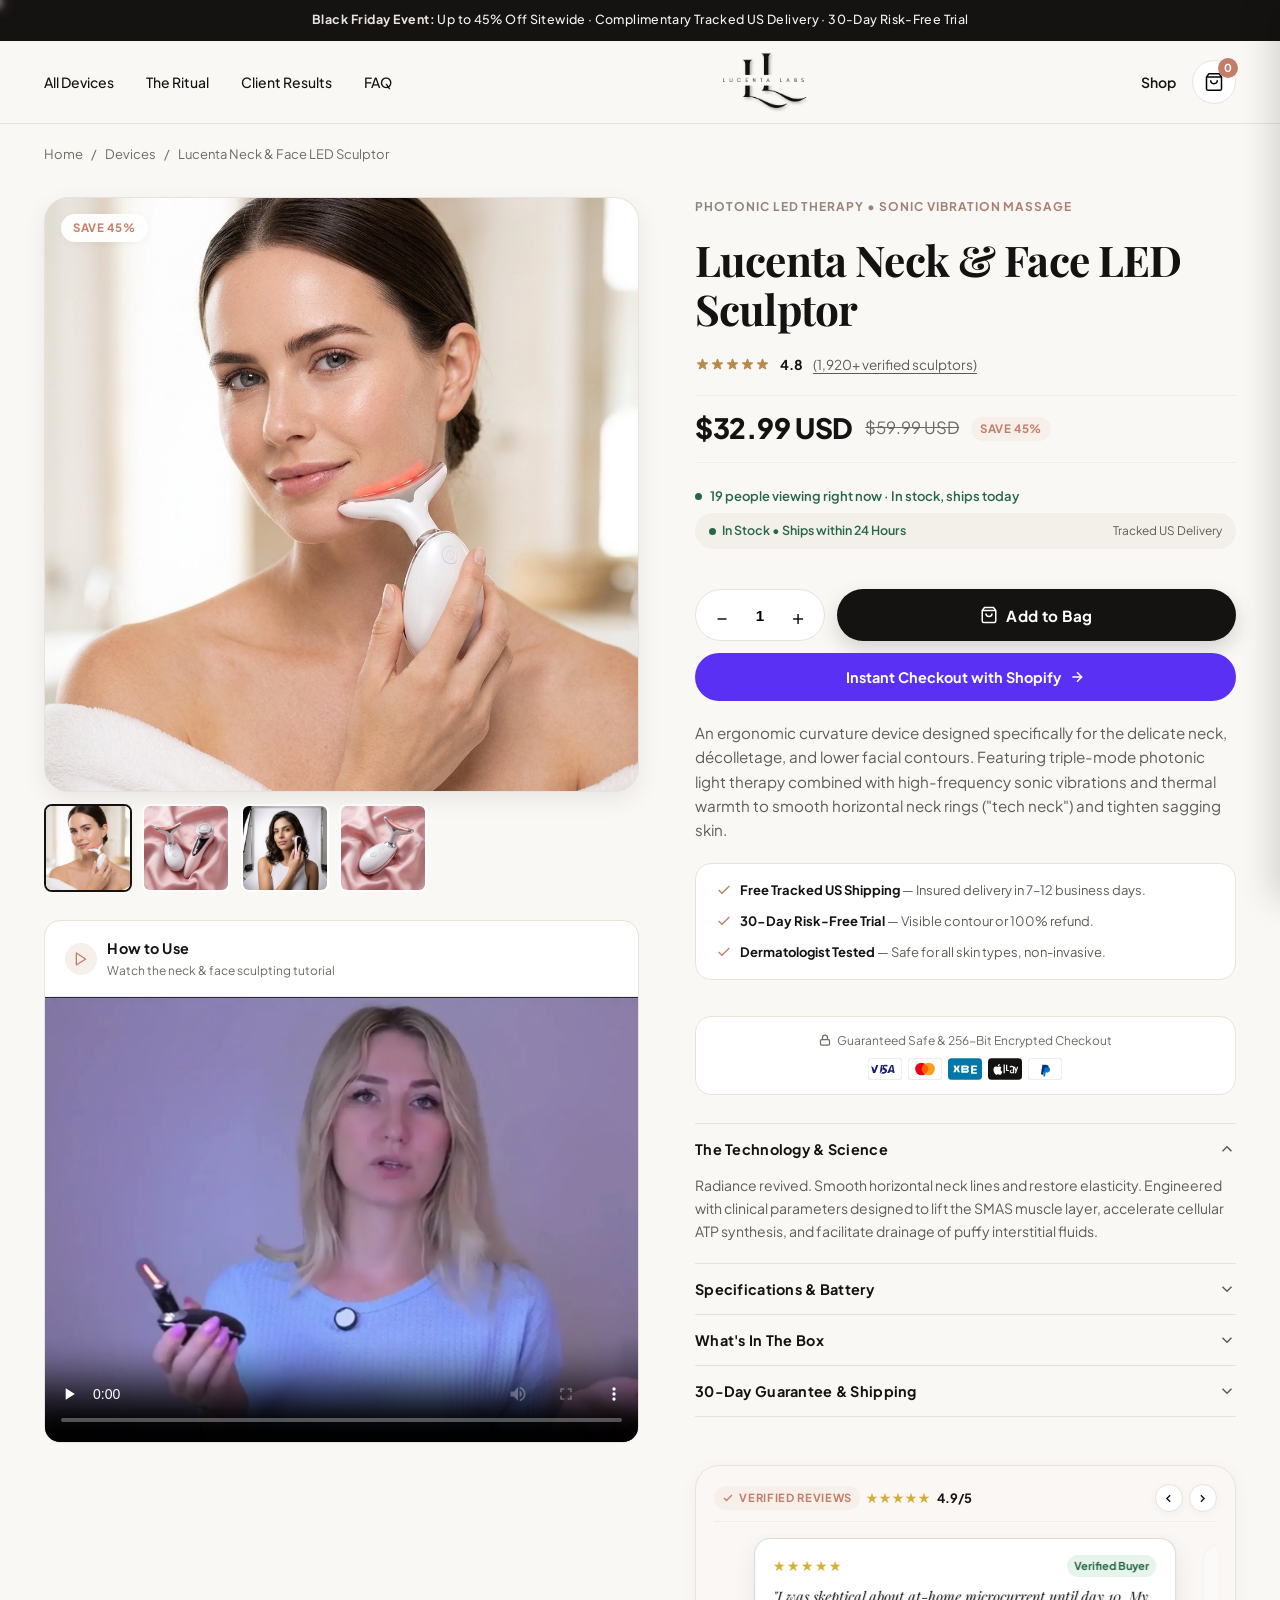
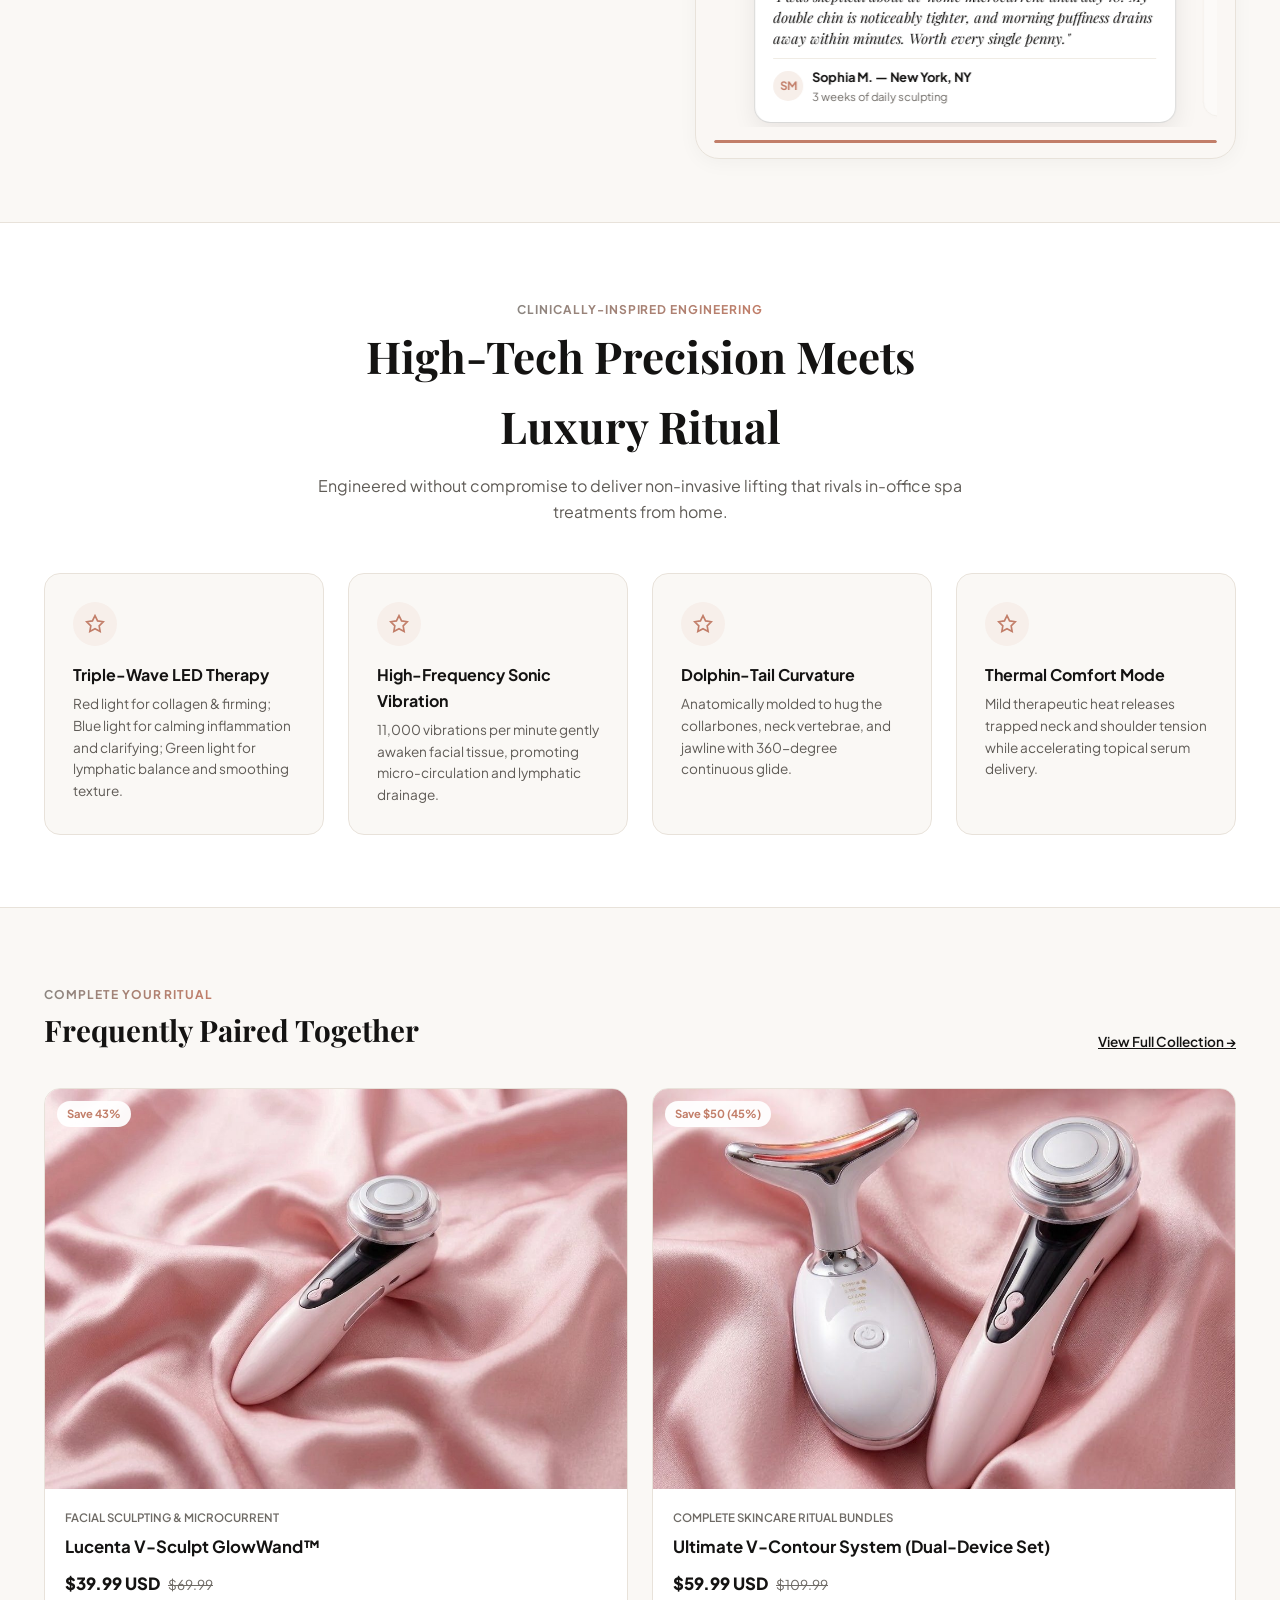
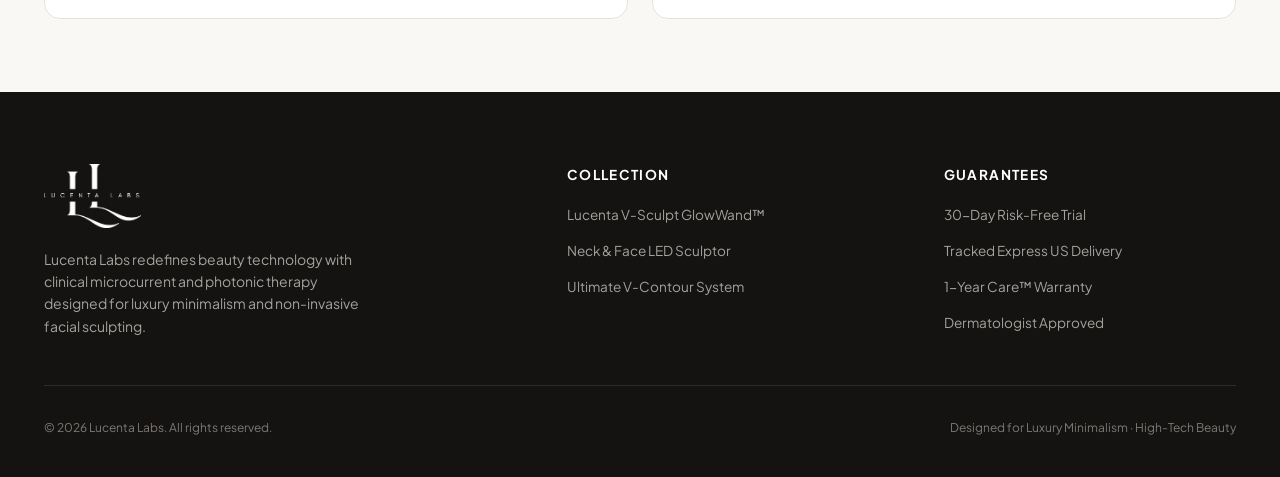
==== commit abf50b5a: "fix(reviews): remove review counter number completely on PC as well leaving only navigation arrows" ====
--- a/lucenta-neck-face-led-sculptor.html
+++ b/lucenta-neck-face-led-sculptor.html
@@ -850,20 +850,9 @@
       border-color: var(--color-text-main);
       transform: scale(1.05);
     }
-    /* Counter hidden on mobile, visible on desktop */
+    /* Counter removed completely */
     .pdp-pc-counter {
-      display: none;
-    }
-    @media (min-width: 768px) {
-      .pdp-pc-counter {
-        display: inline-block;
-        font-size: 0.75rem;
-        font-weight: 700;
-        color: var(--color-text-muted);
-        font-variant-numeric: tabular-nums;
-        min-width: 44px;
-        text-align: center;
-      }
+      display: none !important;
     }
     /* Viewport with visual peek of previous and next cards */
     .pdp-pc-viewport {
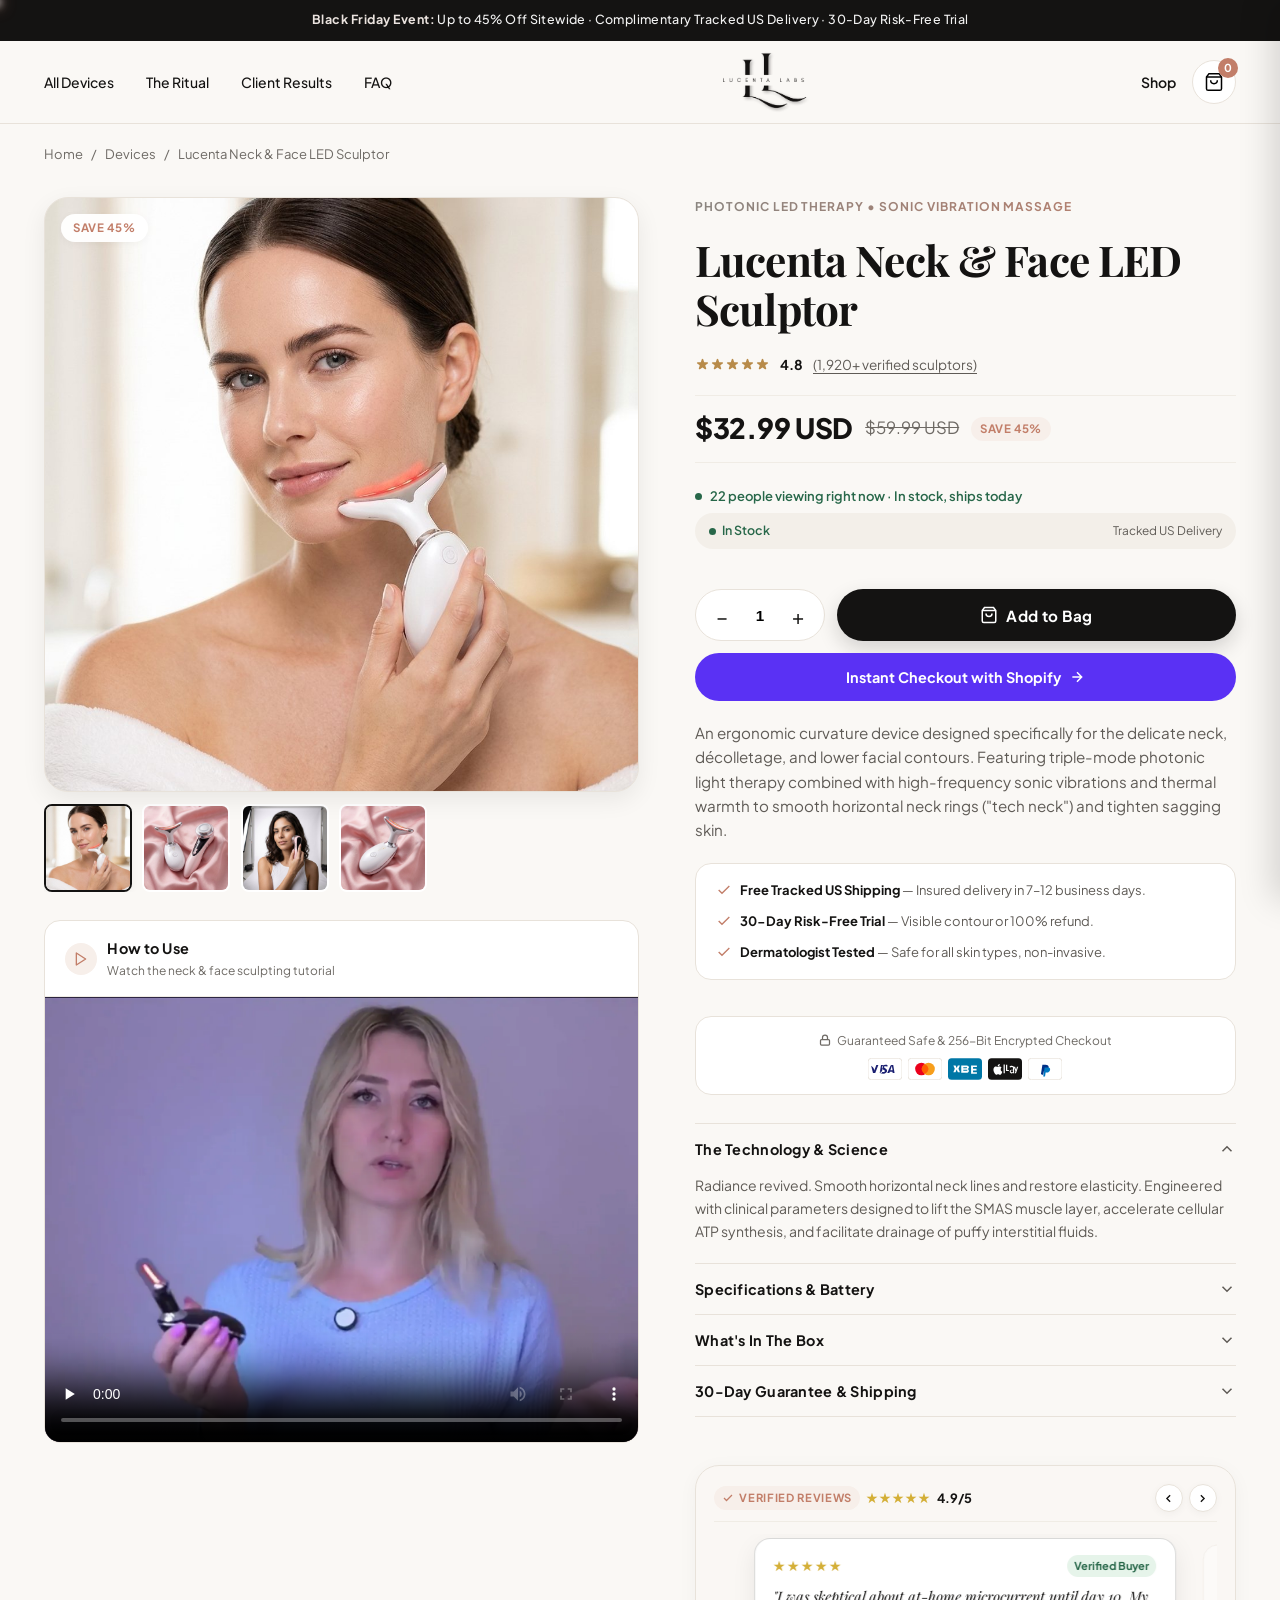
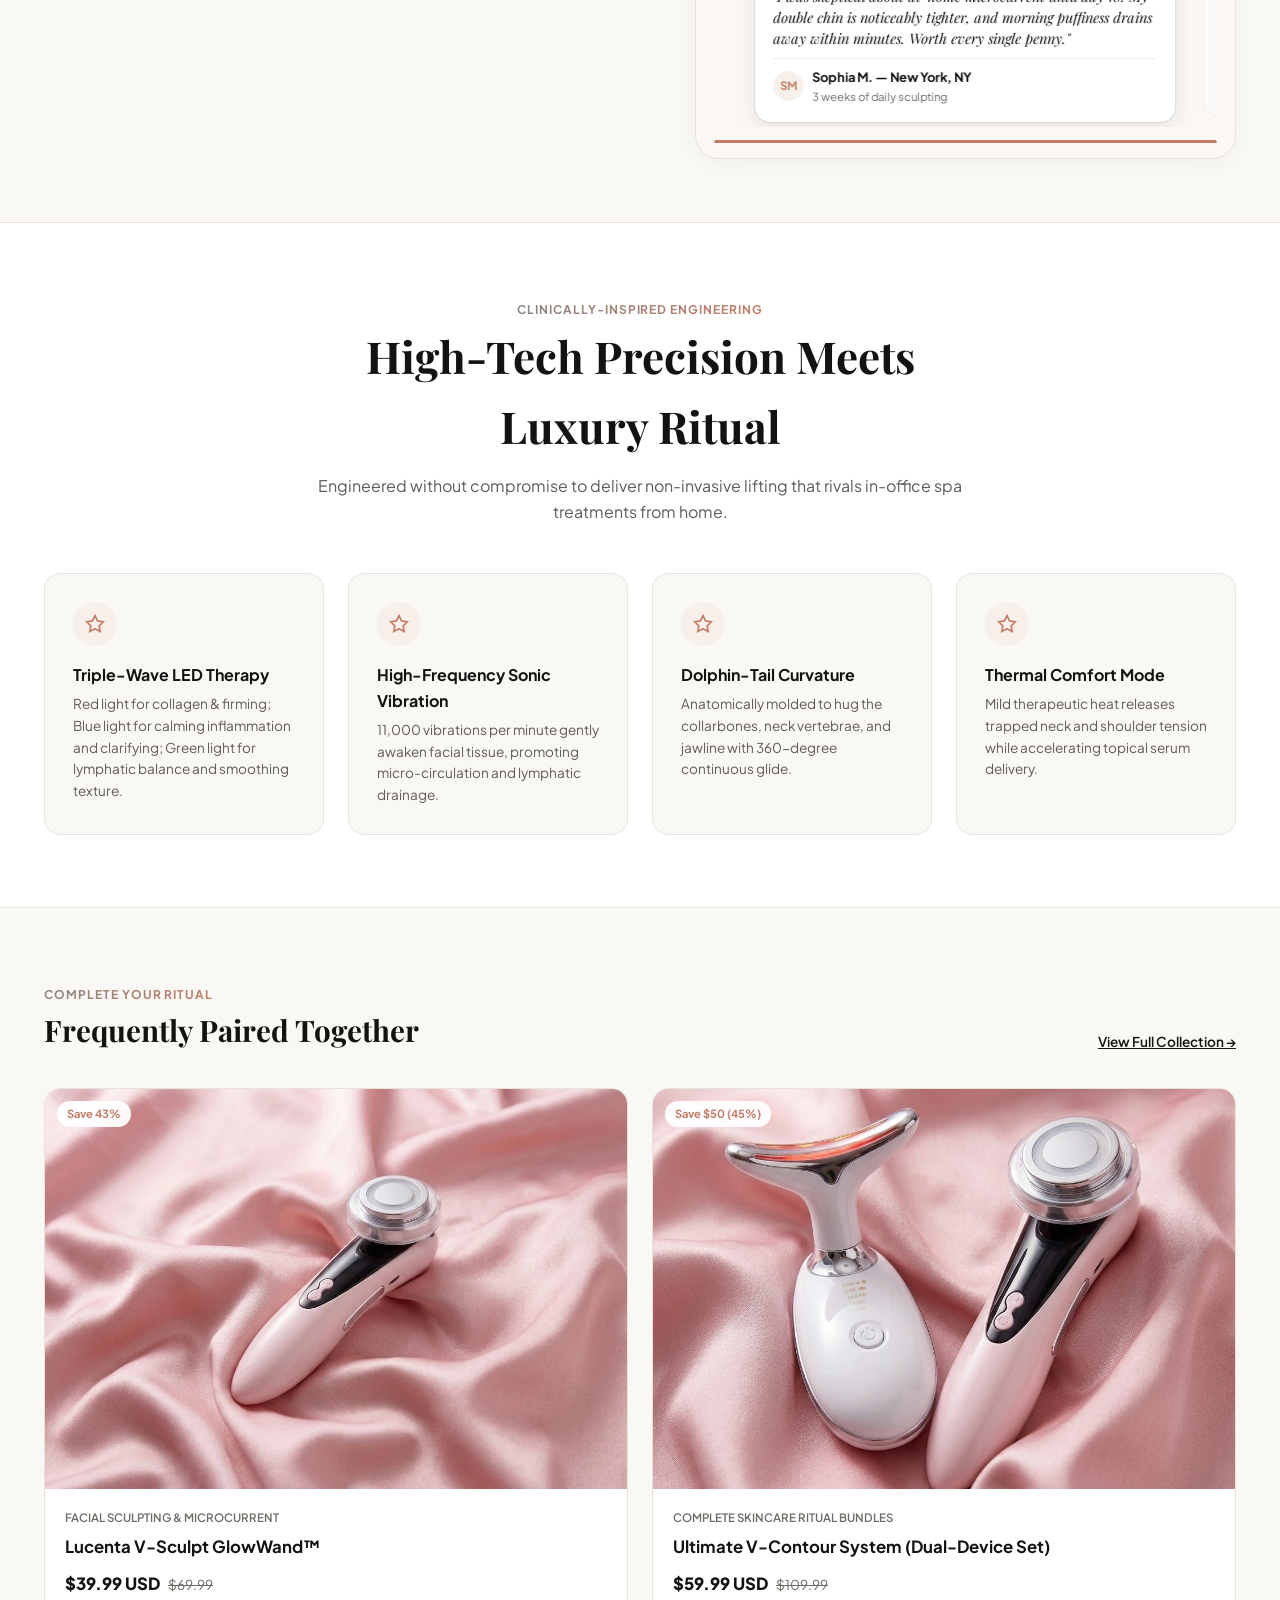
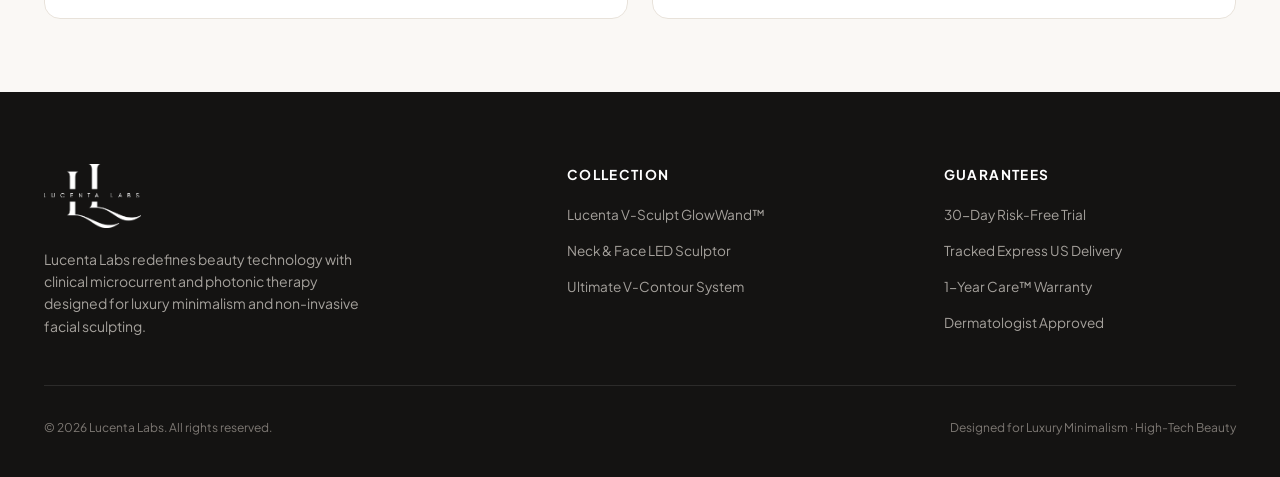
==== commit 70dfb9ac: "feat(pdp): set all review locations to US, simplify stock badge to 'In Stock', randomize viewers cou" ====
--- a/lucenta-neck-face-led-sculptor.html
+++ b/lucenta-neck-face-led-sculptor.html
@@ -1711,12 +1711,12 @@
           <div style="display: flex; flex-direction: column; gap: 0.4rem; margin-top: 0.2rem;">
             <div class="pdp-live-urgency">
             <span class="pulse-dot-green"></span>
-            <span>19 people viewing right now &middot; In stock, ships today</span>
+            <span><span class="pdp-live-viewers">22</span> people viewing right now &middot; In stock, ships today</span>
           </div>
             <div class="pdp-stock-badge" style="display: flex; align-items: center; justify-content: space-between; font-size: 0.78rem; margin-bottom: 0.75rem; background: #F3EFE9; padding: 0.5rem 0.9rem; border-radius: var(--radius-pill);">
             <span style="display: inline-flex; align-items: center; gap: 6px; font-weight: 600; color: #276749;">
               <span style="width: 7px; height: 7px; background: #276749; border-radius: 50%; display: inline-block;"></span>
-              In Stock &bull; Ships within 24 Hours
+              In Stock
             </span>
             <span style="color: #5F5B56; font-size: 0.74rem;">Tracked US Delivery</span>
           </div>
@@ -1970,7 +1970,7 @@
                   <div class="pdp-mini-author">
                     <div class="pdp-mini-avatar">CD</div>
                     <div>
-                      <div class="pdp-mini-name">Camille D. &mdash; Paris, France</div>
+                      <div class="pdp-mini-name">Camille D. &mdash; Scottsdale, AZ</div>
                       <div class="pdp-mini-sub">4 weeks of daily sculpting</div>
                     </div>
                   </div>
@@ -2018,7 +2018,7 @@
                   <div class="pdp-mini-author">
                     <div class="pdp-mini-avatar">CB</div>
                     <div>
-                      <div class="pdp-mini-name">Chloe B. &mdash; London, UK</div>
+                      <div class="pdp-mini-name">Chloe B. &mdash; Dallas, TX</div>
                       <div class="pdp-mini-sub">1 month of use</div>
                     </div>
                   </div>
@@ -2050,7 +2050,7 @@
                   <div class="pdp-mini-author">
                     <div class="pdp-mini-avatar">GM</div>
                     <div>
-                      <div class="pdp-mini-name">Genevieve M. &mdash; Montreal, CA</div>
+                      <div class="pdp-mini-name">Genevieve M. &mdash; Atlanta, GA</div>
                       <div class="pdp-mini-sub">7 weeks of consistent use</div>
                     </div>
                   </div>
@@ -2676,6 +2676,14 @@
       startTimer();
     })();
 
+    /* ---- Dynamic live viewers count on refresh (randomized between 5 values around 20) ---- */
+    (function initLiveViewers() {
+      var counts = [19, 22, 24, 27, 29];
+      var val = counts[Math.floor(Math.random() * counts.length)];
+      var els = document.querySelectorAll('.pdp-live-viewers');
+      els.forEach(function(el) { el.textContent = val; });
+    })();
+
   </script>
 </body>
 </html>
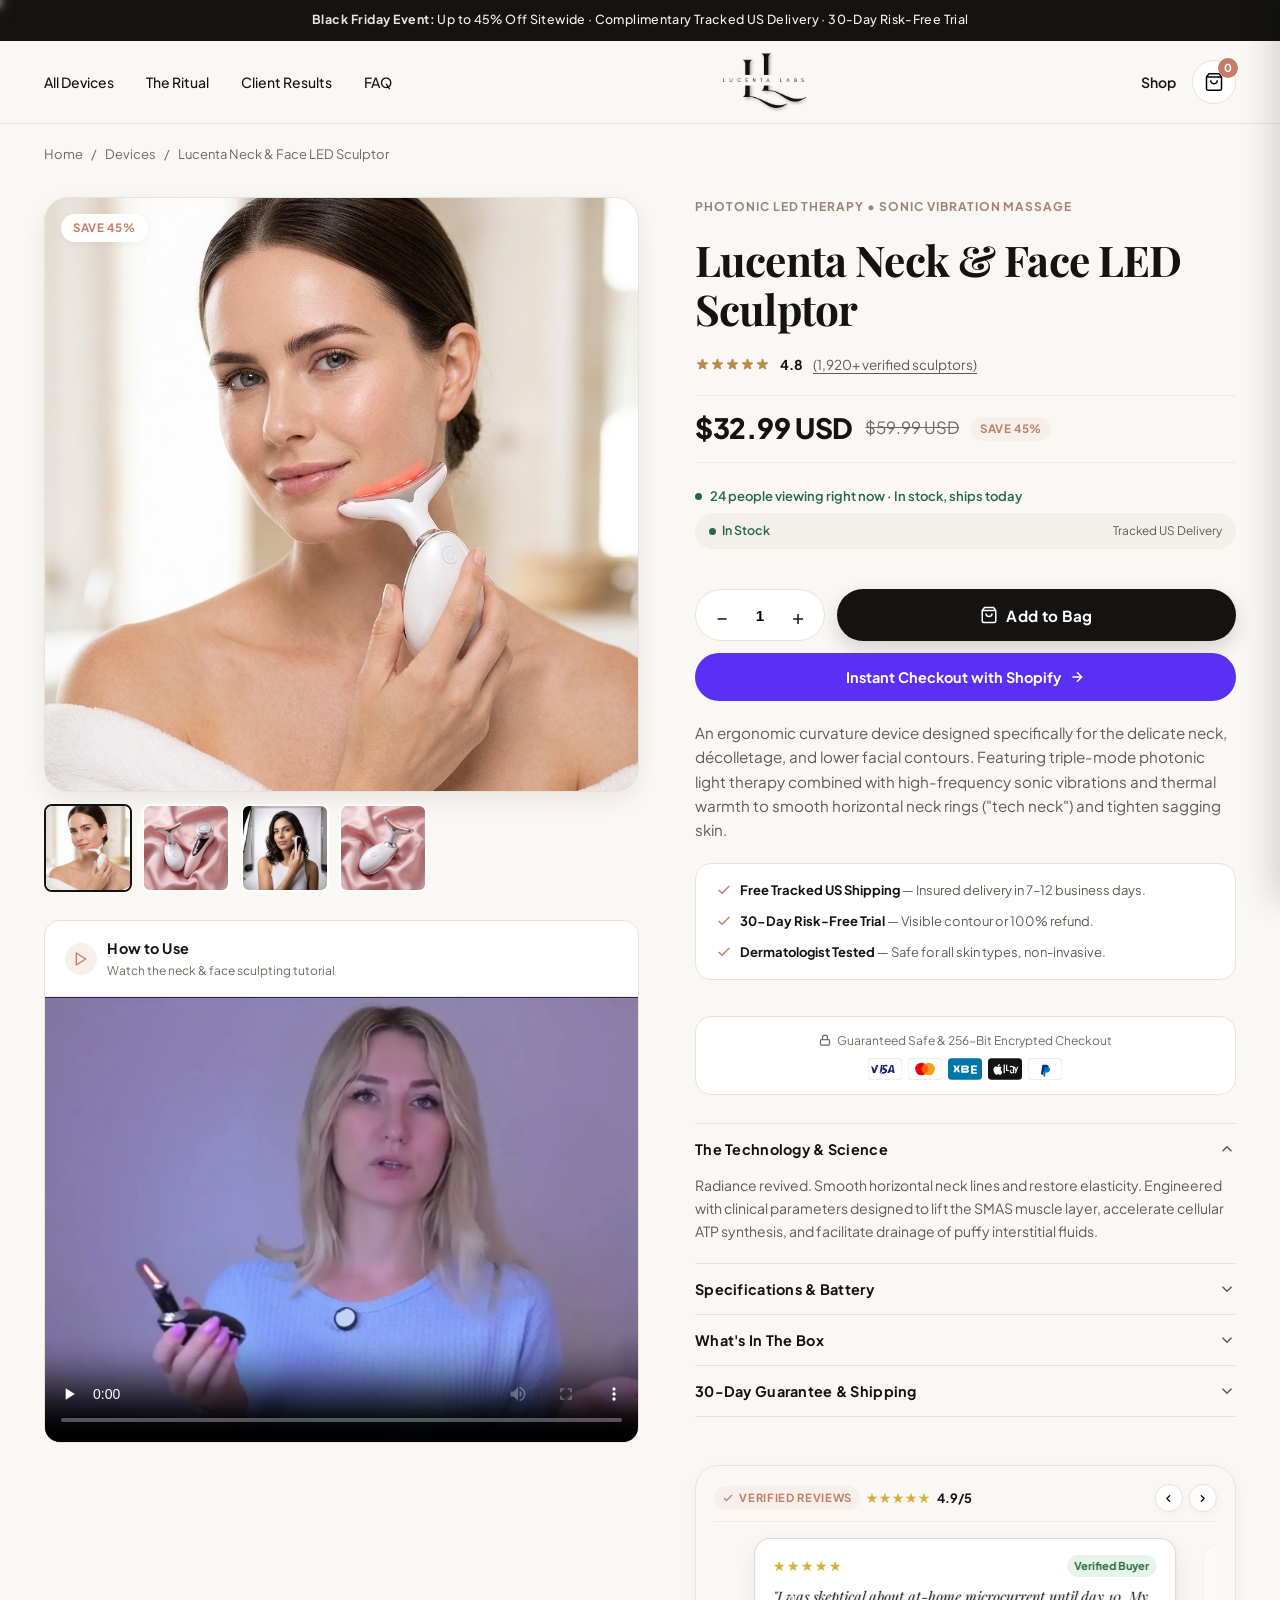
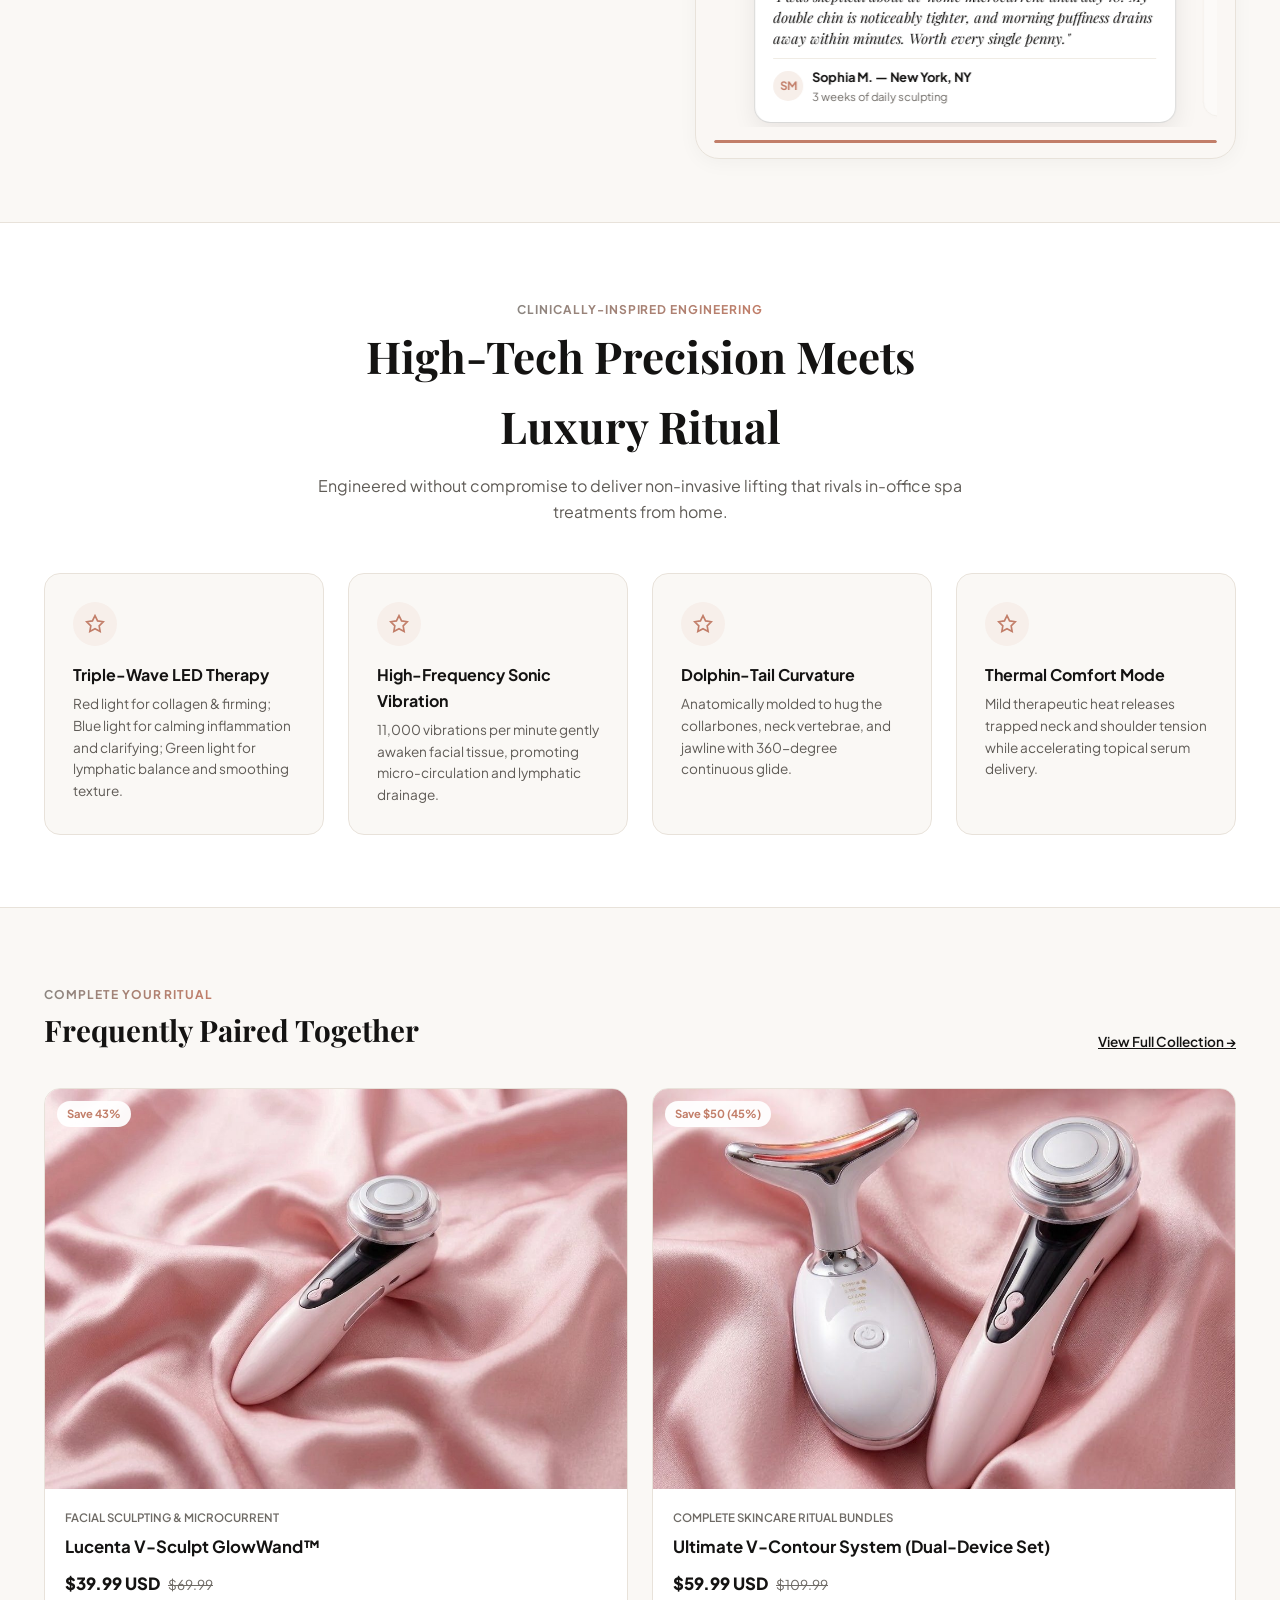
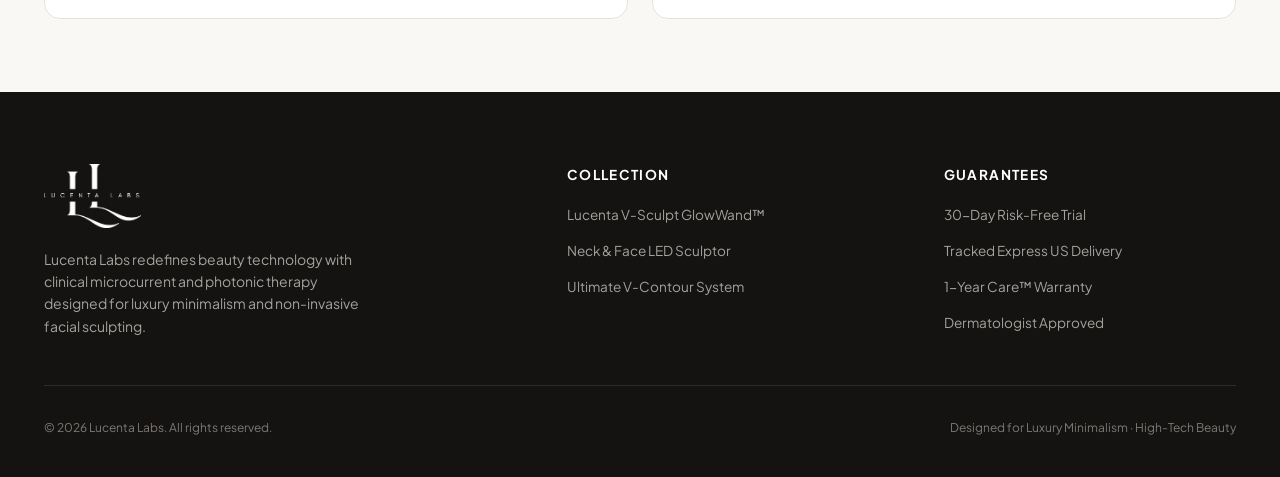
==== commit 09ed9399: "feat(mobile): tighten announcement bar, navbar, title, and media so checkout buttons fit above the f" ====
--- a/lucenta-neck-face-led-sculptor.html
+++ b/lucenta-neck-face-led-sculptor.html
@@ -136,6 +136,22 @@
       text-align: center;
     }
     .announcement-bar span { opacity: 0.95; }
+    .ann-mobile-text { display: none; }
+    @media (max-width: 768px) {
+      .announcement-bar {
+        padding: 0.28rem 0.5rem;
+        font-size: 0.68rem;
+        line-height: 1.25;
+      }
+      .ann-desktop-text { display: none; }
+      .ann-mobile-text {
+        display: inline-block;
+        white-space: nowrap;
+        overflow: hidden;
+        text-overflow: ellipsis;
+        max-width: 100%;
+      }
+    }
 
     /* Header */
     .header {
@@ -162,6 +178,25 @@
       .header__nav { display: none; }
       .header__inner { height: 72px; }
     }
+    @media (max-width: 768px) {
+      .header__inner { height: 44px; }
+      .header__logo { height: 30px !important; }
+      .header__cart-btn {
+        width: 32px;
+        height: 32px;
+      }
+      .header__cart-btn svg {
+        width: 15px;
+        height: 15px;
+      }
+      .header__cart-count {
+        width: 15px;
+        height: 15px;
+        font-size: 0.6rem;
+        top: -2px;
+        right: -2px;
+      }
+    }
     .header__link {
       font-size: 0.875rem;
       font-weight: 500;
@@ -182,7 +217,7 @@
       display: block;
     }
     @media (max-width: 600px) {
-      .header__logo { height: 50px; }
+      .header__logo { height: 30px; }
     }
 
     .header__cart-btn {
@@ -219,16 +254,98 @@
     .pdp-mobile-header {
       display: flex;
       flex-direction: column;
-      gap: 0.35rem;
-      margin-bottom: 1.15rem;
+      gap: 0.15rem;
+      margin-bottom: 0.35rem;
     }
     .pdp-mobile-header .pdp-title {
-      font-size: clamp(1.65rem, 5.5vw, 2.15rem);
-      line-height: 1.15;
+      font-size: clamp(1.2rem, 4.6vw, 1.4rem);
+      line-height: 1.12;
       margin: 0;
     }
     .pdp-mobile-header .pdp-eyebrow {
-      margin-bottom: 0.1rem;
+      font-size: 0.65rem;
+      letter-spacing: 0.05em;
+      margin-bottom: 0;
+    }
+    .pdp-mobile-header .pdp-reviews-row {
+      font-size: 0.76rem;
+      gap: 6px;
+    }
+    .pdp-mobile-header .pdp-stars svg {
+      width: 13px;
+      height: 13px;
+    }
+
+    /* Mobile above-the-fold compact fit */
+    @media (max-width: 767px) {
+      .breadcrumbs {
+        padding: 0.15rem 0 0.05rem;
+        font-size: 0.68rem;
+        gap: 5px;
+      }
+      .pdp-hero {
+        padding: 0.15rem 0 2rem;
+      }
+      .pdp-grid {
+        gap: 0.35rem;
+      }
+      .pdp-gallery-wrap {
+        gap: 0.45rem;
+      }
+      .pdp-thumbs {
+        width: 44px;
+        gap: 0.3rem;
+      }
+      .pdp-thumb {
+        width: 44px;
+        height: 44px;
+      }
+      .pdp-main-media {
+        max-height: 200px;
+        max-width: 200px;
+      }
+      .pdp-purchase-col {
+        gap: 0.35rem;
+      }
+      .pdp-price-box {
+        padding: 0.25rem 0;
+        gap: 6px;
+      }
+      .pdp-price-current {
+        font-size: 1.25rem;
+      }
+      .pdp-live-urgency {
+        font-size: 0.74rem;
+        gap: 6px;
+      }
+      .pdp-stock-badge {
+        margin-bottom: 0.35rem !important;
+        padding: 0.35rem 0.75rem !important;
+        font-size: 0.74rem !important;
+      }
+      .pdp-actions-wrap {
+        gap: 0.35rem;
+        padding-top: 0.15rem;
+      }
+      .pdp-qty-picker {
+        height: 42px;
+      }
+      .pdp-qty-btn {
+        width: 30px;
+        height: 30px;
+      }
+      .pdp-qty-input {
+        width: 32px;
+        font-size: 0.85rem;
+      }
+      .btn-add-bag {
+        height: 42px;
+        font-size: 0.875rem;
+      }
+      .btn-express-checkout {
+        height: 42px;
+        font-size: 0.85rem;
+      }
     }
     .pdp-desktop-header {
       display: none;
@@ -1569,7 +1686,8 @@
 
   <!-- Top Announcement Bar -->
   <div class="announcement-bar">
-    <span><strong style="color: #F7EFEA; letter-spacing: 0.04em;">Black Friday Event:</strong> Up to 45% Off Sitewide &middot; Complimentary Tracked US Delivery &middot; 30-Day Risk-Free Trial</span>
+    <span class="ann-desktop-text"><strong style="color: #F7EFEA; letter-spacing: 0.04em;">Black Friday Event:</strong> Up to 45% Off Sitewide &middot; Complimentary Tracked US Delivery &middot; 30-Day Risk-Free Trial</span>
+    <span class="ann-mobile-text"><strong style="color: #F7EFEA;">Black Friday:</strong> Up to 45% Off &middot; Free US Delivery &middot; 30-Day Trial</span>
   </div>
 
   <!-- Header -->
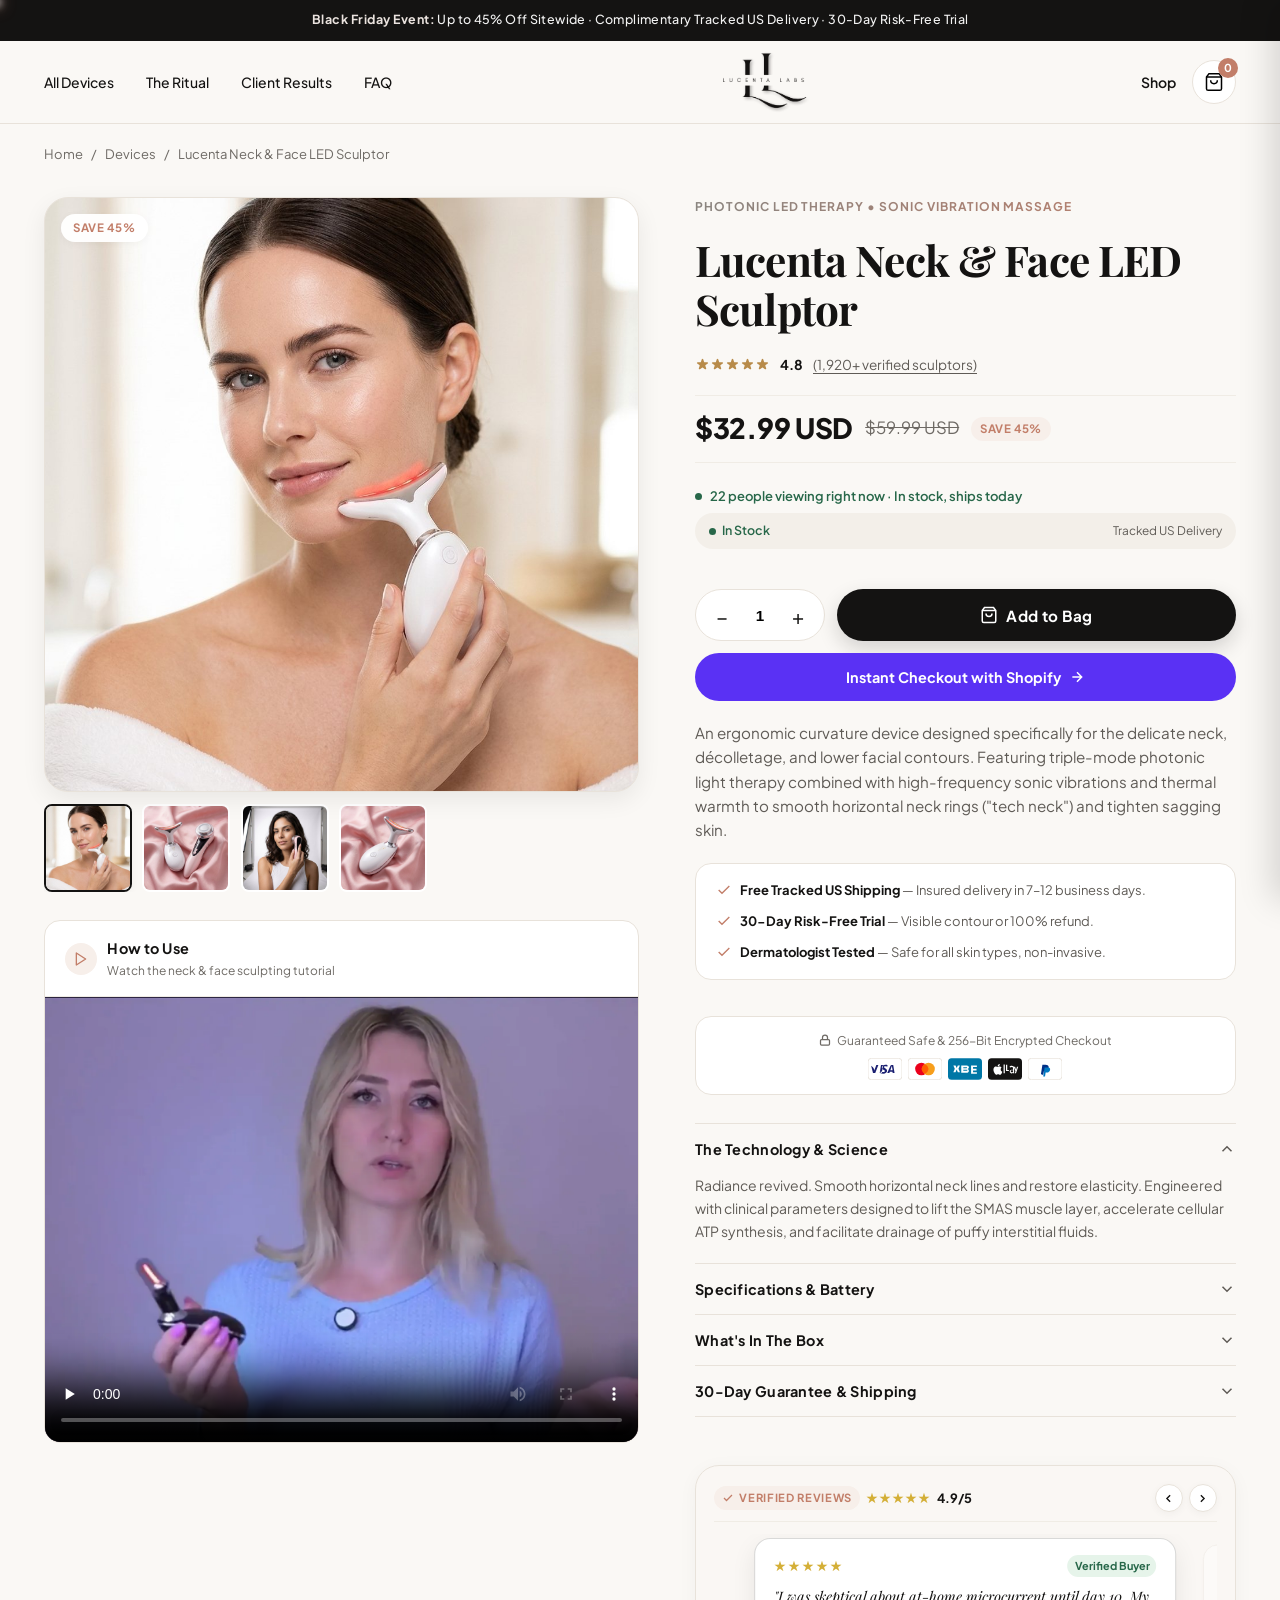
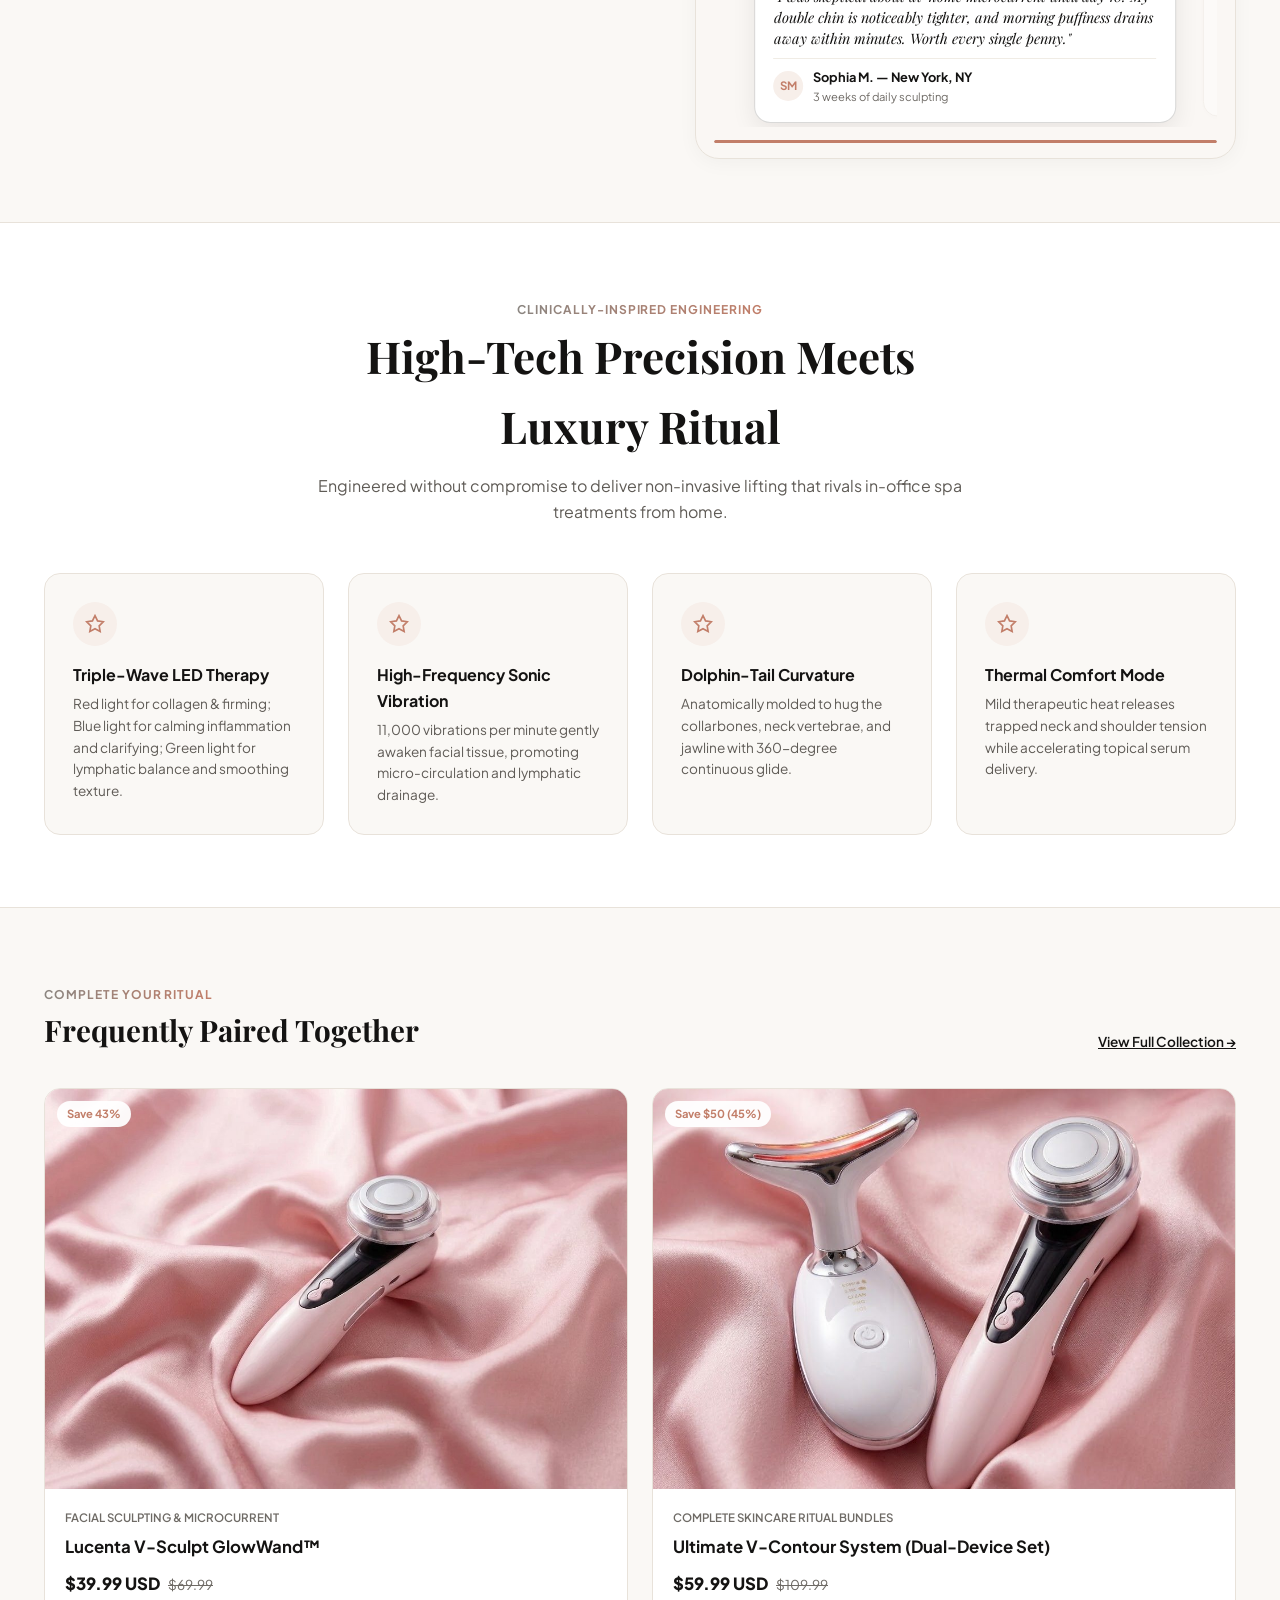
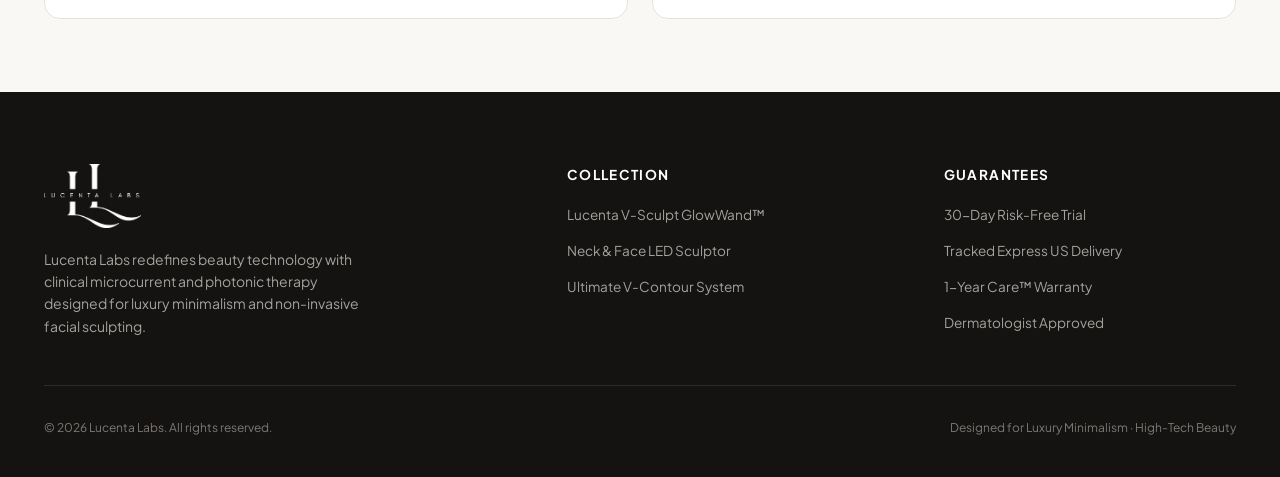
==== commit 21cf6986: "fix(mobile): remove main image max-height cap so it fills available space" ====
--- a/lucenta-neck-face-led-sculptor.html
+++ b/lucenta-neck-face-led-sculptor.html
@@ -300,10 +300,7 @@
         width: 44px;
         height: 44px;
       }
-      .pdp-main-media {
-        max-height: 200px;
-        max-width: 200px;
-      }
+
       .pdp-purchase-col {
         gap: 0.35rem;
       }
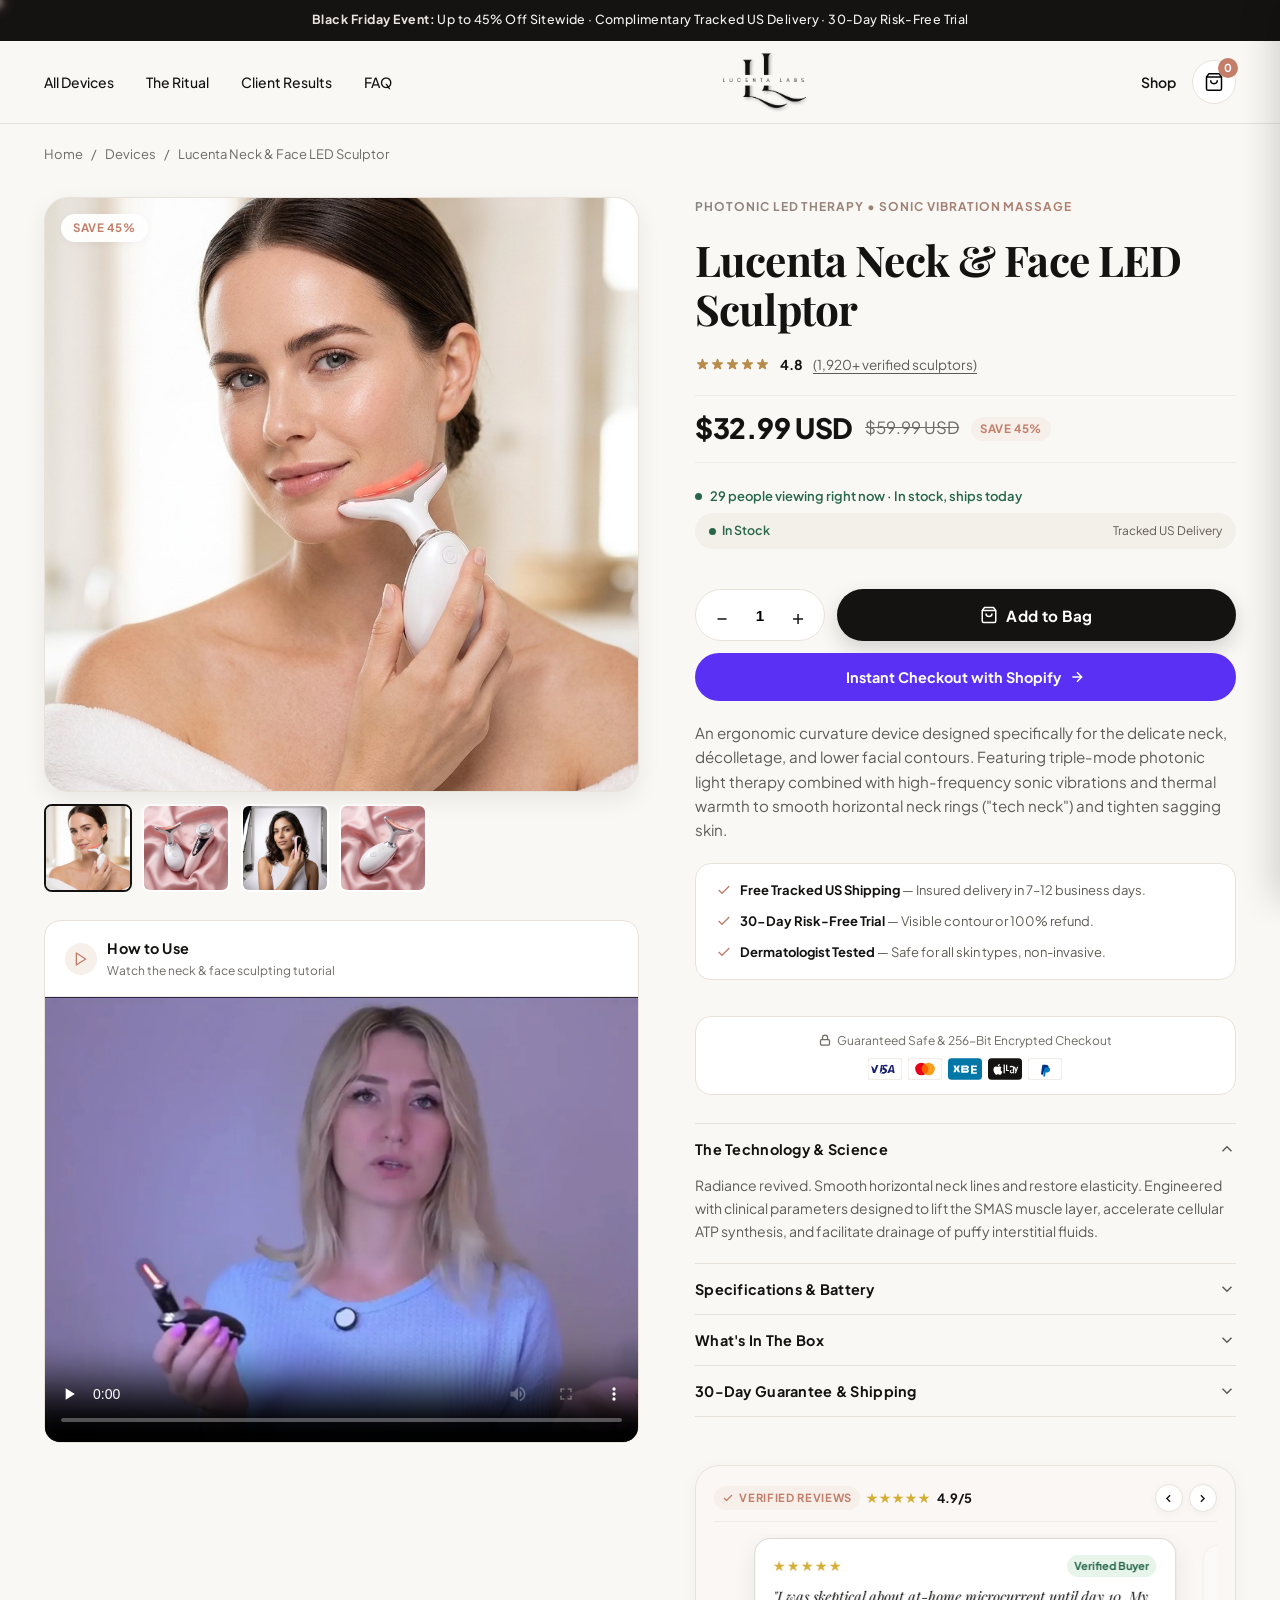
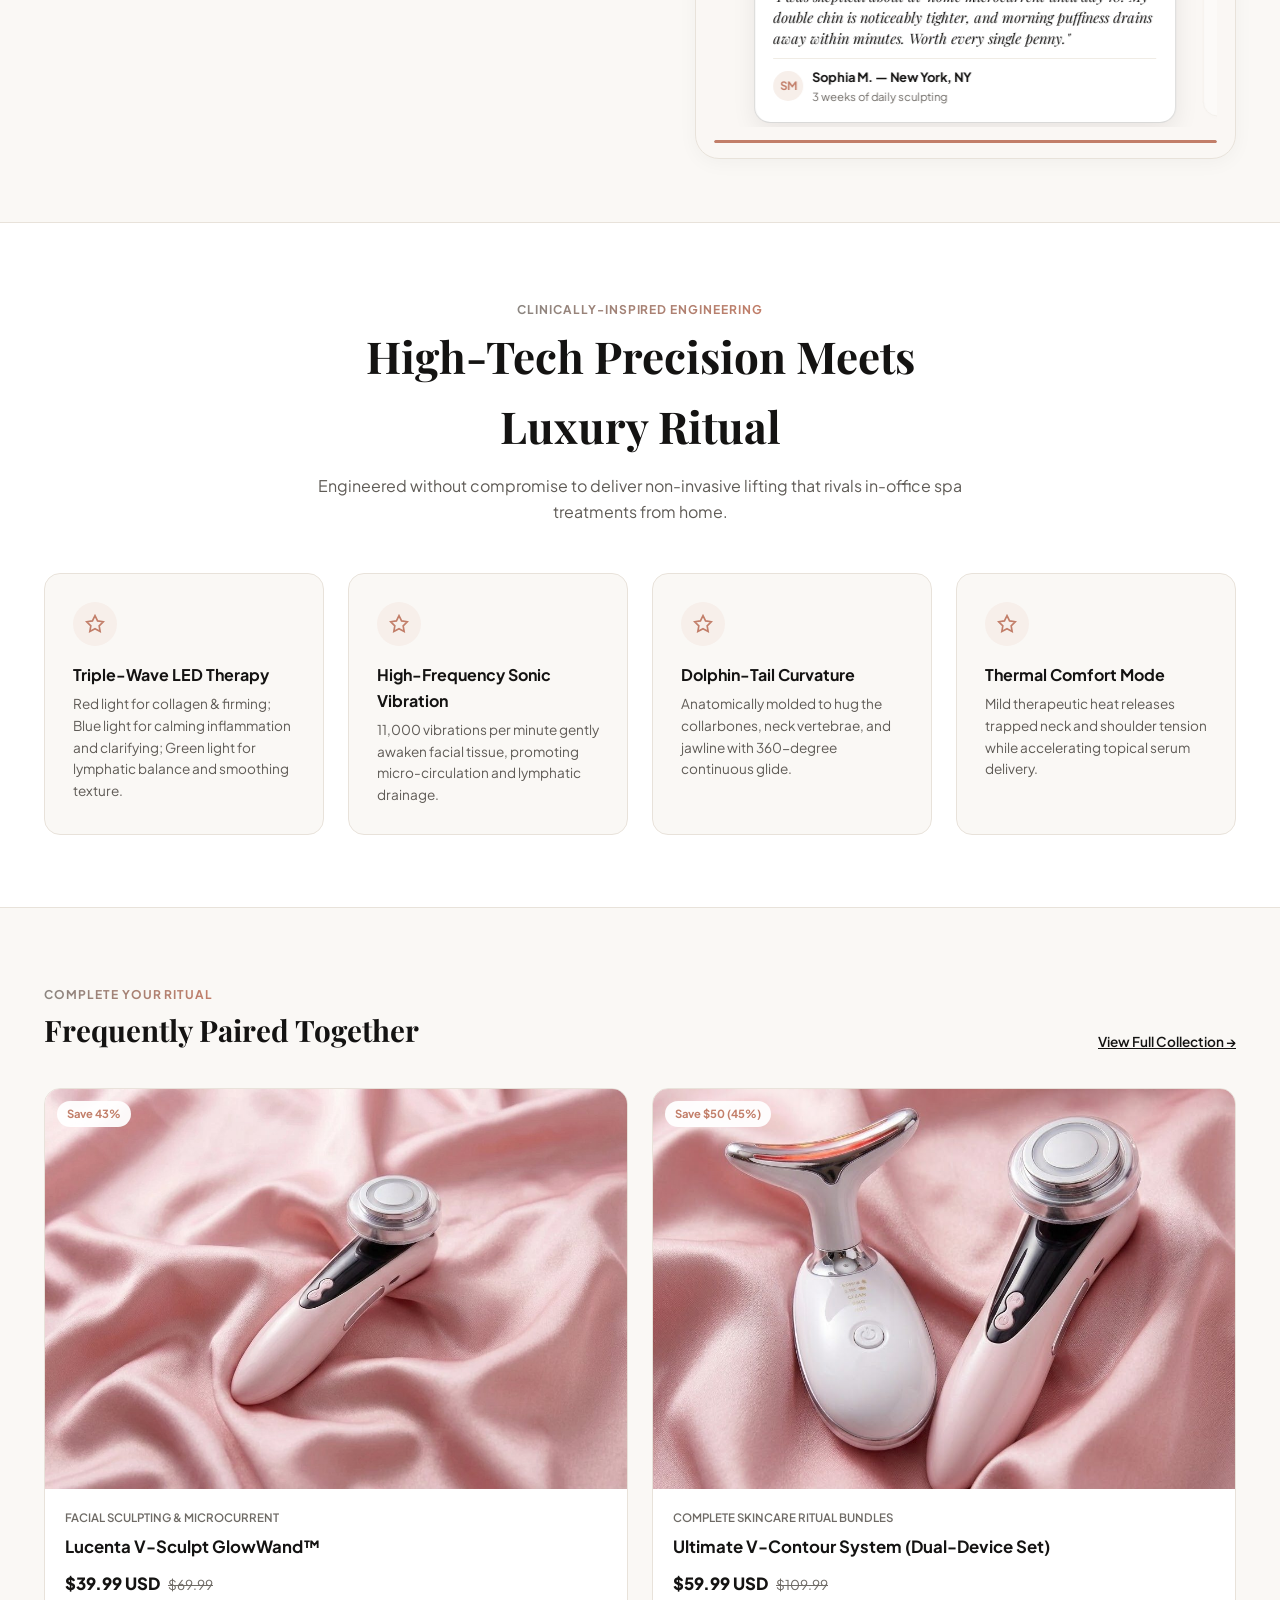
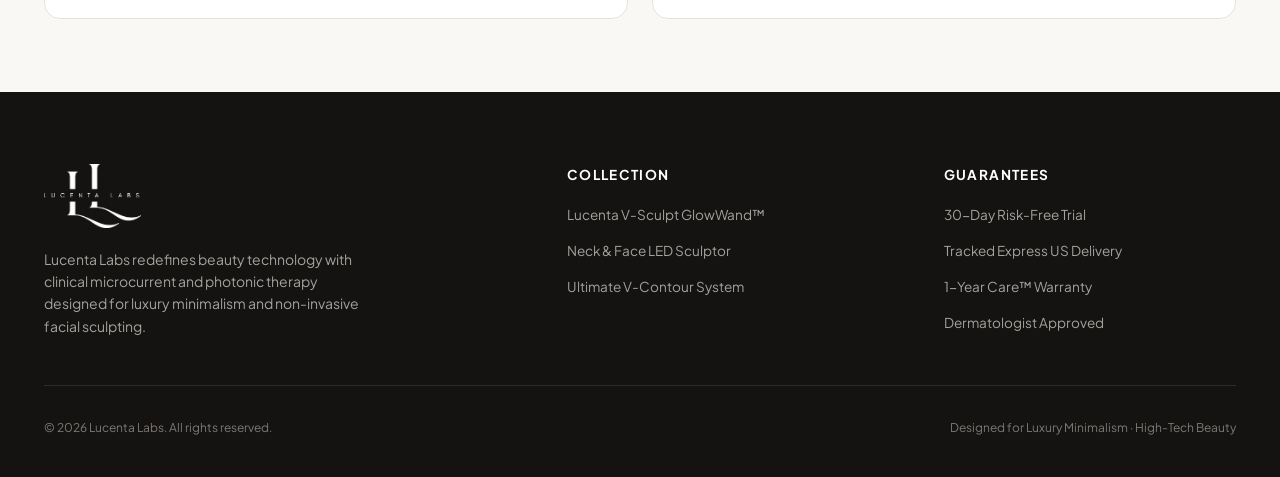
==== commit 8c175558: "fix(mobile): slightly increase product title size on mobile" ====
--- a/lucenta-neck-face-led-sculptor.html
+++ b/lucenta-neck-face-led-sculptor.html
@@ -258,7 +258,7 @@
       margin-bottom: 0.35rem;
     }
     .pdp-mobile-header .pdp-title {
-      font-size: clamp(1.2rem, 4.6vw, 1.4rem);
+      font-size: clamp(1.35rem, 5vw, 1.6rem);
       line-height: 1.12;
       margin: 0;
     }
